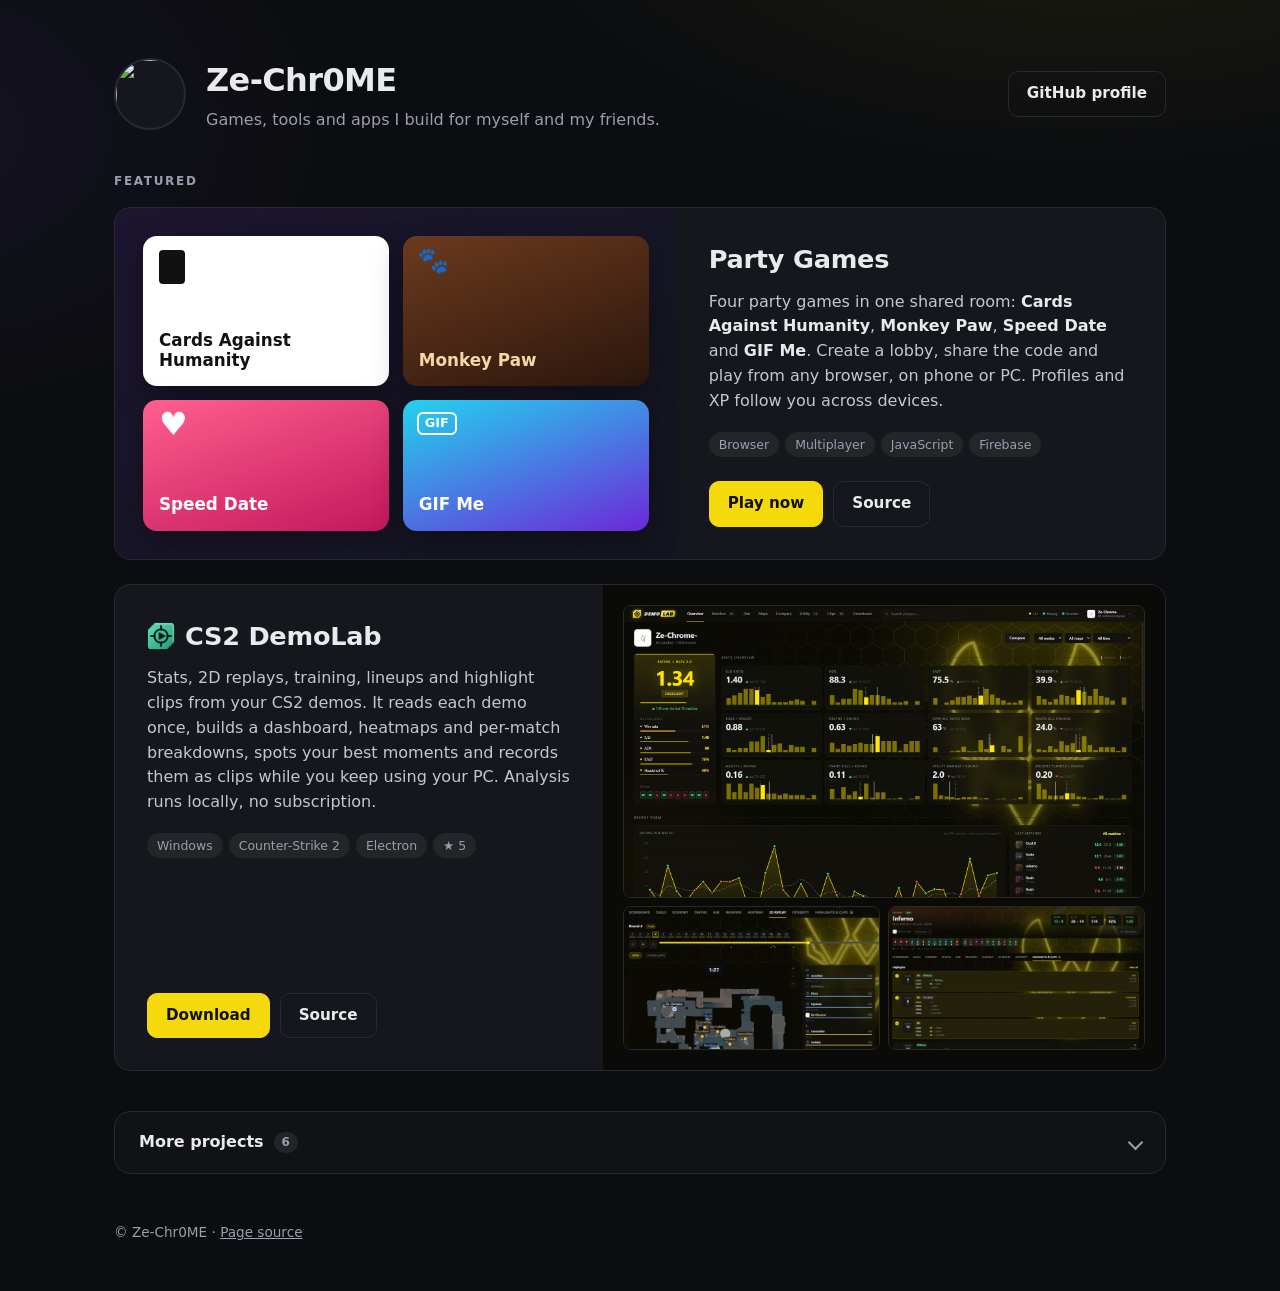
==== index.html @ 8c3bc659 "Add project showcase page Featured: Party Games, CS2 DemoLab. Other projects in a collapsible sectio" ====
<!doctype html>
<html lang="en">
<head>
<meta charset="utf-8">
<meta name="viewport" content="width=device-width, initial-scale=1">
<title>Ze-Chr0ME · Projects</title>
<meta name="description" content="Projects by Ze-Chr0ME: Party Games, CS2 DemoLab and more.">
<meta property="og:title" content="Ze-Chr0ME · Projects">
<meta property="og:description" content="Party Games, CS2 DemoLab and more.">
<meta property="og:image" content="https://ze-chr0me.github.io/showcase/assets/demolab-overview.jpg">
<link rel="icon" href="data:image/svg+xml,<svg xmlns='http://www.w3.org/2000/svg' viewBox='0 0 32 32'><rect width='32' height='32' rx='8' fill='%23111'/><text x='16' y='22' font-size='16' font-family='Arial' font-weight='bold' fill='%23f5d90a' text-anchor='middle'>Z</text></svg>">
<link rel="stylesheet" href="style.css">
</head>
<body>

<header class="hero">
  <a class="avatar" href="https://github.com/Ze-Chr0ME" aria-label="GitHub profile">
    <img src="https://github.com/Ze-Chr0ME.png?size=160" alt="" width="72" height="72">
  </a>
  <div>
    <h1>Ze-Chr0ME</h1>
    <p>Games, tools and apps I build for myself and my friends.</p>
  </div>
  <a class="btn ghost" href="https://github.com/Ze-Chr0ME">GitHub profile</a>
</header>

<main>
  <h2 class="label">Featured</h2>

  <!-- Party Games -->
  <article class="feature party">
    <div class="feature-art party-art" aria-hidden="true">
      <div class="tile t1"><span>Cards Against Humanity</span></div>
      <div class="tile t2"><span>Monkey Paw</span></div>
      <div class="tile t3"><span>Speed Date</span></div>
      <div class="tile t4"><span>GIF Me</span></div>
    </div>
    <div class="feature-body">
      <h3>Party Games</h3>
      <p>Four party games in one shared room: <b>Cards Against Humanity</b>, <b>Monkey Paw</b>,
         <b>Speed Date</b> and <b>GIF Me</b>. Create a lobby, share the code and play from any
         browser, on phone or PC. Profiles and XP follow you across devices.</p>
      <ul class="tags"><li>Browser</li><li>Multiplayer</li><li>JavaScript</li><li>Firebase</li></ul>
      <div class="actions">
        <a class="btn primary" href="https://ze-chr0me.github.io/party-games/">Play now</a>
        <a class="btn ghost" href="https://github.com/Ze-Chr0ME/party-games">Source</a>
      </div>
    </div>
  </article>

  <!-- Demo Lab -->
  <article class="feature demolab">
    <div class="feature-art shots">
      <img class="main" src="assets/demolab-overview.jpg" alt="DemoLab stats dashboard" loading="lazy">
      <img src="assets/demolab-replay.jpg" alt="DemoLab 2D replay" loading="lazy">
      <img src="assets/demolab-clips.jpg" alt="DemoLab highlight clips" loading="lazy">
    </div>
    <div class="feature-body">
      <h3><img class="icon" src="assets/demolab-icon.png" alt="" width="28" height="28"> CS2 DemoLab</h3>
      <p>Stats, 2D replays, training, lineups and highlight clips from your CS2 demos. It reads each
         demo once, builds a dashboard, heatmaps and per-match breakdowns, spots your best moments and
         records them as clips while you keep using your PC. Analysis runs locally, no subscription.</p>
      <ul class="tags"><li>Windows</li><li>Counter-Strike 2</li><li>Electron</li><li>★ 5</li></ul>
      <div class="actions">
        <a class="btn primary" href="https://github.com/Ze-Chr0ME/demo_lab/releases/latest">Download</a>
        <a class="btn ghost" href="https://github.com/Ze-Chr0ME/demo_lab">Source</a>
      </div>
    </div>
  </article>

  <details class="more">
    <summary><span>More projects</span><span class="count">6</span></summary>
    <div class="grid">
      <a class="card" href="https://github.com/Ze-Chr0ME/Filink">
        <h4>Filink</h4>
        <p>Fast file, folder and text transfer between an Android phone and a Windows PC on the same Wi-Fi.</p>
        <span class="lang"><i style="--c:#dea584"></i>Rust · Kotlin</span>
      </a>
      <a class="card" href="https://github.com/Ze-Chr0ME/EZDownload">
        <h4>EZDownload</h4>
        <p>Save a link, keep the video. Local video downloader for Windows and Android, with a browser extension.</p>
        <span class="lang"><i style="--c:#b07219"></i>Java</span>
      </a>
      <a class="card" href="https://github.com/Ze-Chr0ME/DroidCam">
        <h4>CameraBridge</h4>
        <p>Use your Android phone as a Windows webcam over Wi-Fi. Pair with a QR code, pick it in Discord or Zoom.</p>
        <span class="lang"><i style="--c:#dea584"></i>Rust · Android</span>
      </a>
      <a class="card" href="https://github.com/Ze-Chr0ME/cool-n-rbg">
        <h4>Cool'n RGB</h4>
        <p>Lightweight SignalRGB / iCUE replacement: RGB lighting and fan/pump control in ~6 MB of RAM.</p>
        <span class="lang"><i style="--c:#dea584"></i>Rust</span>
      </a>
      <a class="card" href="https://github.com/Ze-Chr0ME/everything_backport">
        <h4>Everything Backport</h4>
        <p>Every Minecraft update after 1.21.7, playable on 1.21.7. Fabric mod for client and server.</p>
        <span class="lang"><i style="--c:#b07219"></i>Java · Fabric</span>
      </a>
      <a class="card" href="https://ze-chr0me.github.io/phasmophobia-cheat-sheet/">
        <h4>Phasmophobia Cheat Sheet</h4>
        <p>Question-based ghost identification with weighted scoring, built for low and no-evidence runs.</p>
        <span class="lang"><i style="--c:#f1e05a"></i>JavaScript · Web</span>
      </a>
    </div>
    <a class="all" href="https://github.com/Ze-Chr0ME?tab=repositories">All repositories on GitHub →</a>
  </details>
</main>

<footer>© Ze-Chr0ME · <a href="https://github.com/Ze-Chr0ME/showcase">Page source</a></footer>

</body>
</html>
---- style.css ----
:root {
  --bg: #0c0d10;
  --panel: #15171c;
  --line: #262931;
  --text: #e9eaee;
  --muted: #9a9ead;
  --accent: #f5d90a;
  --radius: 16px;
  color-scheme: dark;
}

* { box-sizing: border-box; }

body {
  margin: 0;
  background:
    radial-gradient(1000px 500px at 85% -10%, rgba(245, 217, 10, .08), transparent 60%),
    radial-gradient(800px 500px at -10% 10%, rgba(120, 90, 255, .08), transparent 60%),
    var(--bg);
  color: var(--text);
  font: 16px/1.55 system-ui, -apple-system, "Segoe UI", Roboto, sans-serif;
  min-height: 100vh;
}

a { color: inherit; }

.hero, main, footer {
  max-width: 1100px;
  margin: 0 auto;
  padding: 0 24px;
}

/* Header */
.hero {
  display: flex;
  align-items: center;
  gap: 20px;
  padding-top: 56px;
  padding-bottom: 40px;
}
.hero > div { flex: 1; }
.hero h1 { margin: 0; font-size: 2rem; letter-spacing: -.02em; }
.hero p { margin: 2px 0 0; color: var(--muted); }
.avatar img {
  display: block;
  border-radius: 50%;
  border: 2px solid var(--line);
  background: var(--panel);
}

.label {
  margin: 0 0 16px;
  font-size: .75rem;
  font-weight: 600;
  letter-spacing: .14em;
  text-transform: uppercase;
  color: var(--muted);
}

/* Buttons */
.btn {
  display: inline-block;
  padding: 10px 18px;
  border-radius: 10px;
  font-weight: 600;
  font-size: .95rem;
  text-decoration: none;
  border: 1px solid var(--line);
  transition: transform .15s, background .15s, border-color .15s;
  white-space: nowrap;
}
.btn:hover { transform: translateY(-1px); }
.btn.primary { background: var(--accent); border-color: var(--accent); color: #111; }
.btn.primary:hover { background: #ffe534; }
.btn.ghost:hover { border-color: var(--muted); background: rgba(255, 255, 255, .04); }

/* Featured cards */
.feature {
  display: grid;
  grid-template-columns: 1.15fr 1fr;
  background: var(--panel);
  border: 1px solid var(--line);
  border-radius: var(--radius);
  overflow: hidden;
  margin-bottom: 24px;
}
.feature:nth-of-type(even) { grid-template-columns: 1fr 1.15fr; }
.feature:nth-of-type(even) .feature-art { order: 2; }

.feature-body { padding: 32px; display: flex; flex-direction: column; }
.feature-body h3 {
  display: flex;
  align-items: center;
  gap: 10px;
  margin: 0 0 10px;
  font-size: 1.6rem;
  letter-spacing: -.01em;
}
.feature-body h3 .icon { border-radius: 6px; }
.feature-body p { margin: 0 0 18px; color: #c4c7d0; }
.feature-body b { color: var(--text); font-weight: 600; }

.tags { display: flex; flex-wrap: wrap; gap: 6px; list-style: none; margin: 0 0 24px; padding: 0; }
.tags li {
  font-size: .78rem;
  padding: 3px 10px;
  border-radius: 99px;
  background: rgba(255, 255, 255, .06);
  color: var(--muted);
}
.actions { display: flex; gap: 10px; flex-wrap: wrap; margin-top: auto; }

/* Party Games art */
.party-art {
  display: grid;
  grid-template-columns: 1fr 1fr;
  gap: 14px;
  padding: 28px;
  background: linear-gradient(135deg, #1d1530, #13161f);
  min-height: 320px;
}
.tile {
  position: relative;
  display: flex;
  align-items: flex-end;
  padding: 16px;
  border-radius: 14px;
  font-weight: 800;
  font-size: 1.05rem;
  line-height: 1.15;
  box-shadow: 0 10px 30px rgba(0, 0, 0, .35);
  transition: transform .25s;
}
.party:hover .t1 { transform: rotate(-3deg) translateY(-4px); }
.party:hover .t2 { transform: rotate(2deg) translateY(-4px); }
.party:hover .t3 { transform: rotate(-2deg) translateY(-4px); }
.party:hover .t4 { transform: rotate(3deg) translateY(-4px); }
.t1 { background: #fff; color: #111; }
.t1::before { content: ""; position: absolute; top: 14px; left: 16px; width: 26px; height: 34px; border-radius: 4px; background: #111; }
.t2 { background: linear-gradient(160deg, #6b3a1e, #2b160c); color: #f3d9a8; }
.t2::before { content: "🐾"; position: absolute; top: 10px; left: 14px; font-size: 1.6rem; }
.t3 { background: linear-gradient(160deg, #ff5f8f, #c2185b); color: #fff; }
.t3::before { content: "♥"; position: absolute; top: 6px; left: 16px; font-size: 2rem; }
.t4 { background: linear-gradient(160deg, #22d3ee, #6d28d9); color: #fff; }
.t4::before { content: "GIF"; position: absolute; top: 12px; left: 14px; font-size: .8rem; padding: 2px 6px; border: 2px solid #fff; border-radius: 6px; }

/* Demo Lab screenshots */
.shots {
  display: grid;
  grid-template-columns: 1fr 1fr;
  grid-template-rows: auto auto;
  gap: 8px;
  padding: 20px;
  background: #0a0a08;
  align-content: center;
}
.shots img {
  width: 100%;
  display: block;
  border-radius: 8px;
  border: 1px solid #2a2a1c;
  aspect-ratio: 16 / 9;
  object-fit: cover;
  object-position: top left;
}
.shots .main { grid-column: 1 / -1; }

/* More projects */
.more {
  margin: 40px 0 24px;
  border: 1px solid var(--line);
  border-radius: var(--radius);
  background: rgba(21, 23, 28, .6);
}
.more summary {
  display: flex;
  align-items: center;
  gap: 10px;
  padding: 18px 24px;
  cursor: pointer;
  font-weight: 600;
  list-style: none;
  user-select: none;
}
.more summary::-webkit-details-marker { display: none; }
.more summary::after {
  content: "";
  margin-left: auto;
  width: 9px;
  height: 9px;
  border-right: 2px solid var(--muted);
  border-bottom: 2px solid var(--muted);
  transform: rotate(45deg);
  transition: transform .2s;
}
.more[open] summary::after { transform: rotate(225deg); }
.more summary:hover { color: var(--accent); }
.count {
  font-size: .75rem;
  padding: 1px 8px;
  border-radius: 99px;
  background: rgba(255, 255, 255, .08);
  color: var(--muted);
}

.grid {
  display: grid;
  grid-template-columns: repeat(auto-fill, minmax(280px, 1fr));
  gap: 14px;
  padding: 4px 24px 8px;
}
.card {
  display: flex;
  flex-direction: column;
  padding: 18px;
  border: 1px solid var(--line);
  border-radius: 12px;
  background: var(--panel);
  text-decoration: none;
  transition: border-color .15s, transform .15s;
}
.card:hover { border-color: var(--accent); transform: translateY(-2px); }
.card h4 { margin: 0 0 6px; font-size: 1.05rem; }
.card p { margin: 0 0 14px; font-size: .9rem; color: var(--muted); flex: 1; }
.lang { display: flex; align-items: center; gap: 6px; font-size: .8rem; color: var(--muted); }
.lang i { width: 10px; height: 10px; border-radius: 50%; background: var(--c); }

.all {
  display: inline-block;
  margin: 12px 24px 22px;
  font-size: .9rem;
  color: var(--muted);
  text-decoration: none;
}
.all:hover { color: var(--accent); }

footer {
  padding-top: 24px;
  padding-bottom: 48px;
  font-size: .85rem;
  color: var(--muted);
}

/* Mobile */
@media (max-width: 820px) {
  .feature, .feature:nth-of-type(even) { grid-template-columns: 1fr; }
  .feature:nth-of-type(even) .feature-art { order: 0; }
  .feature-body { padding: 24px; }
  .party-art { min-height: 240px; padding: 20px; }
  .hero { flex-wrap: wrap; padding-top: 36px; }
  .hero .btn { order: 3; }
  .grid { padding: 4px 16px 8px; }
}

@media (prefers-reduced-motion: reduce) {
  * { transition: none !important; }
}
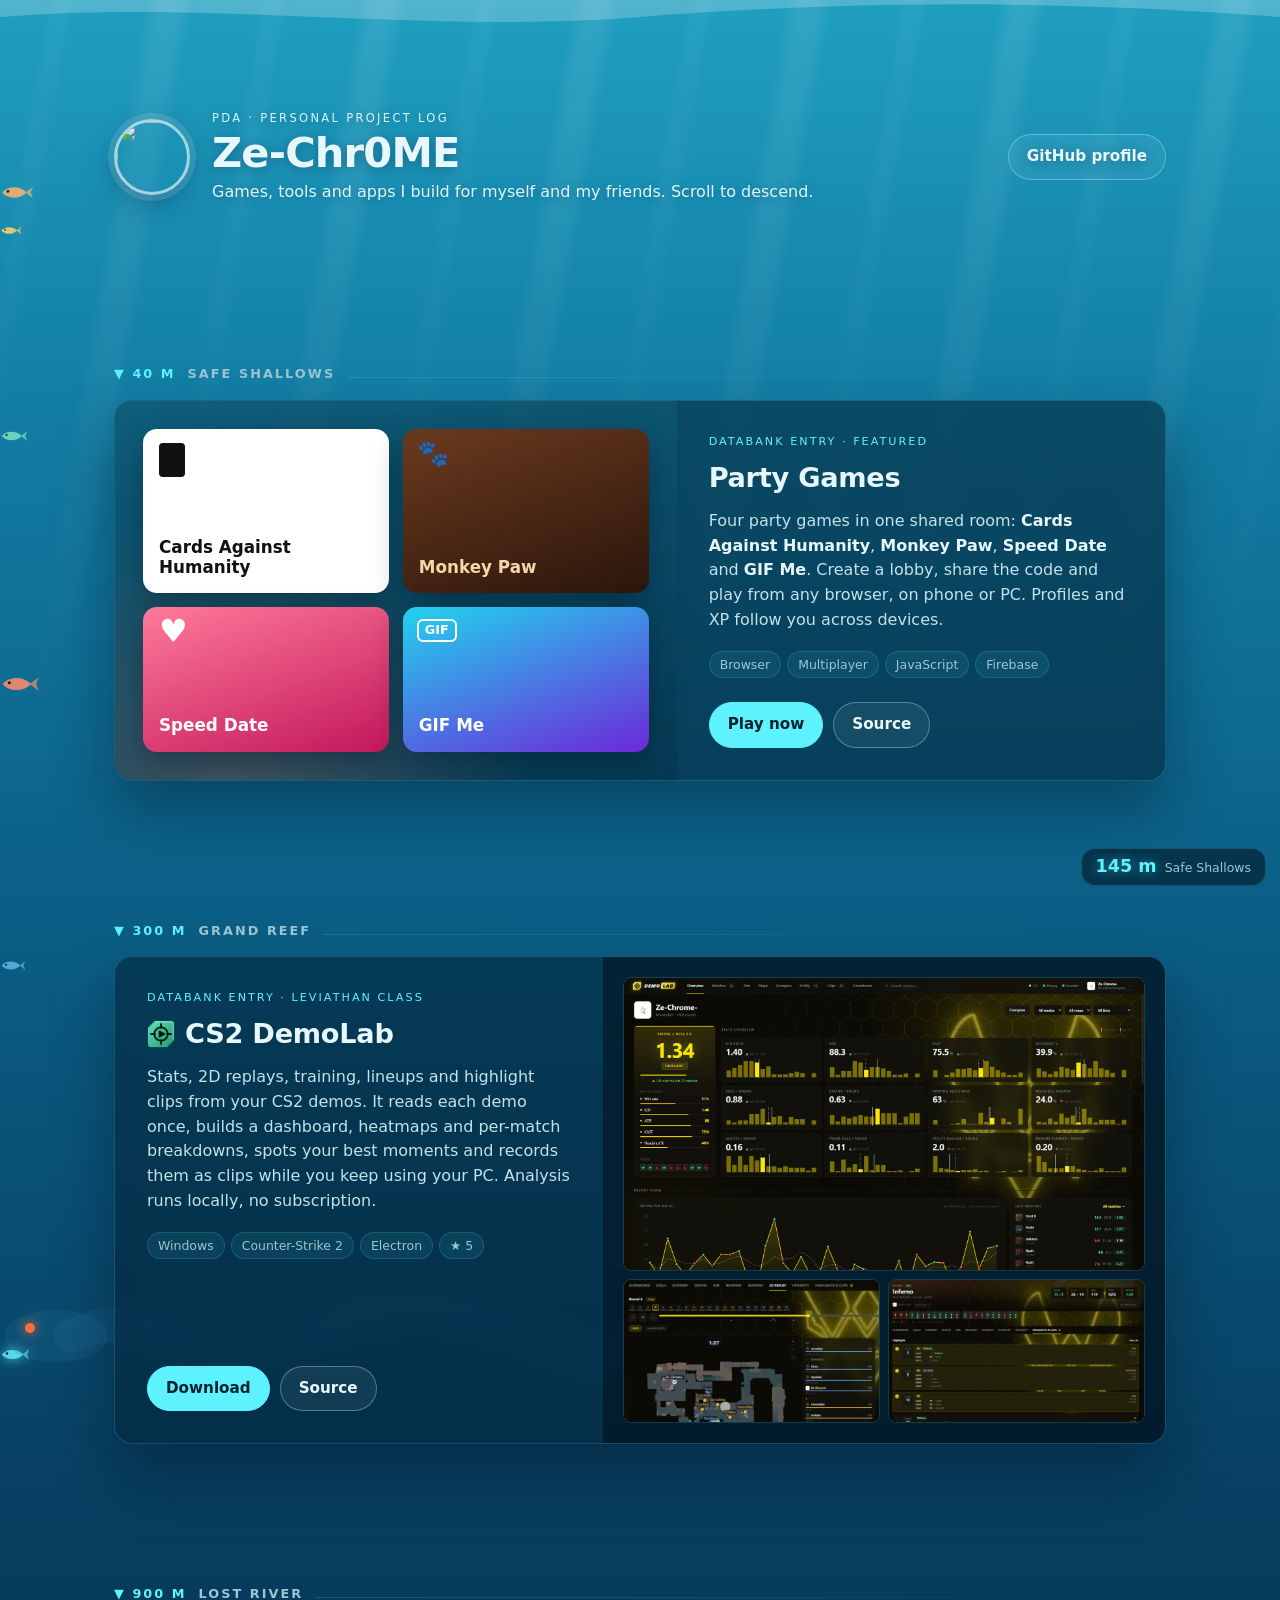
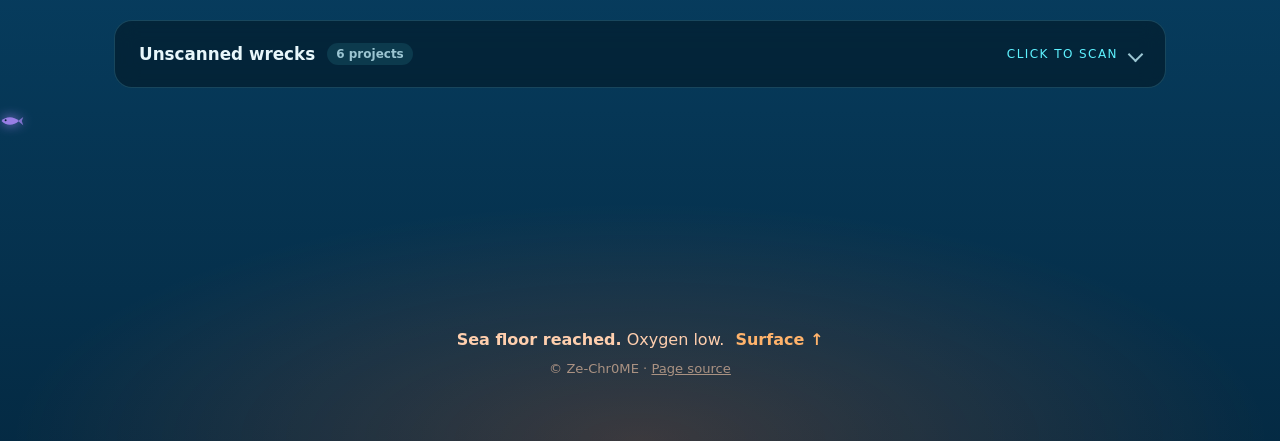
==== commit 4867c459: "Ocean theme: dive through projects by depth Water gradient from surface to sea floor, live depth gau" ====
--- a/index.html
+++ b/index.html
@@ -4,109 +4,201 @@
 <meta charset="utf-8">
 <meta name="viewport" content="width=device-width, initial-scale=1">
 <title>Ze-Chr0ME · Projects</title>
-<meta name="description" content="Projects by Ze-Chr0ME: Party Games, CS2 DemoLab and more.">
+<meta name="description" content="Dive through projects by Ze-Chr0ME: Party Games, CS2 DemoLab and more.">
 <meta property="og:title" content="Ze-Chr0ME · Projects">
-<meta property="og:description" content="Party Games, CS2 DemoLab and more.">
+<meta property="og:description" content="Party Games, CS2 DemoLab and more. Scroll to descend.">
 <meta property="og:image" content="https://ze-chr0me.github.io/showcase/assets/demolab-overview.jpg">
-<link rel="icon" href="data:image/svg+xml,<svg xmlns='http://www.w3.org/2000/svg' viewBox='0 0 32 32'><rect width='32' height='32' rx='8' fill='%23111'/><text x='16' y='22' font-size='16' font-family='Arial' font-weight='bold' fill='%23f5d90a' text-anchor='middle'>Z</text></svg>">
+<meta name="theme-color" content="#1f9fc0">
+<link rel="icon" href="data:image/svg+xml,<svg xmlns='http://www.w3.org/2000/svg' viewBox='0 0 64 32'><path d='M4 16C14 4 36 2 50 16 36 30 14 28 4 16Z' fill='%23ffb36b'/><path d='M48 16 62 5 58 16 62 27Z' fill='%23ff8a4c'/><circle cx='15' cy='14' r='3' fill='%23062a3d'/></svg>">
 <link rel="stylesheet" href="style.css">
 </head>
 <body>
 
-<header class="hero">
+<!-- Decoration: surface, light rays, fish, bubbles. All original shapes. -->
+<svg width="0" height="0" style="position:absolute" aria-hidden="true">
+  <symbol id="fish" viewBox="0 0 64 32">
+    <path d="M4 16C14 4 36 2 50 16 36 30 14 28 4 16Z"/>
+    <path d="M48 16 62 5 58 16 62 27Z" opacity=".8"/>
+    <circle cx="15" cy="14" r="2.6" fill="#03202f"/>
+  </symbol>
+</svg>
+
+<div class="surface" aria-hidden="true">
+  <svg class="wave" viewBox="0 0 1200 40" preserveAspectRatio="none"><path d="M0 20C100 0 200 40 300 20S500 0 600 20 800 40 900 20 1100 0 1200 20V0H0Z"/></svg>
+  <div class="rays"></div>
+</div>
+
+<div class="school" aria-hidden="true">
+  <svg class="fish" style="--y:9%;--t:26s;--d:-4s;--s:34px;color:#ffb36b"><use href="#fish"/></svg>
+  <svg class="fish" style="--y:11%;--t:29s;--d:-9s;--s:22px;color:#ffd36b"><use href="#fish"/></svg>
+  <svg class="fish l" style="--y:21%;--t:34s;--d:-12s;--s:28px;color:#7ee0c3"><use href="#fish"/></svg>
+  <svg class="fish" style="--y:33%;--t:40s;--d:-20s;--s:40px;color:#ff8f6b"><use href="#fish"/></svg>
+  <svg class="fish l" style="--y:47%;--t:38s;--d:-6s;--s:26px;color:#59b8e6"><use href="#fish"/></svg>
+  <svg class="fish glow" style="--y:66%;--t:46s;--d:-18s;--s:30px;color:#5ef2ff"><use href="#fish"/></svg>
+  <svg class="fish glow l" style="--y:84%;--t:52s;--d:-30s;--s:24px;color:#b28bff"><use href="#fish"/></svg>
+  <svg class="leviathan" viewBox="0 0 640 140" style="--y:62%">
+    <path class="body" d="M70 70C150 30 210 110 300 70S450 30 530 70 600 100 636 74"/>
+    <path class="fin" d="M150 52 180 18 196 58M330 60 360 26 376 66"/>
+    <ellipse class="head" cx="56" cy="70" rx="52" ry="26"/>
+    <circle class="eye" cx="30" cy="62" r="5"/>
+  </svg>
+</div>
+
+<div class="bubbles" aria-hidden="true"></div>
+
+<aside class="depth" aria-hidden="true">
+  <small>Depth</small>
+  <b>0 m</b>
+  <span>Surface</span>
+</aside>
+
+<header class="hero" data-depth="0" data-zone="Surface">
   <a class="avatar" href="https://github.com/Ze-Chr0ME" aria-label="GitHub profile">
-    <img src="https://github.com/Ze-Chr0ME.png?size=160" alt="" width="72" height="72">
+    <img src="https://github.com/Ze-Chr0ME.png?size=160" alt="" width="76" height="76">
   </a>
   <div>
+    <p class="kicker">PDA · Personal project log</p>
     <h1>Ze-Chr0ME</h1>
-    <p>Games, tools and apps I build for myself and my friends.</p>
+    <p>Games, tools and apps I build for myself and my friends. Scroll to descend.</p>
   </div>
   <a class="btn ghost" href="https://github.com/Ze-Chr0ME">GitHub profile</a>
 </header>
 
 <main>
-  <h2 class="label">Featured</h2>
-
   <!-- Party Games -->
-  <article class="feature party">
-    <div class="feature-art party-art" aria-hidden="true">
-      <div class="tile t1"><span>Cards Against Humanity</span></div>
-      <div class="tile t2"><span>Monkey Paw</span></div>
-      <div class="tile t3"><span>Speed Date</span></div>
-      <div class="tile t4"><span>GIF Me</span></div>
-    </div>
-    <div class="feature-body">
-      <h3>Party Games</h3>
-      <p>Four party games in one shared room: <b>Cards Against Humanity</b>, <b>Monkey Paw</b>,
-         <b>Speed Date</b> and <b>GIF Me</b>. Create a lobby, share the code and play from any
-         browser, on phone or PC. Profiles and XP follow you across devices.</p>
-      <ul class="tags"><li>Browser</li><li>Multiplayer</li><li>JavaScript</li><li>Firebase</li></ul>
-      <div class="actions">
-        <a class="btn primary" href="https://ze-chr0me.github.io/party-games/">Play now</a>
-        <a class="btn ghost" href="https://github.com/Ze-Chr0ME/party-games">Source</a>
-      </div>
-    </div>
-  </article>
+  <section data-depth="40" data-zone="Safe Shallows">
+    <h2 class="zone"><span>▼ 40 m</span> Safe Shallows</h2>
+    <article class="feature party">
+      <div class="feature-art party-art" aria-hidden="true">
+        <div class="tile t1"><span>Cards Against Humanity</span></div>
+        <div class="tile t2"><span>Monkey Paw</span></div>
+        <div class="tile t3"><span>Speed Date</span></div>
+        <div class="tile t4"><span>GIF Me</span></div>
+      </div>
+      <div class="feature-body">
+        <p class="entry">Databank entry · Featured</p>
+        <h3>Party Games</h3>
+        <p>Four party games in one shared room: <b>Cards Against Humanity</b>, <b>Monkey Paw</b>,
+           <b>Speed Date</b> and <b>GIF Me</b>. Create a lobby, share the code and play from any
+           browser, on phone or PC. Profiles and XP follow you across devices.</p>
+        <ul class="tags"><li>Browser</li><li>Multiplayer</li><li>JavaScript</li><li>Firebase</li></ul>
+        <div class="actions">
+          <a class="btn primary" href="https://ze-chr0me.github.io/party-games/">Play now</a>
+          <a class="btn ghost" href="https://github.com/Ze-Chr0ME/party-games">Source</a>
+        </div>
+      </div>
+    </article>
+  </section>
 
   <!-- Demo Lab -->
-  <article class="feature demolab">
-    <div class="feature-art shots">
-      <img class="main" src="assets/demolab-overview.jpg" alt="DemoLab stats dashboard" loading="lazy">
-      <img src="assets/demolab-replay.jpg" alt="DemoLab 2D replay" loading="lazy">
-      <img src="assets/demolab-clips.jpg" alt="DemoLab highlight clips" loading="lazy">
-    </div>
-    <div class="feature-body">
-      <h3><img class="icon" src="assets/demolab-icon.png" alt="" width="28" height="28"> CS2 DemoLab</h3>
-      <p>Stats, 2D replays, training, lineups and highlight clips from your CS2 demos. It reads each
-         demo once, builds a dashboard, heatmaps and per-match breakdowns, spots your best moments and
-         records them as clips while you keep using your PC. Analysis runs locally, no subscription.</p>
-      <ul class="tags"><li>Windows</li><li>Counter-Strike 2</li><li>Electron</li><li>★ 5</li></ul>
-      <div class="actions">
-        <a class="btn primary" href="https://github.com/Ze-Chr0ME/demo_lab/releases/latest">Download</a>
-        <a class="btn ghost" href="https://github.com/Ze-Chr0ME/demo_lab">Source</a>
-      </div>
-    </div>
-  </article>
-
-  <details class="more">
-    <summary><span>More projects</span><span class="count">6</span></summary>
-    <div class="grid">
-      <a class="card" href="https://github.com/Ze-Chr0ME/Filink">
-        <h4>Filink</h4>
-        <p>Fast file, folder and text transfer between an Android phone and a Windows PC on the same Wi-Fi.</p>
-        <span class="lang"><i style="--c:#dea584"></i>Rust · Kotlin</span>
-      </a>
-      <a class="card" href="https://github.com/Ze-Chr0ME/EZDownload">
-        <h4>EZDownload</h4>
-        <p>Save a link, keep the video. Local video downloader for Windows and Android, with a browser extension.</p>
-        <span class="lang"><i style="--c:#b07219"></i>Java</span>
-      </a>
-      <a class="card" href="https://github.com/Ze-Chr0ME/DroidCam">
-        <h4>CameraBridge</h4>
-        <p>Use your Android phone as a Windows webcam over Wi-Fi. Pair with a QR code, pick it in Discord or Zoom.</p>
-        <span class="lang"><i style="--c:#dea584"></i>Rust · Android</span>
-      </a>
-      <a class="card" href="https://github.com/Ze-Chr0ME/cool-n-rbg">
-        <h4>Cool'n RGB</h4>
-        <p>Lightweight SignalRGB / iCUE replacement: RGB lighting and fan/pump control in ~6 MB of RAM.</p>
-        <span class="lang"><i style="--c:#dea584"></i>Rust</span>
-      </a>
-      <a class="card" href="https://github.com/Ze-Chr0ME/everything_backport">
-        <h4>Everything Backport</h4>
-        <p>Every Minecraft update after 1.21.7, playable on 1.21.7. Fabric mod for client and server.</p>
-        <span class="lang"><i style="--c:#b07219"></i>Java · Fabric</span>
-      </a>
-      <a class="card" href="https://ze-chr0me.github.io/phasmophobia-cheat-sheet/">
-        <h4>Phasmophobia Cheat Sheet</h4>
-        <p>Question-based ghost identification with weighted scoring, built for low and no-evidence runs.</p>
-        <span class="lang"><i style="--c:#f1e05a"></i>JavaScript · Web</span>
-      </a>
-    </div>
-    <a class="all" href="https://github.com/Ze-Chr0ME?tab=repositories">All repositories on GitHub →</a>
-  </details>
+  <section data-depth="300" data-zone="Grand Reef">
+    <h2 class="zone"><span>▼ 300 m</span> Grand Reef</h2>
+    <article class="feature demolab">
+      <div class="feature-art shots">
+        <img class="main" src="assets/demolab-overview.jpg" alt="DemoLab stats dashboard" loading="lazy">
+        <img src="assets/demolab-replay.jpg" alt="DemoLab 2D replay" loading="lazy">
+        <img src="assets/demolab-clips.jpg" alt="DemoLab highlight clips" loading="lazy">
+      </div>
+      <div class="feature-body">
+        <p class="entry">Databank entry · Leviathan class</p>
+        <h3><img class="icon" src="assets/demolab-icon.png" alt="" width="28" height="28"> CS2 DemoLab</h3>
+        <p>Stats, 2D replays, training, lineups and highlight clips from your CS2 demos. It reads each
+           demo once, builds a dashboard, heatmaps and per-match breakdowns, spots your best moments and
+           records them as clips while you keep using your PC. Analysis runs locally, no subscription.</p>
+        <ul class="tags"><li>Windows</li><li>Counter-Strike 2</li><li>Electron</li><li>★ 5</li></ul>
+        <div class="actions">
+          <a class="btn primary" href="https://github.com/Ze-Chr0ME/demo_lab/releases/latest">Download</a>
+          <a class="btn ghost" href="https://github.com/Ze-Chr0ME/demo_lab">Source</a>
+        </div>
+      </div>
+    </article>
+  </section>
+
+  <!-- Other projects -->
+  <section data-depth="900" data-zone="Lost River">
+    <h2 class="zone"><span>▼ 900 m</span> Lost River</h2>
+    <details class="more">
+      <summary><span>Unscanned wrecks</span><span class="count">6 projects</span><span class="hint">Click to scan</span></summary>
+      <div class="grid">
+        <a class="card" href="https://github.com/Ze-Chr0ME/Filink">
+          <h4>Filink</h4>
+          <p>Fast file, folder and text transfer between an Android phone and a Windows PC on the same Wi-Fi.</p>
+          <span class="lang"><i style="--c:#dea584"></i>Rust · Kotlin</span>
+        </a>
+        <a class="card" href="https://github.com/Ze-Chr0ME/EZDownload">
+          <h4>EZDownload</h4>
+          <p>Save a link, keep the video. Local video downloader for Windows and Android, with a browser extension.</p>
+          <span class="lang"><i style="--c:#b07219"></i>Java</span>
+        </a>
+        <a class="card" href="https://github.com/Ze-Chr0ME/DroidCam">
+          <h4>CameraBridge</h4>
+          <p>Use your Android phone as a Windows webcam over Wi-Fi. Pair with a QR code, pick it in Discord or Zoom.</p>
+          <span class="lang"><i style="--c:#dea584"></i>Rust · Android</span>
+        </a>
+        <a class="card" href="https://github.com/Ze-Chr0ME/cool-n-rbg">
+          <h4>Cool'n RGB</h4>
+          <p>Lightweight SignalRGB / iCUE replacement: RGB lighting and fan/pump control in ~6 MB of RAM.</p>
+          <span class="lang"><i style="--c:#dea584"></i>Rust</span>
+        </a>
+        <a class="card" href="https://github.com/Ze-Chr0ME/everything_backport">
+          <h4>Everything Backport</h4>
+          <p>Every Minecraft update after 1.21.7, playable on 1.21.7. Fabric mod for client and server.</p>
+          <span class="lang"><i style="--c:#b07219"></i>Java · Fabric</span>
+        </a>
+        <a class="card" href="https://ze-chr0me.github.io/phasmophobia-cheat-sheet/">
+          <h4>Phasmophobia Cheat Sheet</h4>
+          <p>Question-based ghost identification with weighted scoring, built for low and no-evidence runs.</p>
+          <span class="lang"><i style="--c:#f1e05a"></i>JavaScript · Web</span>
+        </a>
+      </div>
+      <a class="all" href="https://github.com/Ze-Chr0ME?tab=repositories">All repositories on GitHub →</a>
+    </details>
+  </section>
 </main>
 
-<footer>© Ze-Chr0ME · <a href="https://github.com/Ze-Chr0ME/showcase">Page source</a></footer>
-
+<footer data-depth="1400" data-zone="Lava Zone">
+  <p><b>Sea floor reached.</b> Oxygen low. <a href="#" class="up">Surface ↑</a></p>
+  <p class="fine">© Ze-Chr0ME · <a href="https://github.com/Ze-Chr0ME/showcase">Page source</a></p>
+</footer>
+
+<script>
+// Bubbles
+const bubbles = document.querySelector('.bubbles');
+for (let i = 0; i < 22; i++) {
+  const b = document.createElement('span');
+  const s = 4 + Math.random() * 14;
+  b.style.cssText = `--x:${Math.random() * 100}%;--s:${s}px;--t:${8 + Math.random() * 12}s;--d:${-Math.random() * 20}s`;
+  bubbles.append(b);
+}
+
+// Depth gauge: interpolates between the data-depth of each zone, measured at the middle of the screen.
+const gauge = document.querySelector('.depth');
+const zones = [...document.querySelectorAll('[data-depth]')];
+function updateDepth() {
+  const y = scrollY + innerHeight / 2;
+  const pts = zones.map(z => ({ y: z.getBoundingClientRect().top + scrollY, d: +z.dataset.depth, n: z.dataset.zone }));
+  let depth = 0, name = pts[0].n;
+  if (scrollY + innerHeight >= document.documentElement.scrollHeight - 4) {
+    depth = pts.at(-1).d; name = pts.at(-1).n;
+  } else {
+    for (let i = 0; i < pts.length; i++) {
+      if (y < pts[i].y) {
+        const a = pts[i - 1] || { y: 0, d: 0 }, b = pts[i];
+        depth = a.d + (b.d - a.d) * Math.max(0, (y - a.y) / (b.y - a.y));
+        break;
+      }
+      depth = pts[i].d; name = pts[i].n;
+    }
+  }
+  gauge.querySelector('b').textContent = Math.round(depth) + ' m';
+  gauge.querySelector('span').textContent = name;
+  gauge.classList.toggle('deep', depth > 500);
+}
+addEventListener('scroll', updateDepth, { passive: true });
+addEventListener('resize', updateDepth);
+updateDepth();
+
+document.querySelector('.up').addEventListener('click', e => { e.preventDefault(); scrollTo({ top: 0, behavior: 'smooth' }); });
+</script>
 </body>
 </html>
--- a/style.css
+++ b/style.css
@@ -1,103 +1,246 @@
 :root {
-  --bg: #0c0d10;
-  --panel: #15171c;
-  --line: #262931;
-  --text: #e9eaee;
-  --muted: #9a9ead;
-  --accent: #f5d90a;
-  --radius: 16px;
+  --text: #e8f7fb;
+  --muted: #9cc6d3;
+  --line: rgba(120, 225, 255, .18);
+  --glass: rgba(3, 32, 50, .55);
+  --glow: #5ef2ff;
+  --coral: #ff8f6b;
+  --radius: 18px;
   color-scheme: dark;
 }
 
 * { box-sizing: border-box; }
+
+html { background: #01060c; }
 
 body {
   margin: 0;
-  background:
-    radial-gradient(1000px 500px at 85% -10%, rgba(245, 217, 10, .08), transparent 60%),
-    radial-gradient(800px 500px at -10% 10%, rgba(120, 90, 255, .08), transparent 60%),
-    var(--bg);
+  position: relative;
+  overflow-x: hidden;
+  min-height: 100vh;
   color: var(--text);
   font: 16px/1.55 system-ui, -apple-system, "Segoe UI", Roboto, sans-serif;
-  min-height: 100vh;
+  /* The page is the water column: bright surface to black abyss, warm glow at the floor. */
+  background:
+    radial-gradient(900px 340px at 50% 100%, rgba(255, 110, 40, .22), transparent 70%),
+    linear-gradient(180deg,
+      #1f9fc0 0,
+      #137fa6 380px,
+      #0b5f86 900px,
+      #073f62 1500px,
+      #042840 2100px,
+      #021626 2700px,
+      #01080f 100%);
 }
 
 a { color: inherit; }
 
+/* ---------- Surface ---------- */
+.surface { position: absolute; inset: 0 0 auto; height: 900px; pointer-events: none; overflow: hidden; }
+.wave {
+  position: absolute; top: 0; left: 0;
+  width: 200%; height: 34px;
+  fill: rgba(255, 255, 255, .22);
+  animation: wave 9s linear infinite;
+}
+.rays {
+  position: absolute; inset: -100px -20% 0;
+  background: repeating-linear-gradient(100deg,
+    rgba(255, 255, 255, .09) 0 34px, transparent 34px 110px,
+    rgba(255, 255, 255, .05) 110px 130px, transparent 130px 210px);
+  filter: blur(6px);
+  -webkit-mask-image: linear-gradient(#000, transparent 85%);
+  mask-image: linear-gradient(#000, transparent 85%);
+  animation: sway 14s ease-in-out infinite alternate;
+}
+@keyframes wave { to { transform: translateX(-50%); } }
+@keyframes sway { from { transform: skewX(-4deg) translateX(-2%); } to { transform: skewX(4deg) translateX(2%); } }
+
+/* ---------- Fish & leviathan ---------- */
+.school { position: absolute; inset: 0; pointer-events: none; overflow: hidden; }
+.fish {
+  position: absolute;
+  top: var(--y); left: 0;
+  width: var(--s); height: calc(var(--s) / 2);
+  fill: currentColor;
+  opacity: .85;
+  animation: swim var(--t) linear var(--d) infinite;
+}
+.fish.l { animation-name: swim-left; }
+.fish.glow { filter: drop-shadow(0 0 6px currentColor); }
+@keyframes swim {
+  0%   { transform: translate(-80px, 0) scaleX(-1); }
+  25%  { transform: translate(25vw, -10px) scaleX(-1); }
+  50%  { transform: translate(50vw, 6px) scaleX(-1); }
+  75%  { transform: translate(75vw, -8px) scaleX(-1); }
+  100% { transform: translate(calc(100vw + 80px), 0) scaleX(-1); }
+}
+@keyframes swim-left {
+  0%   { transform: translate(calc(100vw + 80px), 0); }
+  50%  { transform: translate(50vw, 10px); }
+  100% { transform: translate(-80px, 0); }
+}
+
+.leviathan {
+  position: absolute;
+  top: var(--y); left: 0;
+  width: 640px; height: 140px;
+  animation: lurk 70s linear -20s infinite;
+}
+.leviathan .body { fill: none; stroke: rgba(40, 120, 160, .16); stroke-width: 34; stroke-linecap: round; }
+.leviathan .fin  { fill: none; stroke: rgba(40, 120, 160, .12); stroke-width: 10; stroke-linecap: round; stroke-linejoin: round; }
+.leviathan .head { fill: rgba(40, 120, 160, .18); }
+.leviathan .eye  { fill: #ff6a3d; filter: drop-shadow(0 0 6px #ff6a3d); animation: blink 7s infinite; }
+@keyframes lurk {
+  from { transform: translateX(calc(100vw + 40px)); }
+  to   { transform: translateX(-700px); }
+}
+@keyframes blink { 0%, 92%, 100% { opacity: 1; } 95% { opacity: 0; } }
+
+/* ---------- Bubbles ---------- */
+.bubbles { position: fixed; inset: 0; pointer-events: none; overflow: hidden; z-index: 0; }
+.bubbles span {
+  position: absolute;
+  bottom: -30px; left: var(--x);
+  width: var(--s); height: var(--s);
+  border-radius: 50%;
+  border: 1px solid rgba(220, 250, 255, .45);
+  background: radial-gradient(circle at 30% 30%, rgba(255, 255, 255, .5), rgba(255, 255, 255, .04) 60%);
+  animation: rise var(--t) linear var(--d) infinite;
+}
+@keyframes rise {
+  0%   { transform: translate(0, 0); opacity: 0; }
+  10%  { opacity: .9; }
+  50%  { transform: translate(14px, -55vh); }
+  100% { transform: translate(-8px, -115vh); opacity: 0; }
+}
+
+/* ---------- Depth gauge ---------- */
+.depth {
+  position: fixed;
+  right: 22px; top: 50%;
+  z-index: 5;
+  transform: translateY(-50%);
+  display: flex; flex-direction: column; align-items: flex-end;
+  padding: 14px 16px 14px 20px;
+  border: 1px solid var(--line);
+  border-radius: 14px;
+  background: rgba(2, 24, 38, .6);
+  backdrop-filter: blur(8px);
+  font-variant-numeric: tabular-nums;
+  min-width: 128px;
+}
+.depth::before {
+  content: "";
+  position: absolute; left: 8px; top: 12px; bottom: 12px;
+  width: 4px;
+  background: repeating-linear-gradient(var(--glow) 0 2px, transparent 2px 10px);
+  opacity: .5;
+}
+.depth small { font-size: .65rem; letter-spacing: .2em; text-transform: uppercase; color: var(--muted); }
+.depth b { font-size: 1.7rem; line-height: 1.1; color: var(--glow); text-shadow: 0 0 12px rgba(94, 242, 255, .5); }
+.depth span { font-size: .78rem; color: var(--muted); }
+.depth.deep b { color: #ffb36b; text-shadow: 0 0 12px rgba(255, 140, 60, .5); }
+
+/* ---------- Layout ---------- */
 .hero, main, footer {
+  position: relative;
+  z-index: 1;
   max-width: 1100px;
   margin: 0 auto;
   padding: 0 24px;
 }
-
-/* Header */
+main section { padding-top: 140px; }
+
 .hero {
   display: flex;
   align-items: center;
-  gap: 20px;
-  padding-top: 56px;
-  padding-bottom: 40px;
+  gap: 22px;
+  padding-top: 110px;
+  padding-bottom: 20px;
+  text-shadow: 0 2px 12px rgba(0, 40, 70, .35);
 }
 .hero > div { flex: 1; }
-.hero h1 { margin: 0; font-size: 2rem; letter-spacing: -.02em; }
-.hero p { margin: 2px 0 0; color: var(--muted); }
+.kicker {
+  margin: 0 0 2px !important;
+  font-size: .72rem;
+  letter-spacing: .2em;
+  text-transform: uppercase;
+  color: #d4f6ff !important;
+}
+.hero h1 { margin: 0; font-size: 2.6rem; letter-spacing: -.02em; line-height: 1.1; }
+.hero p { margin: 4px 0 0; color: #dff6fc; }
 .avatar img {
   display: block;
   border-radius: 50%;
-  border: 2px solid var(--line);
-  background: var(--panel);
-}
-
-.label {
+  border: 3px solid rgba(255, 255, 255, .6);
+  box-shadow: 0 0 0 6px rgba(255, 255, 255, .12), 0 10px 30px rgba(0, 40, 70, .35);
+}
+
+.zone {
+  display: flex;
+  align-items: baseline;
+  gap: 12px;
   margin: 0 0 16px;
-  font-size: .75rem;
+  font-size: .8rem;
   font-weight: 600;
-  letter-spacing: .14em;
+  letter-spacing: .16em;
   text-transform: uppercase;
   color: var(--muted);
 }
-
-/* Buttons */
+.zone span { font-variant-numeric: tabular-nums; color: var(--glow); }
+.zone::after { content: ""; flex: 1; height: 1px; background: linear-gradient(90deg, var(--line), transparent); }
+
+/* ---------- Buttons ---------- */
 .btn {
   display: inline-block;
   padding: 10px 18px;
-  border-radius: 10px;
+  border-radius: 999px;
   font-weight: 600;
   font-size: .95rem;
   text-decoration: none;
-  border: 1px solid var(--line);
-  transition: transform .15s, background .15s, border-color .15s;
+  border: 1px solid rgba(200, 245, 255, .35);
+  transition: transform .15s, background .15s, box-shadow .15s;
   white-space: nowrap;
 }
 .btn:hover { transform: translateY(-1px); }
-.btn.primary { background: var(--accent); border-color: var(--accent); color: #111; }
-.btn.primary:hover { background: #ffe534; }
-.btn.ghost:hover { border-color: var(--muted); background: rgba(255, 255, 255, .04); }
-
-/* Featured cards */
+.btn.primary { background: var(--glow); border-color: var(--glow); color: #02222f; }
+.btn.primary:hover { box-shadow: 0 0 22px rgba(94, 242, 255, .55); }
+.btn.ghost { background: rgba(255, 255, 255, .06); }
+.btn.ghost:hover { background: rgba(255, 255, 255, .14); }
+
+/* ---------- Featured ---------- */
 .feature {
   display: grid;
   grid-template-columns: 1.15fr 1fr;
-  background: var(--panel);
+  background: var(--glass);
   border: 1px solid var(--line);
   border-radius: var(--radius);
   overflow: hidden;
-  margin-bottom: 24px;
-}
-.feature:nth-of-type(even) { grid-template-columns: 1fr 1.15fr; }
-.feature:nth-of-type(even) .feature-art { order: 2; }
+  backdrop-filter: blur(10px);
+  box-shadow: 0 30px 60px rgba(0, 10, 20, .35);
+  transition: box-shadow .3s, border-color .3s;
+}
+.feature:hover { border-color: rgba(94, 242, 255, .4); box-shadow: 0 30px 60px rgba(0, 10, 20, .35), 0 0 40px rgba(94, 242, 255, .1); }
+.demolab { grid-template-columns: 1fr 1.15fr; }
+.demolab .feature-art { order: 2; }
 
 .feature-body { padding: 32px; display: flex; flex-direction: column; }
+.entry {
+  margin: 0 0 6px !important;
+  font-size: .7rem !important;
+  letter-spacing: .18em;
+  text-transform: uppercase;
+  color: var(--glow) !important;
+}
 .feature-body h3 {
-  display: flex;
-  align-items: center;
-  gap: 10px;
+  display: flex; align-items: center; gap: 10px;
   margin: 0 0 10px;
-  font-size: 1.6rem;
+  font-size: 1.7rem;
   letter-spacing: -.01em;
 }
 .feature-body h3 .icon { border-radius: 6px; }
-.feature-body p { margin: 0 0 18px; color: #c4c7d0; }
+.feature-body p { margin: 0 0 18px; color: #c3e2ea; }
 .feature-body b { color: var(--text); font-weight: 600; }
 
 .tags { display: flex; flex-wrap: wrap; gap: 6px; list-style: none; margin: 0 0 24px; padding: 0; }
@@ -105,7 +248,8 @@
   font-size: .78rem;
   padding: 3px 10px;
   border-radius: 99px;
-  background: rgba(255, 255, 255, .06);
+  background: rgba(94, 242, 255, .08);
+  border: 1px solid rgba(94, 242, 255, .15);
   color: var(--muted);
 }
 .actions { display: flex; gap: 10px; flex-wrap: wrap; margin-top: auto; }
@@ -116,8 +260,10 @@
   grid-template-columns: 1fr 1fr;
   gap: 14px;
   padding: 28px;
-  background: linear-gradient(135deg, #1d1530, #13161f);
   min-height: 320px;
+  background:
+    radial-gradient(circle at 20% 110%, rgba(255, 143, 107, .25), transparent 50%),
+    linear-gradient(160deg, rgba(31, 159, 192, .25), rgba(3, 32, 50, .2));
 }
 .tile {
   position: relative;
@@ -128,18 +274,18 @@
   font-weight: 800;
   font-size: 1.05rem;
   line-height: 1.15;
-  box-shadow: 0 10px 30px rgba(0, 0, 0, .35);
-  transition: transform .25s;
-}
-.party:hover .t1 { transform: rotate(-3deg) translateY(-4px); }
-.party:hover .t2 { transform: rotate(2deg) translateY(-4px); }
-.party:hover .t3 { transform: rotate(-2deg) translateY(-4px); }
+  box-shadow: 0 10px 30px rgba(0, 20, 35, .4);
+  transition: transform .4s ease;
+}
+.party:hover .t1 { transform: rotate(-3deg) translateY(-5px); }
+.party:hover .t2 { transform: rotate(2deg) translateY(-3px); }
+.party:hover .t3 { transform: rotate(-2deg) translateY(-6px); }
 .party:hover .t4 { transform: rotate(3deg) translateY(-4px); }
 .t1 { background: #fff; color: #111; }
 .t1::before { content: ""; position: absolute; top: 14px; left: 16px; width: 26px; height: 34px; border-radius: 4px; background: #111; }
 .t2 { background: linear-gradient(160deg, #6b3a1e, #2b160c); color: #f3d9a8; }
 .t2::before { content: "🐾"; position: absolute; top: 10px; left: 14px; font-size: 1.6rem; }
-.t3 { background: linear-gradient(160deg, #ff5f8f, #c2185b); color: #fff; }
+.t3 { background: linear-gradient(160deg, #ff7a9a, #c2185b); color: #fff; }
 .t3::before { content: "♥"; position: absolute; top: 6px; left: 16px; font-size: 2rem; }
 .t4 { background: linear-gradient(160deg, #22d3ee, #6d28d9); color: #fff; }
 .t4::before { content: "GIF"; position: absolute; top: 12px; left: 14px; font-size: .8rem; padding: 2px 6px; border: 2px solid #fff; border-radius: 6px; }
@@ -148,60 +294,69 @@
 .shots {
   display: grid;
   grid-template-columns: 1fr 1fr;
-  grid-template-rows: auto auto;
   gap: 8px;
   padding: 20px;
-  background: #0a0a08;
+  background: rgba(0, 8, 14, .45);
   align-content: center;
 }
 .shots img {
   width: 100%;
   display: block;
   border-radius: 8px;
-  border: 1px solid #2a2a1c;
+  border: 1px solid rgba(94, 242, 255, .15);
   aspect-ratio: 16 / 9;
   object-fit: cover;
   object-position: top left;
 }
 .shots .main { grid-column: 1 / -1; }
 
-/* More projects */
+/* ---------- More projects ---------- */
 .more {
-  margin: 40px 0 24px;
   border: 1px solid var(--line);
   border-radius: var(--radius);
-  background: rgba(21, 23, 28, .6);
+  background: rgba(2, 20, 32, .55);
+  backdrop-filter: blur(10px);
 }
 .more summary {
   display: flex;
   align-items: center;
-  gap: 10px;
-  padding: 18px 24px;
+  gap: 12px;
+  padding: 20px 24px;
   cursor: pointer;
   font-weight: 600;
+  font-size: 1.05rem;
   list-style: none;
   user-select: none;
 }
 .more summary::-webkit-details-marker { display: none; }
 .more summary::after {
   content: "";
-  margin-left: auto;
-  width: 9px;
-  height: 9px;
+  width: 9px; height: 9px;
   border-right: 2px solid var(--muted);
   border-bottom: 2px solid var(--muted);
   transform: rotate(45deg);
   transition: transform .2s;
 }
 .more[open] summary::after { transform: rotate(225deg); }
-.more summary:hover { color: var(--accent); }
+.more summary:hover { color: var(--glow); }
 .count {
   font-size: .75rem;
-  padding: 1px 8px;
+  padding: 2px 9px;
   border-radius: 99px;
-  background: rgba(255, 255, 255, .08);
+  background: rgba(94, 242, 255, .1);
   color: var(--muted);
 }
+.hint {
+  margin-left: auto;
+  font-size: .75rem;
+  font-weight: 500;
+  letter-spacing: .12em;
+  text-transform: uppercase;
+  color: var(--glow);
+  animation: pulse 2.4s ease-in-out infinite;
+}
+.more[open] .hint { visibility: hidden; }
+@keyframes pulse { 50% { opacity: .35; } }
 
 .grid {
   display: grid;
@@ -214,12 +369,12 @@
   flex-direction: column;
   padding: 18px;
   border: 1px solid var(--line);
-  border-radius: 12px;
-  background: var(--panel);
+  border-radius: 14px;
+  background: rgba(4, 36, 56, .6);
   text-decoration: none;
-  transition: border-color .15s, transform .15s;
-}
-.card:hover { border-color: var(--accent); transform: translateY(-2px); }
+  transition: border-color .15s, transform .15s, box-shadow .15s;
+}
+.card:hover { border-color: var(--glow); transform: translateY(-2px); box-shadow: 0 0 24px rgba(94, 242, 255, .15); }
 .card h4 { margin: 0 0 6px; font-size: 1.05rem; }
 .card p { margin: 0 0 14px; font-size: .9rem; color: var(--muted); flex: 1; }
 .lang { display: flex; align-items: center; gap: 6px; font-size: .8rem; color: var(--muted); }
@@ -232,26 +387,48 @@
   color: var(--muted);
   text-decoration: none;
 }
-.all:hover { color: var(--accent); }
-
+.all:hover { color: var(--glow); }
+
+/* ---------- Sea floor ---------- */
 footer {
-  padding-top: 24px;
-  padding-bottom: 48px;
-  font-size: .85rem;
-  color: var(--muted);
-}
-
-/* Mobile */
-@media (max-width: 820px) {
-  .feature, .feature:nth-of-type(even) { grid-template-columns: 1fr; }
-  .feature:nth-of-type(even) .feature-art { order: 0; }
+  padding-top: 240px;
+  padding-bottom: 56px;
+  text-align: center;
+  color: #ffcfae;
+}
+footer p { margin: 0 0 6px; }
+footer .up { color: #ffb36b; font-weight: 600; text-decoration: none; margin-left: 6px; }
+footer .up:hover { text-decoration: underline; }
+footer .fine { font-size: .82rem; color: rgba(255, 207, 174, .6); }
+
+/* ---------- Mobile ---------- */
+@media (max-width: 860px) {
+  .feature, .demolab { grid-template-columns: 1fr; }
+  .demolab .feature-art { order: 0; }
   .feature-body { padding: 24px; }
   .party-art { min-height: 240px; padding: 20px; }
-  .hero { flex-wrap: wrap; padding-top: 36px; }
+  .hero { flex-wrap: wrap; padding-top: 80px; }
+  .hero h1 { font-size: 2.1rem; }
   .hero .btn { order: 3; }
+  main section { padding-top: 100px; }
   .grid { padding: 4px 16px 8px; }
+  .hint { display: none; }
+}
+
+/* Not enough side margin for the tall gauge: show it as a small pill in the corner. */
+@media (max-width: 1420px) {
+  .depth {
+    top: auto; bottom: 14px; right: 14px;
+    transform: none;
+    flex-direction: row; align-items: baseline; gap: 8px;
+    min-width: 0;
+    padding: 8px 14px;
+  }
+  .depth::before, .depth small { display: none; }
+  .depth b { font-size: 1.1rem; }
 }
 
 @media (prefers-reduced-motion: reduce) {
-  * { transition: none !important; }
-}
+  *, *::before, *::after { animation: none !important; transition: none !important; }
+  .bubbles, .school { display: none; }
+}
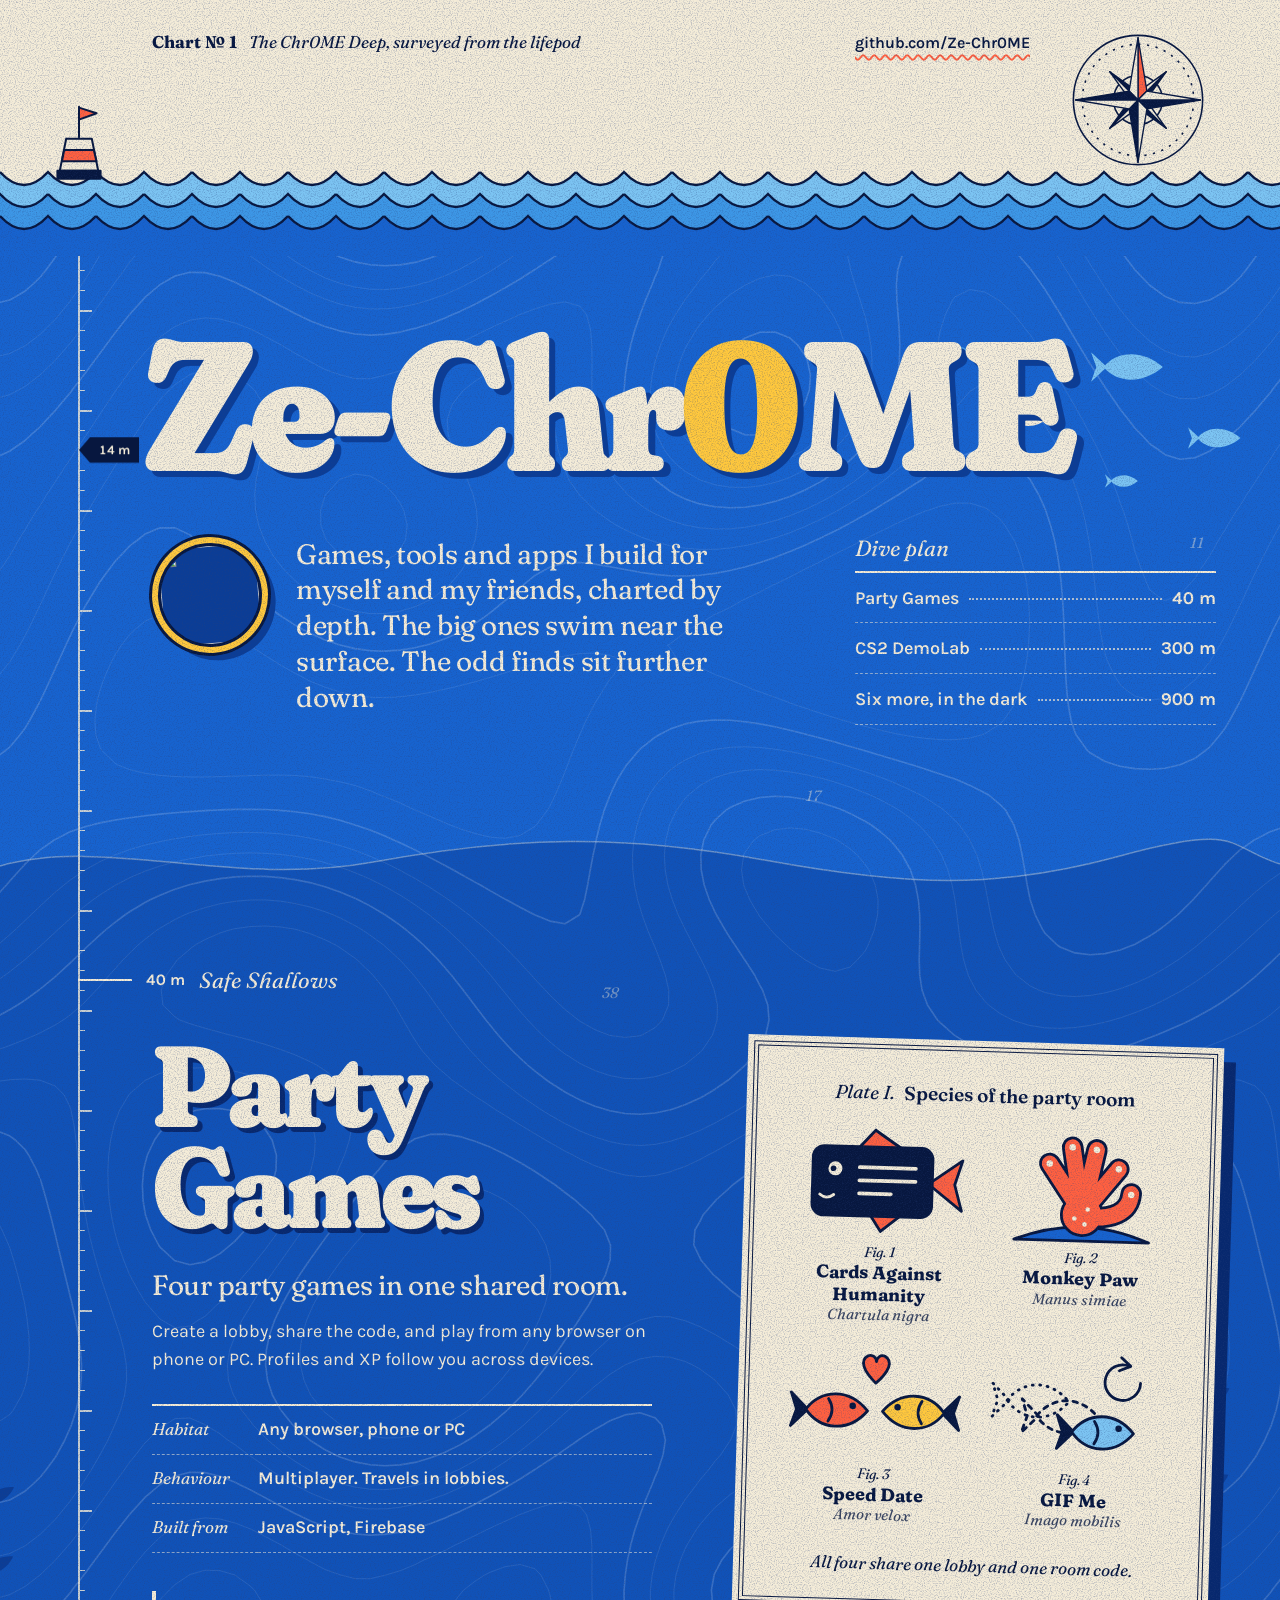
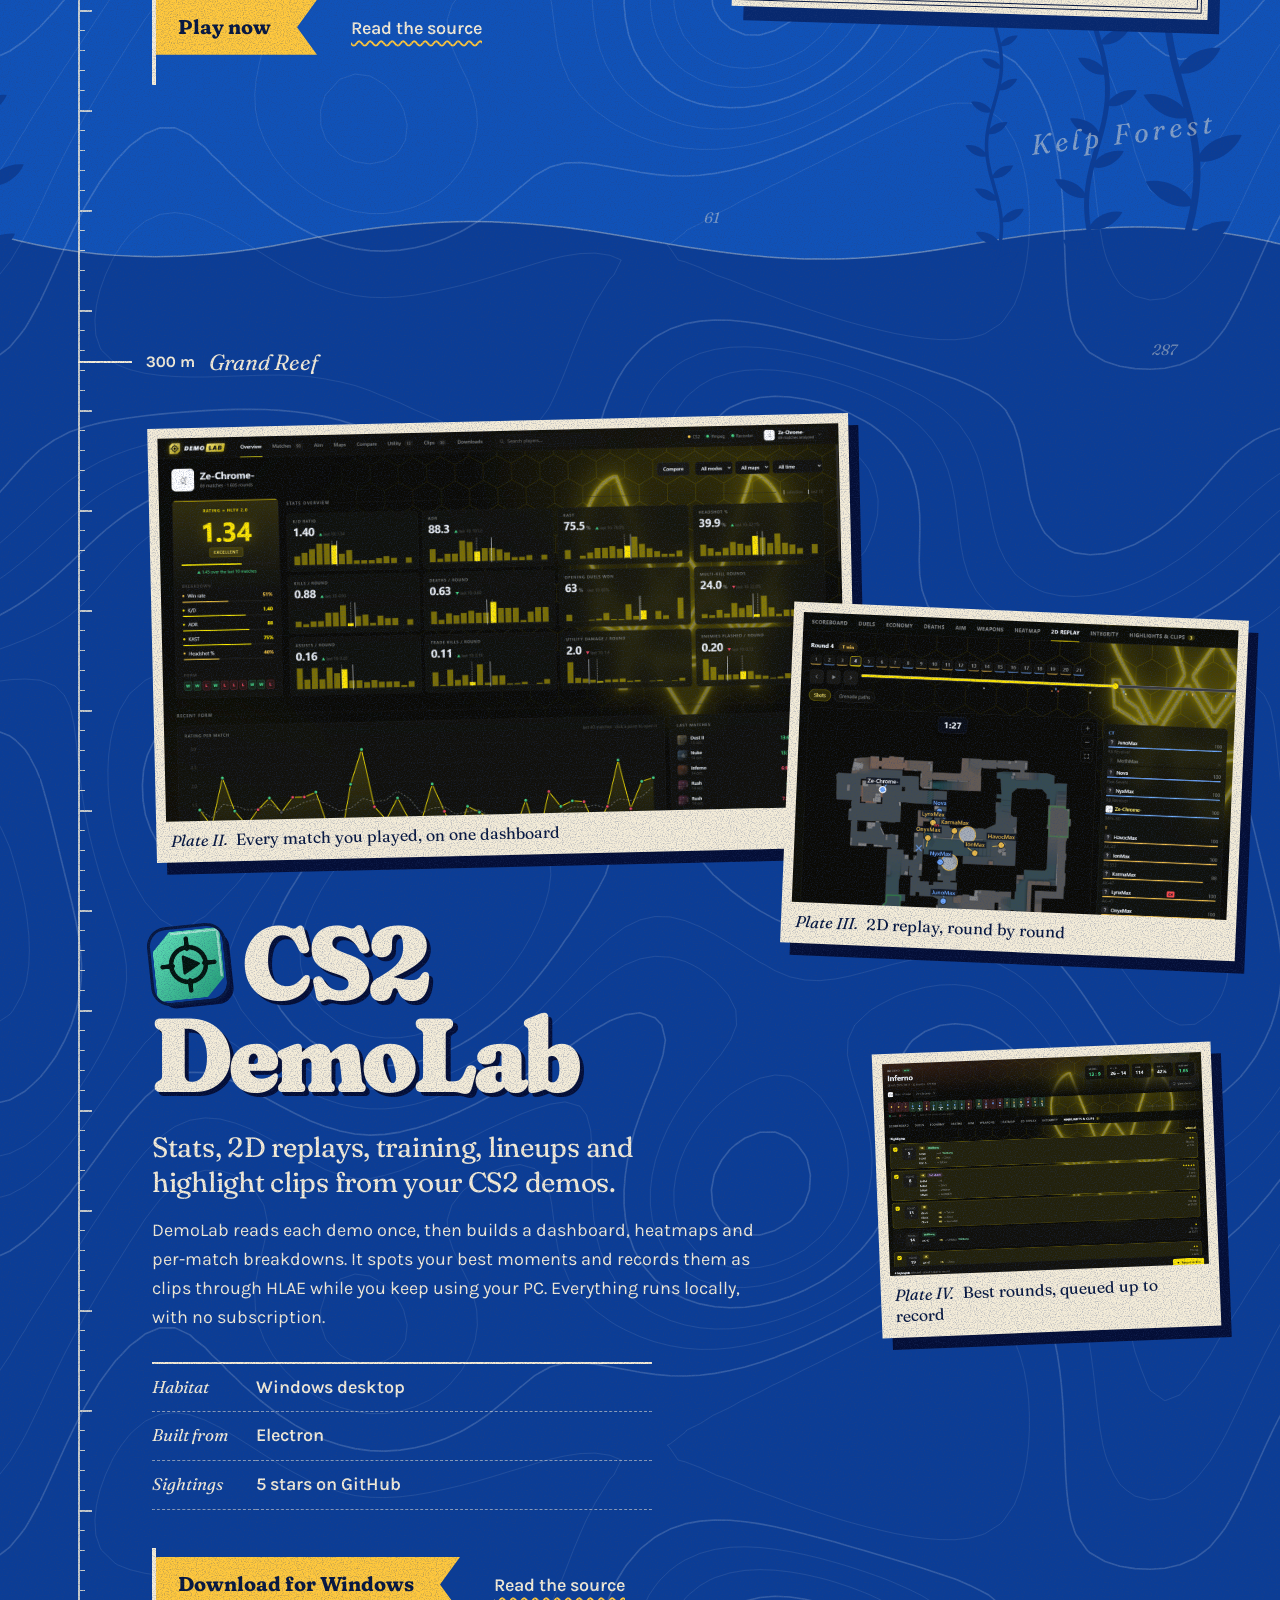
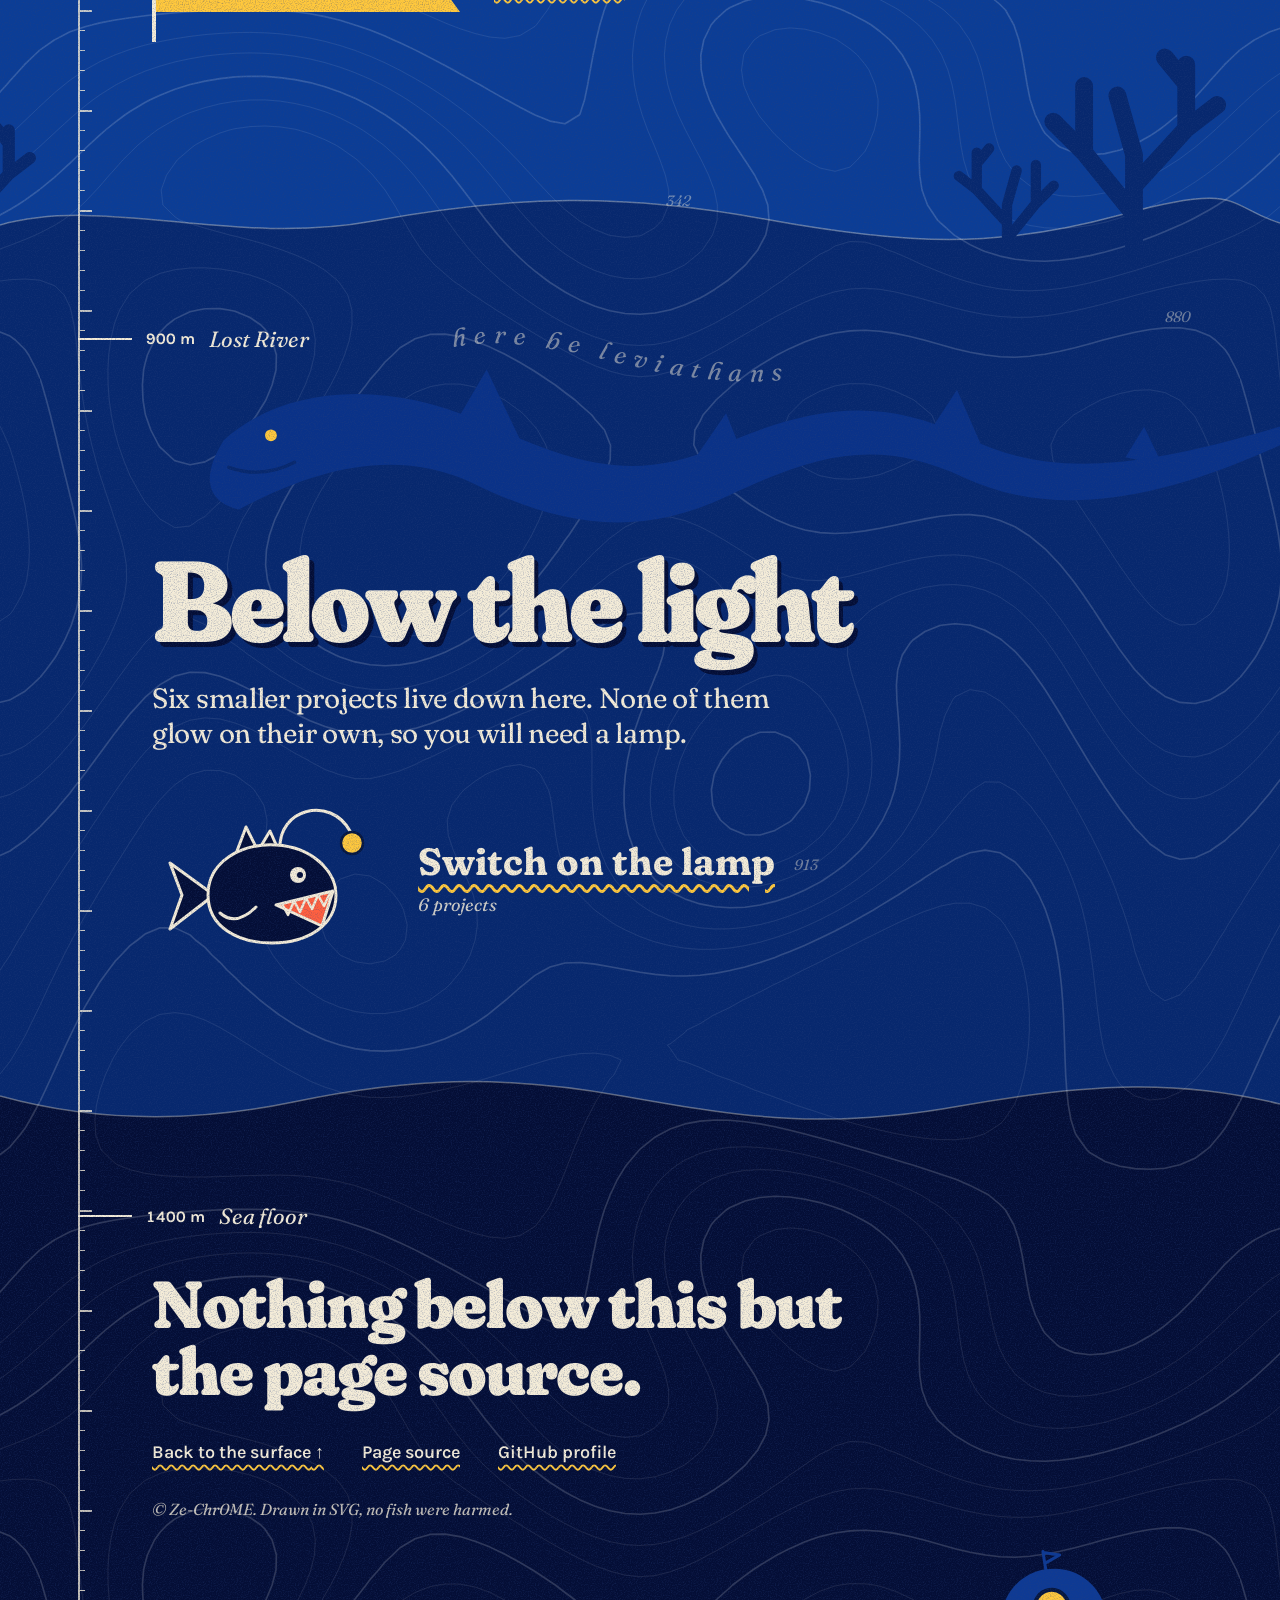
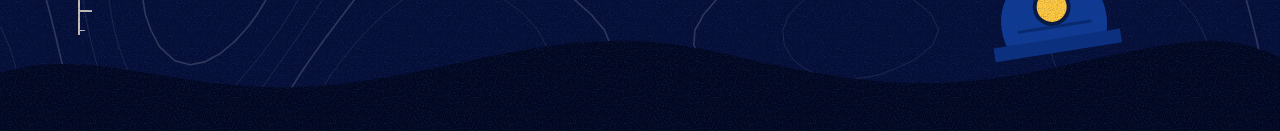
==== commit 0a4b48dd: "Redesign as a printed bathymetric chart Cream paper sky, woodcut waves, flat blues darkening with de" ====
--- a/index.html
+++ b/index.html
@@ -3,202 +3,437 @@
 <head>
 <meta charset="utf-8">
 <meta name="viewport" content="width=device-width, initial-scale=1">
-<title>Ze-Chr0ME · Projects</title>
-<meta name="description" content="Dive through projects by Ze-Chr0ME: Party Games, CS2 DemoLab and more.">
-<meta property="og:title" content="Ze-Chr0ME · Projects">
-<meta property="og:description" content="Party Games, CS2 DemoLab and more. Scroll to descend.">
-<meta property="og:image" content="https://ze-chr0me.github.io/showcase/assets/demolab-overview.jpg">
-<meta name="theme-color" content="#1f9fc0">
-<link rel="icon" href="data:image/svg+xml,<svg xmlns='http://www.w3.org/2000/svg' viewBox='0 0 64 32'><path d='M4 16C14 4 36 2 50 16 36 30 14 28 4 16Z' fill='%23ffb36b'/><path d='M48 16 62 5 58 16 62 27Z' fill='%23ff8a4c'/><circle cx='15' cy='14' r='3' fill='%23062a3d'/></svg>">
+<title>Ze-Chr0ME · Projects, charted by depth</title>
+<meta name="description" content="A chart of projects by Ze-Chr0ME: Party Games near the surface, CS2 DemoLab on the reef, six smaller ones in the dark.">
+<meta property="og:title" content="Ze-Chr0ME · Projects, charted by depth">
+<meta property="og:description" content="Party Games near the surface, CS2 DemoLab on the reef, six smaller projects in the dark. Bring a lamp.">
+<meta property="og:image" content="https://ze-chr0me.github.io/showcase/assets/og-chart.png">
+<meta property="og:type" content="website">
+<meta property="og:url" content="https://ze-chr0me.github.io/showcase/">
+<meta name="twitter:card" content="summary_large_image">
+<meta name="theme-color" content="#1763cf">
+<link rel="icon" href="data:image/svg+xml,<svg xmlns='http://www.w3.org/2000/svg' viewBox='0 0 64 64'><rect width='64' height='64' rx='12' fill='%231763cf'/><path d='M16 32C24 20 42 18 54 32 42 46 24 44 16 32Z' fill='%23ffc83d'/><path d='M18 32 6 21 10 32 6 43Z' fill='%23ffc83d'/><circle cx='43' cy='29' r='3' fill='%2307173f'/></svg>">
+<link rel="preconnect" href="https://fonts.googleapis.com">
+<link rel="preconnect" href="https://fonts.gstatic.com" crossorigin>
+<link href="https://fonts.googleapis.com/css2?family=Fraunces:ital,opsz,wght,SOFT,WONK@0,9..144,100..900,0..100,0..1;1,9..144,100..900,0..100,0..1&family=Karla:ital,wght@0,400..700;1,400..700&display=swap" rel="stylesheet">
 <link rel="stylesheet" href="style.css">
 </head>
 <body>
-
-<!-- Decoration: surface, light rays, fish, bubbles. All original shapes. -->
-<svg width="0" height="0" style="position:absolute" aria-hidden="true">
-  <symbol id="fish" viewBox="0 0 64 32">
-    <path d="M4 16C14 4 36 2 50 16 36 30 14 28 4 16Z"/>
-    <path d="M48 16 62 5 58 16 62 27Z" opacity=".8"/>
-    <circle cx="15" cy="14" r="2.6" fill="#03202f"/>
+<a class="skip" href="#party">Skip to the projects</a>
+
+<!-- Shared shapes. Every drawing on this page is original and written by hand as SVG. -->
+<svg width="0" height="0" style="position:absolute" aria-hidden="true" focusable="false">
+  <symbol id="fish" viewBox="0 0 70 36">
+    <path d="M12 18C24 3 48 1 68 18 48 35 24 33 12 18Z"/>
+    <path d="M15 18 0 4 5 18 0 32Z"/>
+  </symbol>
+  <symbol id="kelp" viewBox="0 0 120 520"><path d="M51.8 520L54.4 510L57.2 500L60 490L62.9 480L65.7 470L68.2 460L70.5 450L72.3 440L73.7 430L74.6 420L75 410L74.8 400L74.1 390L72.8 380L71.1 370L69 360L66.5 350L63.8 340L60.9 330L58.1 320L55.3 310L52.6 300L50.3 290L48.3 280L46.7 270L45.6 260L45.1 250L45.1 240L45.6 230L46.7 220L48.3 210L50.3 200L52.6 190L55.3 180L58.1 170L61 160L63.8 150L66.5 140L69 130L71.1 120L72.8 110L74.1 100L74.8 90L75 80L74.6 70L73.7 60L72.3 50L70.4 40L68.2 30L65.6 20L62.9 10" fill="none" stroke="currentColor" stroke-width="7" stroke-linecap="round" stroke-linejoin="round"/><g fill="currentColor"><path transform="translate(61.2 486) rotate(-28) scale(0.98)" d="M0 0C14-15 40-13 56-2 40 11 14 12 0 0Z"/><path transform="translate(72.0 442) rotate(208) scale(0.96)" d="M0 0C14-15 40-13 56-2 40 11 14 12 0 0Z"/><path transform="translate(74.7 398) rotate(-28) scale(0.93)" d="M0 0C14-15 40-13 56-2 40 11 14 12 0 0Z"/><path transform="translate(67.5 354) rotate(208) scale(0.91)" d="M0 0C14-15 40-13 56-2 40 11 14 12 0 0Z"/><path transform="translate(55.3 310) rotate(-28) scale(0.89)" d="M0 0C14-15 40-13 56-2 40 11 14 12 0 0Z"/><path transform="translate(46.2 266) rotate(208) scale(0.86)" d="M0 0C14-15 40-13 56-2 40 11 14 12 0 0Z"/><path transform="translate(46.4 222) rotate(-28) scale(0.84)" d="M0 0C14-15 40-13 56-2 40 11 14 12 0 0Z"/><path transform="translate(55.8 178) rotate(208) scale(0.82)" d="M0 0C14-15 40-13 56-2 40 11 14 12 0 0Z"/><path transform="translate(68.0 134) rotate(-28) scale(0.79)" d="M0 0C14-15 40-13 56-2 40 11 14 12 0 0Z"/><path transform="translate(74.8 90) rotate(208) scale(0.77)" d="M0 0C14-15 40-13 56-2 40 11 14 12 0 0Z"/><path transform="translate(71.6 46) rotate(-28) scale(0.74)" d="M0 0C14-15 40-13 56-2 40 11 14 12 0 0Z"/><path transform="translate(62.9 10) rotate(-84) scale(.8)" d="M0 0C14-15 40-13 56-2 40 11 14 12 0 0Z"/></g></symbol>
+  <symbol id="coral" viewBox="0 0 160 220">
+    <path d="M80 220V120M80 170 38 118M38 118V62M38 118 12 92M80 146l44-48M124 98V44M124 98l26-20M80 120 66 70M124 60l-18-22" fill="none" stroke="currentColor" stroke-width="15" stroke-linecap="round" stroke-linejoin="round"/>
+  </symbol>
+  <symbol id="edge-a" viewBox="0 0 1440 70" preserveAspectRatio="none">
+    <path d="M0 42C120 12 260 64 420 38S700 10 860 36s260 30 400-4 120-8 180 8V70H0Z"/>
+    <path d="M0 42C120 12 260 64 420 38S700 10 860 36s260 30 400-4 120-8 180 8" fill="none" stroke="#f4ecd8" stroke-opacity=".38" stroke-width="1.5" vector-effect="non-scaling-stroke"/>
+  </symbol>
+  <symbol id="edge-b" viewBox="0 0 1440 70" preserveAspectRatio="none">
+    <path d="M0 30c90 22 200 30 330 6S560 8 700 30s230 34 380 10 250-26 360-2V70H0Z"/>
+    <path d="M0 30c90 22 200 30 330 6S560 8 700 30s230 34 380 10 250-26 360-2" fill="none" stroke="#f4ecd8" stroke-opacity=".38" stroke-width="1.5" vector-effect="non-scaling-stroke"/>
   </symbol>
 </svg>
 
-<div class="surface" aria-hidden="true">
-  <svg class="wave" viewBox="0 0 1200 40" preserveAspectRatio="none"><path d="M0 20C100 0 200 40 300 20S500 0 600 20 800 40 900 20 1100 0 1200 20V0H0Z"/></svg>
-  <div class="rays"></div>
-</div>
-
-<div class="school" aria-hidden="true">
-  <svg class="fish" style="--y:9%;--t:26s;--d:-4s;--s:34px;color:#ffb36b"><use href="#fish"/></svg>
-  <svg class="fish" style="--y:11%;--t:29s;--d:-9s;--s:22px;color:#ffd36b"><use href="#fish"/></svg>
-  <svg class="fish l" style="--y:21%;--t:34s;--d:-12s;--s:28px;color:#7ee0c3"><use href="#fish"/></svg>
-  <svg class="fish" style="--y:33%;--t:40s;--d:-20s;--s:40px;color:#ff8f6b"><use href="#fish"/></svg>
-  <svg class="fish l" style="--y:47%;--t:38s;--d:-6s;--s:26px;color:#59b8e6"><use href="#fish"/></svg>
-  <svg class="fish glow" style="--y:66%;--t:46s;--d:-18s;--s:30px;color:#5ef2ff"><use href="#fish"/></svg>
-  <svg class="fish glow l" style="--y:84%;--t:52s;--d:-30s;--s:24px;color:#b28bff"><use href="#fish"/></svg>
-  <svg class="leviathan" viewBox="0 0 640 140" style="--y:62%">
-    <path class="body" d="M70 70C150 30 210 110 300 70S450 30 530 70 600 100 636 74"/>
-    <path class="fin" d="M150 52 180 18 196 58M330 60 360 26 376 66"/>
-    <ellipse class="head" cx="56" cy="70" rx="52" ry="26"/>
-    <circle class="eye" cx="30" cy="62" r="5"/>
-  </svg>
-</div>
-
-<div class="bubbles" aria-hidden="true"></div>
-
-<aside class="depth" aria-hidden="true">
-  <small>Depth</small>
-  <b>0 m</b>
-  <span>Surface</span>
-</aside>
-
-<header class="hero" data-depth="0" data-zone="Surface">
-  <a class="avatar" href="https://github.com/Ze-Chr0ME" aria-label="GitHub profile">
-    <img src="https://github.com/Ze-Chr0ME.png?size=160" alt="" width="76" height="76">
-  </a>
-  <div>
-    <p class="kicker">PDA · Personal project log</p>
-    <h1>Ze-Chr0ME</h1>
-    <p>Games, tools and apps I build for myself and my friends. Scroll to descend.</p>
-  </div>
-  <a class="btn ghost" href="https://github.com/Ze-Chr0ME">GitHub profile</a>
-</header>
-
-<main>
-  <!-- Party Games -->
-  <section data-depth="40" data-zone="Safe Shallows">
-    <h2 class="zone"><span>▼ 40 m</span> Safe Shallows</h2>
-    <article class="feature party">
-      <div class="feature-art party-art" aria-hidden="true">
-        <div class="tile t1"><span>Cards Against Humanity</span></div>
-        <div class="tile t2"><span>Monkey Paw</span></div>
-        <div class="tile t3"><span>Speed Date</span></div>
-        <div class="tile t4"><span>GIF Me</span></div>
+<div class="chart">
+  <div class="ruler" aria-hidden="true"></div>
+
+  <!-- ============ Above the waterline ============ -->
+  <header class="sky">
+    <div class="wrap sky-row">
+      <p class="chart-no"><b>Chart № 1</b> <span>The Chr0ME Deep, surveyed from the lifepod</span></p>
+      <a class="wavy" href="https://github.com/Ze-Chr0ME">github.com/Ze-Chr0ME</a>
+    </div>
+
+    <svg class="rose" viewBox="-70 -70 140 140" aria-hidden="true">
+      <g fill="none" stroke="#07173f" stroke-width="1.4">
+        <circle r="58"/><circle r="50" stroke-dasharray="2 5.85"/><circle r="22"/>
+      </g>
+      <g id="pt-s" stroke="#07173f" stroke-width="1.2" stroke-linejoin="round">
+        <g transform="rotate(45)"><path d="M0-36 5-5 0 0Z" fill="#07173f"/><path d="M0-36-5-5 0 0Z" fill="#f4ecd8"/></g>
+        <g transform="rotate(135)"><path d="M0-36 5-5 0 0Z" fill="#07173f"/><path d="M0-36-5-5 0 0Z" fill="#f4ecd8"/></g>
+        <g transform="rotate(225)"><path d="M0-36 5-5 0 0Z" fill="#07173f"/><path d="M0-36-5-5 0 0Z" fill="#f4ecd8"/></g>
+        <g transform="rotate(315)"><path d="M0-36 5-5 0 0Z" fill="#07173f"/><path d="M0-36-5-5 0 0Z" fill="#f4ecd8"/></g>
+        <g><path d="M0-56 8-8 0 0Z" fill="#ff6040"/><path d="M0-56-8-8 0 0Z" fill="#f4ecd8"/></g>
+        <g transform="rotate(90)"><path d="M0-56 8-8 0 0Z" fill="#07173f"/><path d="M0-56-8-8 0 0Z" fill="#f4ecd8"/></g>
+        <g transform="rotate(180)"><path d="M0-56 8-8 0 0Z" fill="#07173f"/><path d="M0-56-8-8 0 0Z" fill="#f4ecd8"/></g>
+        <g transform="rotate(270)"><path d="M0-56 8-8 0 0Z" fill="#07173f"/><path d="M0-56-8-8 0 0Z" fill="#f4ecd8"/></g>
+      </g>
+    </svg>
+
+    <div class="swell" aria-hidden="true">
+      <i class="row r1"></i>
+      <svg class="buoy" viewBox="0 0 60 104">
+        <g stroke="#07173f" stroke-width="2.5" stroke-linejoin="round" stroke-linecap="round">
+          <path d="M30 44V6"/>
+          <path d="M30 7 52 14 30 22Z" fill="#ff6040"/>
+          <path d="M14 46h32l8 40H6Z" fill="#f4ecd8"/>
+          <path d="M11.5 60h37l3.3 14H8.700Z" fill="#ff6040"/>
+          <path d="M3 86h54v10H3Z" fill="#07173f"/>
+        </g>
+      </svg>
+      <i class="row r2"></i>
+      <i class="row r3"></i>
+    </div>
+  </header>
+
+  <!-- ============ 0 m · Surface ============ -->
+  <section class="zone z0" data-depth="0">
+    <div class="decor" aria-hidden="true">
+      <svg class="swim s1"><use href="#fish"/></svg>
+      <svg class="swim s2"><use href="#fish"/></svg>
+      <svg class="swim s3"><use href="#fish"/></svg>
+      <svg class="swim s4"><use href="#fish"/></svg>
+      <svg class="swim s5"><use href="#fish"/></svg>
+      <span class="snd" style="left:71%;top:22%">4</span>
+      <span class="snd" style="left:93%;top:47%">11</span>
+      <span class="snd" style="left:63%;top:84%">17</span>
+    </div>
+    <div class="wrap">
+      <h1>Ze-Chr<span class="zero">0</span>ME</h1>
+      <div class="intro">
+        <div class="hello">
+          <a class="porthole" href="https://github.com/Ze-Chr0ME" aria-label="Ze-Chr0ME on GitHub">
+            <img src="https://github.com/Ze-Chr0ME.png?size=160" alt="" width="104" height="104">
+          </a>
+          <p>Games, tools and apps I build for myself and my friends, charted by depth. The big ones swim near the surface. The odd finds sit further down.</p>
+        </div>
+        <nav class="plan" aria-label="Dive plan">
+          <p>Dive plan</p>
+          <ol>
+            <li><a href="#party"><span>Party Games</span><i></i><b>40 m</b></a></li>
+            <li><a href="#demolab"><span>CS2 DemoLab</span><i></i><b>300 m</b></a></li>
+            <li><a href="#deep"><span>Six more, in the dark</span><i></i><b>900 m</b></a></li>
+          </ol>
+        </nav>
       </div>
-      <div class="feature-body">
-        <p class="entry">Databank entry · Featured</p>
-        <h3>Party Games</h3>
-        <p>Four party games in one shared room: <b>Cards Against Humanity</b>, <b>Monkey Paw</b>,
-           <b>Speed Date</b> and <b>GIF Me</b>. Create a lobby, share the code and play from any
-           browser, on phone or PC. Profiles and XP follow you across devices.</p>
-        <ul class="tags"><li>Browser</li><li>Multiplayer</li><li>JavaScript</li><li>Firebase</li></ul>
-        <div class="actions">
-          <a class="btn primary" href="https://ze-chr0me.github.io/party-games/">Play now</a>
-          <a class="btn ghost" href="https://github.com/Ze-Chr0ME/party-games">Source</a>
+    </div>
+  </section>
+
+  <!-- ============ 40 m · Safe Shallows · Party Games ============ -->
+  <section class="zone z1" id="party" data-depth="40">
+    <svg class="edge" aria-hidden="true"><use href="#edge-a"/></svg>
+    <div class="decor" aria-hidden="true">
+      <svg class="kelp k1"><use href="#kelp"/></svg>
+      <svg class="kelp k2"><use href="#kelp"/></svg>
+      <svg class="kelp k3"><use href="#kelp"/></svg>
+      <svg class="kelp k4"><use href="#kelp"/></svg>
+      <span class="place" style="right:5%;bottom:118px;transform:rotate(-7deg)">Kelp Forest</span>
+      <span class="snd" style="left:47%;top:9%">38</span>
+      <span class="snd" style="left:93%;top:31%">44</span>
+      <span class="snd" style="left:55%;top:93%">61</span>
+    </div>
+    <div class="wrap">
+      <p class="mark"><b>40 m</b> <i>Safe Shallows</i></p>
+      <div class="party">
+        <div class="party-text">
+          <h2>Party Games</h2>
+          <p class="lede">Four party games in one shared room.</p>
+          <p>Create a lobby, share the code, and play from any browser on phone or PC. Profiles and XP follow you across devices.</p>
+          <dl class="notes">
+            <dt>Habitat</dt><dd>Any browser, phone or PC</dd>
+            <dt>Behaviour</dt><dd>Multiplayer. Travels in lobbies.</dd>
+            <dt>Built from</dt><dd>JavaScript, Firebase</dd>
+          </dl>
+          <p class="actions">
+            <span class="hoist"><a class="flag" href="https://ze-chr0me.github.io/party-games/">Play now</a></span>
+            <a class="wavy" href="https://github.com/Ze-Chr0ME/party-games">Read the source</a>
+          </p>
+        </div>
+
+        <div class="plate">
+          <p class="plate-head"><i>Plate I.</i> Species of the party room</p>
+          <div class="figs">
+            <figure>
+              <svg viewBox="0 0 200 130" role="img" aria-label="A square black fish with lines of white text on its side, like a playing card">
+                <g stroke="#07173f" stroke-width="3" stroke-linejoin="round" stroke-linecap="round">
+                  <path d="M150 66 186 40 178 66 186 94Z" fill="#ff6040"/>
+                  <path d="M74 30 92 10 122 30Z" fill="#ff6040"/>
+                  <path d="M88 100 100 118 122 100Z" fill="#ff6040"/>
+                  <rect x="26" y="28" width="128" height="74" rx="12" fill="#07173f"/>
+                  <circle cx="50" cy="52" r="9" fill="#f4ecd8"/>
+                  <circle cx="48" cy="52" r="3" fill="#07173f" stroke="none"/>
+                  <path d="M76 50h60M76 64h60M76 78h34" stroke="#f4ecd8" stroke-width="4" fill="none"/>
+                  <path d="M34 80q7 6 15 0" stroke="#f4ecd8" fill="none"/>
+                </g>
+              </svg>
+              <figcaption><i>Fig. 1</i><b>Cards Against Humanity</b><span>Chartula nigra</span></figcaption>
+            </figure>
+            <figure>
+              <svg viewBox="0 0 200 130" role="img" aria-label="A coral shaped like a hand with one finger curled">
+                <g stroke-linejoin="round" stroke-linecap="round">
+                  <path d="M28 122Q100 92 172 122Z" fill="#1763cf" stroke="#07173f" stroke-width="3"/>
+                  <path d="M100 92 64 40M100 92 88 22M100 92 114 24M100 92 138 44M100 96Q150 100 152 70" fill="none" stroke="#07173f" stroke-width="23"/>
+                  <circle cx="100" cy="94" r="22" fill="#ff6040" stroke="#07173f" stroke-width="3"/>
+                  <path d="M100 92 64 40M100 92 88 22M100 92 114 24M100 92 138 44M100 96Q150 100 152 70" fill="none" stroke="#ff6040" stroke-width="17"/>
+                  <g fill="#f4ecd8"><circle cx="64" cy="40" r="3.5"/><circle cx="88" cy="22" r="3.5"/><circle cx="114" cy="24" r="3.5"/><circle cx="138" cy="44" r="3.5"/><circle cx="152" cy="71" r="3.5"/><circle cx="92" cy="98" r="2.5"/><circle cx="106" cy="88" r="2.5"/><circle cx="103" cy="104" r="2.5"/></g>
+                </g>
+              </svg>
+              <figcaption><i>Fig. 2</i><b>Monkey Paw</b><span>Manus simiae</span></figcaption>
+            </figure>
+            <figure>
+              <svg viewBox="0 0 200 130" role="img" aria-label="Two fish rushing nose to nose with a heart between them">
+                <g stroke="#07173f" stroke-width="3" stroke-linejoin="round" stroke-linecap="round">
+                  <g transform="translate(26 50)">
+                    <path d="M2 24-16 6-10 24-16 42Z" fill="#07173f"/>
+                    <path d="M0 24C16 2 46 0 66 24 46 48 16 46 0 24Z" fill="#ff6040"/>
+                    <circle cx="50" cy="19" r="3.5" fill="#07173f" stroke="none"/>
+                    <path d="M24 12q8 12 0 24" fill="none"/>
+                  </g>
+                  <g transform="translate(174 50) scale(-1 1)">
+                    <path d="M2 24-16 6-10 24-16 42Z" fill="#07173f"/>
+                    <path d="M0 24C16 2 46 0 66 24 46 48 16 46 0 24Z" fill="#ffc83d"/>
+                    <circle cx="50" cy="19" r="3.5" fill="#07173f" stroke="none"/>
+                    <path d="M24 12q8 12 0 24" fill="none"/>
+                  </g>
+                  <path d="M100 44C86 31 82 20 91 15c5-2 9 2 9 6 0-4 4-8 9-6 9 5 5 16-9 29Z" fill="#ff6040"/>
+                </g>
+              </svg>
+              <figcaption><i>Fig. 3</i><b>Speed Date</b><span>Amor velox</span></figcaption>
+            </figure>
+            <figure>
+              <svg viewBox="0 0 200 130" role="img" aria-label="One fish drawn three times in a row, like the frames of an animation, under a loop arrow">
+                <g stroke="#07173f" stroke-width="3" stroke-linejoin="round" stroke-linecap="round">
+                  <g transform="translate(26 34)" fill="none" stroke-dasharray="1 7">
+                    <path d="M2 24-16 6-10 24-16 42ZM0 24C16 2 46 0 66 24 46 48 16 46 0 24Z"/>
+                  </g>
+                  <g transform="translate(58 50)" fill="none" stroke-dasharray="5 6">
+                    <path d="M2 24-16 6-10 24-16 42ZM0 24C16 2 46 0 66 24 46 48 16 46 0 24Z"/>
+                  </g>
+                  <g transform="translate(96 66)">
+                    <path d="M2 24-16 6-10 24-16 42Z" fill="#07173f"/>
+                    <path d="M0 24C16 2 46 0 66 24 46 48 16 46 0 24Z" fill="#7cc4f2"/>
+                    <circle cx="50" cy="19" r="3.5" fill="#07173f" stroke="none"/>
+                    <path d="M24 12q8 12 0 24" fill="none"/>
+                  </g>
+                  <path d="M168 36a19 19 0 1 1-12-18" fill="none"/>
+                  <path d="M147 9l10 9-12 5" fill="none"/>
+                </g>
+              </svg>
+              <figcaption><i>Fig. 4</i><b>GIF Me</b><span>Imago mobilis</span></figcaption>
+            </figure>
+          </div>
+          <p class="plate-foot">All four share one lobby and one room code.</p>
         </div>
       </div>
-    </article>
+    </div>
   </section>
 
-  <!-- Demo Lab -->
-  <section data-depth="300" data-zone="Grand Reef">
-    <h2 class="zone"><span>▼ 300 m</span> Grand Reef</h2>
-    <article class="feature demolab">
-      <div class="feature-art shots">
-        <img class="main" src="assets/demolab-overview.jpg" alt="DemoLab stats dashboard" loading="lazy">
-        <img src="assets/demolab-replay.jpg" alt="DemoLab 2D replay" loading="lazy">
-        <img src="assets/demolab-clips.jpg" alt="DemoLab highlight clips" loading="lazy">
+  <!-- ============ 300 m · Grand Reef · CS2 DemoLab ============ -->
+  <section class="zone z2" id="demolab" data-depth="300">
+    <svg class="edge" aria-hidden="true"><use href="#edge-b"/></svg>
+    <div class="decor" aria-hidden="true">
+      <svg class="coral c1"><use href="#coral"/></svg>
+      <svg class="coral c2"><use href="#coral"/></svg>
+      <svg class="coral c3"><use href="#coral"/></svg>
+      <span class="snd" style="left:90%;top:4%">287</span>
+      <span class="snd" style="left:71%;top:55%">305</span>
+      <span class="snd" style="left:52%;top:96%">342</span>
+    </div>
+    <div class="wrap">
+      <p class="mark"><b>300 m</b> <i>Grand Reef</i></p>
+      <div class="lab">
+        <figure class="print p1">
+          <img src="assets/demolab-overview.jpg" alt="DemoLab overview: rating, K/D, ADR and headshot charts for 89 analysed matches" width="1600" height="900" loading="lazy">
+          <figcaption><i>Plate II.</i> Every match you played, on one dashboard</figcaption>
+        </figure>
+        <figure class="print p2">
+          <img src="assets/demolab-replay.jpg" alt="DemoLab 2D replay: player positions on a top-down map with a round timeline" width="1200" height="800" loading="lazy">
+          <figcaption><i>Plate III.</i> 2D replay, round by round</figcaption>
+        </figure>
+        <div class="lab-text">
+          <h2><img src="assets/demolab-icon.png" alt="" width="72" height="72">CS2 DemoLab</h2>
+          <p class="lede">Stats, 2D replays, training, lineups and highlight clips from your CS2 demos.</p>
+          <p>DemoLab reads each demo once, then builds a dashboard, heatmaps and per-match breakdowns. It spots your best moments and records them as clips through HLAE while you keep using your PC. Everything runs locally, with no subscription.</p>
+          <dl class="notes">
+            <dt>Habitat</dt><dd>Windows desktop</dd>
+            <dt>Built from</dt><dd>Electron</dd>
+            <dt>Sightings</dt><dd>5 stars on GitHub</dd>
+          </dl>
+          <p class="actions">
+            <span class="hoist"><a class="flag" href="https://github.com/Ze-Chr0ME/demo_lab/releases/latest">Download for Windows</a></span>
+            <a class="wavy" href="https://github.com/Ze-Chr0ME/demo_lab">Read the source</a>
+          </p>
+        </div>
+        <figure class="print p3">
+          <img src="assets/demolab-clips.jpg" alt="DemoLab highlights list: multi-kill rounds selected and queued for recording as clips" width="1200" height="800" loading="lazy">
+          <figcaption><i>Plate IV.</i> Best rounds, queued up to record</figcaption>
+        </figure>
       </div>
-      <div class="feature-body">
-        <p class="entry">Databank entry · Leviathan class</p>
-        <h3><img class="icon" src="assets/demolab-icon.png" alt="" width="28" height="28"> CS2 DemoLab</h3>
-        <p>Stats, 2D replays, training, lineups and highlight clips from your CS2 demos. It reads each
-           demo once, builds a dashboard, heatmaps and per-match breakdowns, spots your best moments and
-           records them as clips while you keep using your PC. Analysis runs locally, no subscription.</p>
-        <ul class="tags"><li>Windows</li><li>Counter-Strike 2</li><li>Electron</li><li>★ 5</li></ul>
-        <div class="actions">
-          <a class="btn primary" href="https://github.com/Ze-Chr0ME/demo_lab/releases/latest">Download</a>
-          <a class="btn ghost" href="https://github.com/Ze-Chr0ME/demo_lab">Source</a>
+    </div>
+  </section>
+
+  <!-- ============ 900 m · Lost River · the rest ============ -->
+  <section class="zone z3" id="deep" data-depth="900">
+    <svg class="edge" aria-hidden="true"><use href="#edge-a"/></svg>
+    <div class="decor" aria-hidden="true">
+      <svg class="leviathan" viewBox="0 0 1400 360">
+        <path id="lev-line" d="M250 86C420 6 560 150 760 92s330-52 560 6" fill="none"/>
+        <text><textPath href="#lev-line" startOffset="6%">here be leviathans</textPath></text>
+        <g class="lev-body">
+          <path d="M318 150 352 92 392 176ZM600 196l36-52 30 74ZM880 162l30-46 28 64ZM1110 196l22-36 22 46Z"/>
+          <path d="M40 176C110 112 230 104 340 152s180 78 290 30 190-58 290-10 200 44 430-30l8 8c-210 110-340 116-440 70s-170-30-280 22-200 34-300-14-200-12-280 30c-34-8-48-34-18-82Z"/>
+        </g>
+        <circle cx="96" cy="170" r="7" fill="#ffc83d"/>
+        <path d="M46 208q40 14 78-6" fill="none" stroke="#07286e" stroke-width="4" stroke-linecap="round"/>
+      </svg>
+      <span class="snd" style="left:91%;top:6%">880</span>
+      <span class="snd" style="left:62%;top:68%">913</span>
+    </div>
+    <div class="wrap">
+      <p class="mark"><b>900 m</b> <i>Lost River</i></p>
+      <h2>Below the light</h2>
+      <p class="lede deep-lede">Six smaller projects live down here. None of them glow on their own, so you will need a lamp.</p>
+
+      <details class="lamp">
+        <summary>
+          <svg class="angler" viewBox="0 0 236 170" aria-hidden="true">
+            <g stroke-linejoin="round" stroke-linecap="round">
+              <g class="rays" fill="none" stroke="#ffc83d" stroke-width="3">
+                <path d="M217 34l10-8M222 48h12M216 62l10 7M200 69v11M184 62l-8 8"/>
+              </g>
+              <path d="M128 54C126 14 178 0 198 36" fill="none" stroke="#f4ecd8" stroke-width="3"/>
+              <circle class="lure" cx="200" cy="48" r="11"/>
+              <g fill="#040e36" stroke="#f4ecd8" stroke-width="3">
+                <path d="M62 100 18 68 30 100 18 134Z"/>
+                <path d="M82 64 94 32 106 56 118 36 126 54"/>
+                <path d="M56 100c0-34 34-52 68-50 36 2 60 26 60 50 0 30-28 48-64 48-34 0-64-16-64-48Z"/>
+                <path d="M124 110 181 96 170 131Z" fill="#ff6040"/>
+              </g>
+              <path d="M130 109l6 11 6-14 6 11 6-14 6 11 6-14 6 11 6-13" fill="none" stroke="#f4ecd8" stroke-width="2.5"/>
+              <circle cx="146" cy="80" r="8" fill="#f4ecd8"/>
+              <circle cx="148" cy="80" r="3" fill="#040e36"/>
+              <path d="M104 112q-20 20-36 6" fill="none" stroke="#f4ecd8" stroke-width="3"/>
+            </g>
+          </svg>
+          <span class="lamp-text">
+            <span class="lamp-off">Switch on the lamp</span>
+            <span class="lamp-on">Switch the lamp off</span>
+            <small>6 projects</small>
+          </span>
+        </summary>
+
+        <div class="beam">
+          <ol class="finds">
+            <li><a href="https://github.com/Ze-Chr0ME/Filink">
+              <span class="no">№ 1</span>
+              <h3>Filink</h3>
+              <p>Fast file, folder and text transfer between an Android phone and a Windows PC on the same Wi-Fi.</p>
+              <span class="made">Rust, Kotlin</span>
+            </a></li>
+            <li><a href="https://github.com/Ze-Chr0ME/EZDownload">
+              <span class="no">№ 2</span>
+              <h3>EZDownload</h3>
+              <p>Save a link. Keep the video. A local video downloader for Windows and Android, with a browser extension.</p>
+              <span class="made">Java</span>
+            </a></li>
+            <li><a href="https://github.com/Ze-Chr0ME/DroidCam">
+              <span class="no">№ 3</span>
+              <h3>CameraBridge</h3>
+              <p>Your Android phone as a Windows webcam over Wi-Fi. Pair it by scanning a QR code.</p>
+              <span class="made">Rust, Android</span>
+            </a></li>
+            <li><a href="https://github.com/Ze-Chr0ME/cool-n-rbg">
+              <span class="no">№ 4</span>
+              <h3>Cool'n RGB</h3>
+              <p>A lightweight SignalRGB and iCUE replacement: RGB lighting plus fan and pump control in about 6 MB of RAM.</p>
+              <span class="made">Rust</span>
+            </a></li>
+            <li><a href="https://github.com/Ze-Chr0ME/everything_backport">
+              <span class="no">№ 5</span>
+              <h3>Everything Backport</h3>
+              <p>Every Minecraft update after 1.21.7, playable on 1.21.7. A Fabric mod.</p>
+              <span class="made">Java</span>
+            </a></li>
+            <li><a href="https://ze-chr0me.github.io/phasmophobia-cheat-sheet/">
+              <span class="no">№ 6</span>
+              <h3>Phasmophobia Cheat Sheet</h3>
+              <p>Question-based ghost identification with weighted scoring, for runs with little or no evidence.</p>
+              <span class="made">Web</span>
+            </a></li>
+          </ol>
+          <p class="all">Still not at the bottom? <a class="wavy" href="https://github.com/Ze-Chr0ME?tab=repositories">All repositories on GitHub</a></p>
         </div>
-      </div>
-    </article>
+      </details>
+    </div>
   </section>
 
-  <!-- Other projects -->
-  <section data-depth="900" data-zone="Lost River">
-    <h2 class="zone"><span>▼ 900 m</span> Lost River</h2>
-    <details class="more">
-      <summary><span>Unscanned wrecks</span><span class="count">6 projects</span><span class="hint">Click to scan</span></summary>
-      <div class="grid">
-        <a class="card" href="https://github.com/Ze-Chr0ME/Filink">
-          <h4>Filink</h4>
-          <p>Fast file, folder and text transfer between an Android phone and a Windows PC on the same Wi-Fi.</p>
-          <span class="lang"><i style="--c:#dea584"></i>Rust · Kotlin</span>
-        </a>
-        <a class="card" href="https://github.com/Ze-Chr0ME/EZDownload">
-          <h4>EZDownload</h4>
-          <p>Save a link, keep the video. Local video downloader for Windows and Android, with a browser extension.</p>
-          <span class="lang"><i style="--c:#b07219"></i>Java</span>
-        </a>
-        <a class="card" href="https://github.com/Ze-Chr0ME/DroidCam">
-          <h4>CameraBridge</h4>
-          <p>Use your Android phone as a Windows webcam over Wi-Fi. Pair with a QR code, pick it in Discord or Zoom.</p>
-          <span class="lang"><i style="--c:#dea584"></i>Rust · Android</span>
-        </a>
-        <a class="card" href="https://github.com/Ze-Chr0ME/cool-n-rbg">
-          <h4>Cool'n RGB</h4>
-          <p>Lightweight SignalRGB / iCUE replacement: RGB lighting and fan/pump control in ~6 MB of RAM.</p>
-          <span class="lang"><i style="--c:#dea584"></i>Rust</span>
-        </a>
-        <a class="card" href="https://github.com/Ze-Chr0ME/everything_backport">
-          <h4>Everything Backport</h4>
-          <p>Every Minecraft update after 1.21.7, playable on 1.21.7. Fabric mod for client and server.</p>
-          <span class="lang"><i style="--c:#b07219"></i>Java · Fabric</span>
-        </a>
-        <a class="card" href="https://ze-chr0me.github.io/phasmophobia-cheat-sheet/">
-          <h4>Phasmophobia Cheat Sheet</h4>
-          <p>Question-based ghost identification with weighted scoring, built for low and no-evidence runs.</p>
-          <span class="lang"><i style="--c:#f1e05a"></i>JavaScript · Web</span>
-        </a>
-      </div>
-      <a class="all" href="https://github.com/Ze-Chr0ME?tab=repositories">All repositories on GitHub →</a>
-    </details>
-  </section>
-</main>
-
-<footer data-depth="1400" data-zone="Lava Zone">
-  <p><b>Sea floor reached.</b> Oxygen low. <a href="#" class="up">Surface ↑</a></p>
-  <p class="fine">© Ze-Chr0ME · <a href="https://github.com/Ze-Chr0ME/showcase">Page source</a></p>
-</footer>
+  <!-- ============ 1400 m · Sea floor ============ -->
+  <footer class="zone z4" data-depth="1400">
+    <svg class="edge" aria-hidden="true"><use href="#edge-b"/></svg>
+    <div class="wrap">
+      <p class="mark"><b>1400 m</b> <i>Sea floor</i></p>
+      <p class="floor-line">Nothing below this but the page source.</p>
+      <p class="floor-links">
+        <a class="wavy up" href="#top">Back to the surface</a>
+        <a class="wavy" href="https://github.com/Ze-Chr0ME/showcase">Page source</a>
+        <a class="wavy" href="https://github.com/Ze-Chr0ME">GitHub profile</a>
+      </p>
+      <p class="fine">© Ze-Chr0ME. Drawn in SVG, no fish were harmed.</p>
+    </div>
+    <svg class="pod" viewBox="0 0 150 120" aria-hidden="true">
+      <g stroke-linejoin="round" stroke-linecap="round">
+        <path d="M76 22V2M76 3l16 5-16 6" fill="none" stroke="#0e3a94" stroke-width="3"/>
+        <path d="M26 92C14 54 40 20 76 20s62 34 50 72Z" fill="#0e3a94"/>
+        <path d="M12 90h128v14H12Z" fill="#0a2f7e"/>
+        <circle cx="76" cy="58" r="17" fill="#ffc83d"/>
+        <circle cx="76" cy="58" r="17" fill="none" stroke="#07173f" stroke-width="4"/>
+        <path d="M40 78h72" fill="none" stroke="#07286e" stroke-width="3"/>
+      </g>
+    </svg>
+    <svg class="seabed" viewBox="0 0 1440 120" preserveAspectRatio="none" aria-hidden="true">
+      <path d="M0 120V62c110-30 210 26 370 12S640 8 800 40s240 46 400 14 180-30 240-8v74Z"/>
+    </svg>
+  </footer>
+</div>
 
 <script>
-// Bubbles
-const bubbles = document.querySelector('.bubbles');
-for (let i = 0; i < 22; i++) {
-  const b = document.createElement('span');
-  const s = 4 + Math.random() * 14;
-  b.style.cssText = `--x:${Math.random() * 100}%;--s:${s}px;--t:${8 + Math.random() * 12}s;--d:${-Math.random() * 20}s`;
-  bubbles.append(b);
-}
-
-// Depth gauge: interpolates between the data-depth of each zone, measured at the middle of the screen.
-const gauge = document.querySelector('.depth');
-const zones = [...document.querySelectorAll('[data-depth]')];
-function updateDepth() {
-  const y = scrollY + innerHeight / 2;
-  const pts = zones.map(z => ({ y: z.getBoundingClientRect().top + scrollY, d: +z.dataset.depth, n: z.dataset.zone }));
-  let depth = 0, name = pts[0].n;
-  if (scrollY + innerHeight >= document.documentElement.scrollHeight - 4) {
-    depth = pts.at(-1).d; name = pts.at(-1).n;
-  } else {
-    for (let i = 0; i < pts.length; i++) {
-      if (y < pts[i].y) {
-        const a = pts[i - 1] || { y: 0, d: 0 }, b = pts[i];
-        depth = a.d + (b.d - a.d) * Math.max(0, (y - a.y) / (b.y - a.y));
-        break;
+// Depth gauge: rides the sounding line and reads the depth at the middle of the screen,
+// interpolated between the data-depth of each zone.
+(function () {
+  var zones = [].slice.call(document.querySelectorAll('[data-depth]'));
+  var gauge = document.createElement('div');
+  gauge.className = 'gauge';
+  gauge.setAttribute('aria-hidden', 'true');
+  document.body.appendChild(gauge);
+  var queued = false;
+  function read() {
+    queued = false;
+    var y = scrollY + innerHeight / 2, depth = 0;
+    var pts = zones.map(function (z) { return { y: z.getBoundingClientRect().top + scrollY, d: +z.dataset.depth }; });
+    if (scrollY + innerHeight >= document.documentElement.scrollHeight - 4) {
+      depth = pts[pts.length - 1].d;
+    } else {
+      for (var i = 0; i < pts.length; i++) {
+        if (y < pts[i].y) {
+          var a = pts[i - 1] || { y: 0, d: 0 }, b = pts[i];
+          depth = a.d + (b.d - a.d) * Math.max(0, (y - a.y) / (b.y - a.y));
+          break;
+        }
+        depth = pts[i].d;
       }
-      depth = pts[i].d; name = pts[i].n;
     }
+    gauge.textContent = Math.round(depth) + ' m';
   }
-  gauge.querySelector('b').textContent = Math.round(depth) + ' m';
-  gauge.querySelector('span').textContent = name;
-  gauge.classList.toggle('deep', depth > 500);
-}
-addEventListener('scroll', updateDepth, { passive: true });
-addEventListener('resize', updateDepth);
-updateDepth();
-
-document.querySelector('.up').addEventListener('click', e => { e.preventDefault(); scrollTo({ top: 0, behavior: 'smooth' }); });
+  function queue() { if (!queued) { queued = true; requestAnimationFrame(read); } }
+  addEventListener('scroll', queue, { passive: true });
+  addEventListener('resize', queue);
+  var lamp = document.querySelector('.lamp');
+  if (lamp) lamp.addEventListener('toggle', queue);
+  read();
+
+  document.querySelector('.up').addEventListener('click', function (e) {
+    e.preventDefault();
+    var calm = matchMedia('(prefers-reduced-motion: reduce)').matches;
+    scrollTo({ top: 0, behavior: calm ? 'auto' : 'smooth' });
+  });
+})();
 </script>
 </body>
 </html>
--- a/style.css
+++ b/style.css
@@ -1,434 +1,582 @@
+/* Chart № 1: the Chr0ME Deep.
+   A printed bathymetric chart read top to bottom. Flat inks only: one cream, one navy,
+   five blues that step darker with depth, plus sun yellow and coral for signals. */
+
 :root {
-  --text: #e8f7fb;
-  --muted: #9cc6d3;
-  --line: rgba(120, 225, 255, .18);
-  --glass: rgba(3, 32, 50, .55);
-  --glow: #5ef2ff;
-  --coral: #ff8f6b;
-  --radius: 18px;
-  color-scheme: dark;
+  --paper: #f4ecd8;
+  --ink: #07173f;
+  --sun: #ffc83d;
+  --coral: #ff6040;
+  --foam: #7cc4f2;
+  --z0: #1763cf;   /* surface */
+  --z1: #1052b8;   /* safe shallows */
+  --z2: #0b3d96;   /* grand reef */
+  --z3: #07286e;   /* lost river */
+  --z4: #040e36;   /* sea floor */
+  --lit: #0e3a94;  /* water inside the lamp beam */
+  --sky-h: 210px;
+  --pad-l: 132px;
+  --pad-r: 44px;
+  --line-x: 58px;
+  --ruler-x: calc(max((100% - 1240px) / 2, 0px) + var(--line-x));
+  --display: "Fraunces", "Iowan Old Style", "Palatino Linotype", Georgia, serif;
+  --text: "Karla", "Segoe UI", Helvetica, Arial, sans-serif;
 }
 
 * { box-sizing: border-box; }
 
-html { background: #01060c; }
+html { background: var(--z4); -webkit-text-size-adjust: 100%; }
 
 body {
   margin: 0;
+  overflow-x: hidden;
+  overflow-x: clip;
+  color: var(--paper);
+  font: 400 1.125rem/1.6 var(--text);
+}
+
+img, svg { display: block; max-width: 100%; }
+img { height: auto; }
+a { color: inherit; }
+p { margin: 0; }
+h1, h2, h3 { margin: 0; font-family: var(--display); }
+
+:focus-visible { outline: 3px solid var(--sun); outline-offset: 4px; }
+
+.skip {
+  position: absolute; left: 12px; top: -80px; z-index: 10;
+  padding: 10px 16px;
+  background: var(--ink); color: var(--paper);
+  font-weight: 700;
+}
+.skip:focus { top: 12px; }
+
+/* Links: a wavy underline, like the water. */
+.wavy {
+  text-decoration: underline wavy;
+  text-decoration-color: var(--sun);
+  text-decoration-thickness: 2px;
+  text-underline-offset: 6px;
+  font-weight: 600;
+}
+.wavy:hover { text-decoration-color: currentColor; }
+
+/* ---------- The sheet ---------- */
+.chart { position: relative; }
+
+/* Depth contours, printed over every zone. */
+.chart::before {
+  content: "";
+  position: absolute; inset: var(--sky-h) 0 0;
+  z-index: 1;
+  background: url(assets/contours.svg) 50% 0 / 1200px 1200px;
+  pointer-events: none;
+}
+
+/* Paper grain: navy speckle over everything, so the flat inks look printed. */
+.chart::after {
+  content: "";
+  position: absolute; inset: 0;
+  z-index: 4;
+  background: url("data:image/svg+xml,%3Csvg xmlns='http://www.w3.org/2000/svg' width='240' height='240'%3E%3Cfilter id='n'%3E%3CfeTurbulence type='fractalNoise' baseFrequency='.85' numOctaves='2' stitchTiles='stitch'/%3E%3CfeColorMatrix values='0 0 0 0 .02 0 0 0 0 .05 0 0 0 0 .2 1.7 0 0 0 -.78'/%3E%3C/filter%3E%3Crect width='100%25' height='100%25' filter='url(%23n)'/%3E%3C/svg%3E");
+  opacity: .5;
+  pointer-events: none;
+}
+
+.wrap {
   position: relative;
-  overflow-x: hidden;
-  min-height: 100vh;
-  color: var(--text);
-  font: 16px/1.55 system-ui, -apple-system, "Segoe UI", Roboto, sans-serif;
-  /* The page is the water column: bright surface to black abyss, warm glow at the floor. */
+  z-index: 2;
+  max-width: 1240px;
+  margin: 0 auto;
+  padding: 0 var(--pad-r) 0 var(--pad-l);
+}
+
+/* The sounding line: dropped from the buoy, ticked every 20 px, runs to the sea floor. */
+.ruler {
+  position: absolute;
+  top: var(--sky-h); bottom: 96px;
+  left: var(--ruler-x);
+  width: 14px;
+  z-index: 3;
+  opacity: .8;
   background:
-    radial-gradient(900px 340px at 50% 100%, rgba(255, 110, 40, .22), transparent 70%),
-    linear-gradient(180deg,
-      #1f9fc0 0,
-      #137fa6 380px,
-      #0b5f86 900px,
-      #073f62 1500px,
-      #042840 2100px,
-      #021626 2700px,
-      #01080f 100%);
-}
-
-a { color: inherit; }
-
-/* ---------- Surface ---------- */
-.surface { position: absolute; inset: 0 0 auto; height: 900px; pointer-events: none; overflow: hidden; }
-.wave {
-  position: absolute; top: 0; left: 0;
-  width: 200%; height: 34px;
-  fill: rgba(255, 255, 255, .22);
-  animation: wave 9s linear infinite;
-}
-.rays {
-  position: absolute; inset: -100px -20% 0;
-  background: repeating-linear-gradient(100deg,
-    rgba(255, 255, 255, .09) 0 34px, transparent 34px 110px,
-    rgba(255, 255, 255, .05) 110px 130px, transparent 130px 210px);
-  filter: blur(6px);
-  -webkit-mask-image: linear-gradient(#000, transparent 85%);
-  mask-image: linear-gradient(#000, transparent 85%);
-  animation: sway 14s ease-in-out infinite alternate;
-}
-@keyframes wave { to { transform: translateX(-50%); } }
-@keyframes sway { from { transform: skewX(-4deg) translateX(-2%); } to { transform: skewX(4deg) translateX(2%); } }
-
-/* ---------- Fish & leviathan ---------- */
-.school { position: absolute; inset: 0; pointer-events: none; overflow: hidden; }
-.fish {
-  position: absolute;
-  top: var(--y); left: 0;
-  width: var(--s); height: calc(var(--s) / 2);
-  fill: currentColor;
-  opacity: .85;
-  animation: swim var(--t) linear var(--d) infinite;
-}
-.fish.l { animation-name: swim-left; }
-.fish.glow { filter: drop-shadow(0 0 6px currentColor); }
-@keyframes swim {
-  0%   { transform: translate(-80px, 0) scaleX(-1); }
-  25%  { transform: translate(25vw, -10px) scaleX(-1); }
-  50%  { transform: translate(50vw, 6px) scaleX(-1); }
-  75%  { transform: translate(75vw, -8px) scaleX(-1); }
-  100% { transform: translate(calc(100vw + 80px), 0) scaleX(-1); }
-}
-@keyframes swim-left {
-  0%   { transform: translate(calc(100vw + 80px), 0); }
-  50%  { transform: translate(50vw, 10px); }
-  100% { transform: translate(-80px, 0); }
-}
-
-.leviathan {
-  position: absolute;
-  top: var(--y); left: 0;
-  width: 640px; height: 140px;
-  animation: lurk 70s linear -20s infinite;
-}
-.leviathan .body { fill: none; stroke: rgba(40, 120, 160, .16); stroke-width: 34; stroke-linecap: round; }
-.leviathan .fin  { fill: none; stroke: rgba(40, 120, 160, .12); stroke-width: 10; stroke-linecap: round; stroke-linejoin: round; }
-.leviathan .head { fill: rgba(40, 120, 160, .18); }
-.leviathan .eye  { fill: #ff6a3d; filter: drop-shadow(0 0 6px #ff6a3d); animation: blink 7s infinite; }
-@keyframes lurk {
-  from { transform: translateX(calc(100vw + 40px)); }
-  to   { transform: translateX(-700px); }
-}
-@keyframes blink { 0%, 92%, 100% { opacity: 1; } 95% { opacity: 0; } }
-
-/* ---------- Bubbles ---------- */
-.bubbles { position: fixed; inset: 0; pointer-events: none; overflow: hidden; z-index: 0; }
-.bubbles span {
-  position: absolute;
-  bottom: -30px; left: var(--x);
-  width: var(--s); height: var(--s);
-  border-radius: 50%;
-  border: 1px solid rgba(220, 250, 255, .45);
-  background: radial-gradient(circle at 30% 30%, rgba(255, 255, 255, .5), rgba(255, 255, 255, .04) 60%);
-  animation: rise var(--t) linear var(--d) infinite;
-}
-@keyframes rise {
-  0%   { transform: translate(0, 0); opacity: 0; }
-  10%  { opacity: .9; }
-  50%  { transform: translate(14px, -55vh); }
-  100% { transform: translate(-8px, -115vh); opacity: 0; }
-}
-
-/* ---------- Depth gauge ---------- */
-.depth {
+    linear-gradient(var(--paper), var(--paper)) 0 0 / 2px 100% no-repeat,
+    repeating-linear-gradient(var(--paper) 0 2px, transparent 2px 100px) 0 0 / 14px 100% no-repeat,
+    repeating-linear-gradient(var(--paper) 0 1px, transparent 1px 20px) 0 0 / 7px 100% no-repeat;
+  pointer-events: none;
+}
+
+.gauge {
   position: fixed;
-  right: 22px; top: 50%;
+  top: 50%;
+  left: calc(var(--ruler-x) + 1px);
   z-index: 5;
   transform: translateY(-50%);
-  display: flex; flex-direction: column; align-items: flex-end;
-  padding: 14px 16px 14px 20px;
-  border: 1px solid var(--line);
-  border-radius: 14px;
-  background: rgba(2, 24, 38, .6);
-  backdrop-filter: blur(8px);
+  padding: 5px 9px 5px 20px;
+  background: var(--ink);
+  color: var(--paper);
+  font: 700 .8125rem/1.2 var(--text);
   font-variant-numeric: tabular-nums;
-  min-width: 128px;
-}
-.depth::before {
-  content: "";
-  position: absolute; left: 8px; top: 12px; bottom: 12px;
-  width: 4px;
-  background: repeating-linear-gradient(var(--glow) 0 2px, transparent 2px 10px);
-  opacity: .5;
-}
-.depth small { font-size: .65rem; letter-spacing: .2em; text-transform: uppercase; color: var(--muted); }
-.depth b { font-size: 1.7rem; line-height: 1.1; color: var(--glow); text-shadow: 0 0 12px rgba(94, 242, 255, .5); }
-.depth span { font-size: .78rem; color: var(--muted); }
-.depth.deep b { color: #ffb36b; text-shadow: 0 0 12px rgba(255, 140, 60, .5); }
-
-/* ---------- Layout ---------- */
-.hero, main, footer {
+  white-space: nowrap;
+  clip-path: polygon(11px 0, 100% 0, 100% 100%, 11px 100%, 0 50%);
+  pointer-events: none;
+}
+
+/* ---------- Sky ---------- */
+.sky {
   position: relative;
-  z-index: 1;
-  max-width: 1100px;
-  margin: 0 auto;
-  padding: 0 24px;
-}
-main section { padding-top: 140px; }
-
-.hero {
-  display: flex;
-  align-items: center;
-  gap: 22px;
-  padding-top: 110px;
-  padding-bottom: 20px;
-  text-shadow: 0 2px 12px rgba(0, 40, 70, .35);
-}
-.hero > div { flex: 1; }
-.kicker {
-  margin: 0 0 2px !important;
-  font-size: .72rem;
-  letter-spacing: .2em;
-  text-transform: uppercase;
-  color: #d4f6ff !important;
-}
-.hero h1 { margin: 0; font-size: 2.6rem; letter-spacing: -.02em; line-height: 1.1; }
-.hero p { margin: 4px 0 0; color: #dff6fc; }
-.avatar img {
+  z-index: 3;
+  height: var(--sky-h);
+  background: var(--paper);
+  color: var(--ink);
+}
+.sky-row {
+  display: flex; justify-content: space-between; align-items: baseline; gap: 24px;
+  padding-top: 30px;
+  padding-right: 230px;
+}
+.chart-no { font: italic 400 1.0625rem/1.35 var(--display); }
+.chart-no b { font-style: normal; font-weight: 700; margin-right: .5em; }
+.sky .wavy { text-decoration-color: var(--coral); font-size: 1rem; white-space: nowrap; }
+
+.rose {
+  position: absolute;
+  top: 22px; right: max(calc((100% - 1240px) / 2 + 44px), 20px);
+  width: 156px;
+}
+
+.swell { position: absolute; left: 0; right: 0; bottom: -46px; height: 92px; }
+.swell .row {
+  position: absolute; left: -96px; right: 0;
+  height: 48px;
+  background-repeat: repeat-x;
+  background-size: 96px 48px;
+}
+.r1 { top: 0;    background-image: url("data:image/svg+xml,%3Csvg xmlns='http://www.w3.org/2000/svg' viewBox='0 0 96 48'%3E%3Cpath d='M0 8Q24 34 48 8 72 34 96 8V48H0Z' fill='%237cc4f2'/%3E%3Cpath d='M0 8Q24 34 48 8 72 34 96 8' fill='none' stroke='%2307173f' stroke-width='2.5'/%3E%3C/svg%3E"); }
+.r2 { top: 22px; background-image: url("data:image/svg+xml,%3Csvg xmlns='http://www.w3.org/2000/svg' viewBox='0 0 96 48'%3E%3Cpath d='M0 8Q24 34 48 8 72 34 96 8V48H0Z' fill='%233d97e6'/%3E%3Cpath d='M0 8Q24 34 48 8 72 34 96 8' fill='none' stroke='%2307173f' stroke-width='2.5'/%3E%3C/svg%3E"); background-position-x: 48px; }
+.r3 { top: 44px; background-image: url("data:image/svg+xml,%3Csvg xmlns='http://www.w3.org/2000/svg' viewBox='0 0 96 48'%3E%3Cpath d='M0 8Q24 34 48 8 72 34 96 8V48H0Z' fill='%231763cf'/%3E%3Cpath d='M0 8Q24 34 48 8 72 34 96 8' fill='none' stroke='%2307173f' stroke-width='2.5'/%3E%3C/svg%3E"); }
+
+.buoy {
+  position: absolute;
+  left: calc(var(--ruler-x) - 23px);
+  top: -62px;
+  width: 48px;
+  transform-origin: 50% 90%;
+}
+
+/* ---------- Zones ---------- */
+.zone { position: relative; }
+.z0 { background: var(--z0); color: var(--z0); }
+.z1 { background: var(--z1); color: var(--z1); }
+.z2 { background: var(--z2); color: var(--z2); }
+.z3 { background: var(--z3); color: var(--z3); }
+.z4 { background: var(--z4); color: var(--z4); }
+.zone > .wrap { color: var(--paper); }
+
+/* The shelf where one zone drops into the next. */
+.edge {
+  position: absolute; left: 0; top: -69px;
+  width: 100%; height: 70px;
+  fill: currentColor;
+}
+
+.decor { position: absolute; inset: 0; overflow: hidden; z-index: 2; pointer-events: none; }
+
+/* Soundings and place names, set in italics the way charts label water. */
+.snd, .place {
+  position: absolute;
+  font-family: var(--display); font-style: italic;
+  color: var(--paper);
+}
+.snd { font-size: .9375rem; opacity: .45; }
+.place { font-size: 1.75rem; letter-spacing: .14em; opacity: .5; white-space: nowrap; }
+
+/* Zone marker: a long tick on the sounding line, the depth, the name. */
+.mark {
+  display: flex; align-items: center; gap: 14px;
+  margin-left: calc(var(--line-x) - var(--pad-l));
+  font-size: 1rem; line-height: 1.2;
+}
+.mark::before { content: ""; flex: none; width: 54px; height: 2px; background: var(--paper); }
+.mark b { font-weight: 700; font-variant-numeric: tabular-nums; }
+.mark i { font: italic 400 1.375rem/1 var(--display); }
+
+h1, h2 {
+  font-weight: 900;
+  font-variation-settings: "SOFT" 100, "WONK" 1;
+  letter-spacing: -.035em;
+}
+
+.lede {
+  font: 400 1.75rem/1.25 var(--display);
+  font-variation-settings: "SOFT" 60;
+  letter-spacing: -.01em;
+}
+
+/* Field notes */
+.notes {
+  display: grid; grid-template-columns: max-content 1fr;
+  margin: 30px 0 0; max-width: 500px;
+  border-top: 2px solid var(--paper);
+}
+.notes dt, .notes dd { margin: 0; padding: 9px 0 10px; border-bottom: 1px dashed rgba(244, 236, 216, .55); }
+.notes dt { padding-right: 28px; font: italic 400 1.0625rem/1.6 var(--display); }
+.notes dd { font-weight: 600; }
+
+/* Signal flag on a mast. */
+.actions { display: flex; flex-wrap: wrap; align-items: flex-start; gap: 14px 34px; margin-top: 38px; }
+.actions > .wavy { margin-top: 23px; }
+.hoist { display: inline-flex; padding: 9px 0 30px; border-left: 4px solid var(--paper); }
+.flag {
   display: block;
+  padding: 17px 46px 18px 22px;
+  background: var(--sun); color: var(--ink);
+  font: 700 1.25rem/1 var(--display);
+  font-variation-settings: "SOFT" 100;
+  text-decoration: none;
+  clip-path: polygon(0 0, 100% 0, calc(100% - 20px) 50%, 100% 100%, 0 100%);
+  transition: padding-right .18s ease, background-color .18s ease;
+}
+.flag:hover { background: var(--paper); padding-right: 62px; }
+.flag:focus-visible { outline: none; background: var(--paper); box-shadow: inset 0 0 0 4px var(--ink); }
+
+/* ---------- 0 m ---------- */
+.z0 > .wrap { padding-top: 116px; padding-bottom: 168px; }
+
+h1 {
+  margin-left: -.045em;
+  font-size: clamp(3.75rem, 14.4vw, 12.75rem);
+  line-height: .86;
+  text-shadow: .035em .035em 0 var(--z2);
+}
+.zero { color: var(--sun); }
+
+.intro {
+  display: grid; grid-template-columns: minmax(0, 7fr) minmax(0, 4fr);
+  gap: 72px; align-items: start;
+  margin-top: 52px;
+}
+.hello { display: flex; gap: 28px; align-items: flex-start; }
+.hello p {
+  font: 400 1.75rem/1.28 var(--display);
+  font-variation-settings: "SOFT" 60;
+  letter-spacing: -.01em;
+  max-width: 21em;
+}
+.porthole {
+  flex: none;
+  display: block;
+  width: 116px; height: 116px;
+  padding: 6px;
   border-radius: 50%;
-  border: 3px solid rgba(255, 255, 255, .6);
-  box-shadow: 0 0 0 6px rgba(255, 255, 255, .12), 0 10px 30px rgba(0, 40, 70, .35);
-}
-
-.zone {
-  display: flex;
-  align-items: baseline;
-  gap: 12px;
-  margin: 0 0 16px;
-  font-size: .8rem;
-  font-weight: 600;
-  letter-spacing: .16em;
-  text-transform: uppercase;
-  color: var(--muted);
-}
-.zone span { font-variant-numeric: tabular-nums; color: var(--glow); }
-.zone::after { content: ""; flex: 1; height: 1px; background: linear-gradient(90deg, var(--line), transparent); }
-
-/* ---------- Buttons ---------- */
-.btn {
-  display: inline-block;
-  padding: 10px 18px;
-  border-radius: 999px;
-  font-weight: 600;
-  font-size: .95rem;
+  background: var(--sun);
+  box-shadow: 0 0 0 3px var(--ink), 7px 8px 0 0 var(--z2);
+  transform: rotate(-5deg);
+}
+.porthole img { width: 100%; height: 100%; border-radius: 50%; border: 3px solid var(--ink); background: var(--z2); }
+
+.plan p { font: italic 400 1.375rem/1 var(--display); padding-bottom: 12px; border-bottom: 2px solid var(--paper); }
+.plan ol { list-style: none; margin: 0; padding: 0; }
+.plan a {
+  display: flex; align-items: baseline; gap: 10px;
+  padding: 11px 0 10px;
+  border-bottom: 1px dashed rgba(244, 236, 216, .55);
+  text-decoration: none; font-weight: 600;
+}
+.plan a i { flex: 1; min-width: 16px; border-bottom: 2px dotted rgba(244, 236, 216, .7); transform: translateY(-4px); }
+.plan a b { font-variant-numeric: tabular-nums; }
+.plan a:hover span { text-decoration: underline wavy var(--sun) 2px; text-underline-offset: 6px; }
+
+.swim { position: absolute; fill: var(--foam); }
+.s1 { width: 74px; height: 38px; right: 9%;  top: 138px; }
+.s2 { width: 46px; height: 24px; right: 18%; top: 196px; fill: var(--paper); }
+.s3 { width: 54px; height: 28px; right: 3%;  top: 214px; }
+.s4 { width: 34px; height: 18px; right: 11%; top: 262px; }
+.s5 { width: 40px; height: 21px; right: 24%; top: 132px; fill: #3d97e6; }
+
+/* ---------- 40 m ---------- */
+.z1 > .wrap { padding-top: 76px; padding-bottom: 190px; }
+
+h2 {
+  font-size: clamp(3.25rem, 9vw, 7.75rem);
+  line-height: .88;
+  text-shadow: .04em .04em 0 var(--z3);
+}
+
+.party {
+  display: grid; grid-template-columns: minmax(0, 11fr) minmax(0, 10fr);
+  gap: 64px; align-items: start;
+  margin-top: 44px;
+}
+.party h2 { max-width: 5em; }
+.party .lede { margin-top: 30px; }
+.party .lede + p { margin-top: 14px; max-width: 30em; }
+
+.plate {
+  position: relative;
+  margin-top: 6px;
+  padding: 30px 30px 26px;
+  background: var(--paper); color: var(--ink);
+  transform: rotate(1.7deg);
+  box-shadow: 12px 14px 0 var(--z3);
+}
+.plate::before {
+  content: ""; position: absolute; inset: 10px;
+  border: 1.5px solid var(--ink);
+  outline: 1px solid var(--ink); outline-offset: 3px;
+  pointer-events: none;
+}
+.plate-head, .plate-foot { text-align: center; font: 400 1.0625rem/1.3 var(--display); }
+.plate-head { padding: 12px 10px 4px; font-weight: 600; font-size: 1.1875rem; }
+.plate-head i { font-weight: 400; margin-right: .35em; }
+.plate-foot { padding: 2px 10px 10px; font-style: italic; }
+.figs { display: grid; grid-template-columns: 1fr 1fr; gap: 6px 14px; padding: 12px 14px 14px; }
+.figs figure { margin: 0; text-align: center; }
+.figs svg { width: 100%; height: auto; max-width: 230px; margin: 0 auto; }
+.figs figcaption { display: grid; gap: 1px; padding: 2px 0 12px; line-height: 1.25; }
+.figs figcaption i { font: italic 400 .875rem/1.2 var(--display); }
+.figs figcaption b { font: 700 1.125rem/1.2 var(--display); font-variation-settings: "SOFT" 100; }
+.figs figcaption span { font: italic 400 .9375rem/1.2 var(--display); opacity: .78; }
+
+.kelp { position: absolute; bottom: -8px; color: var(--z2); transform-origin: 50% 100%; }
+.k1 { left: calc(var(--ruler-x) - 150px); width: 96px; height: 416px; }
+.k2 { right: 3%;  width: 120px; height: 520px; }
+.k3 { right: 11%; width: 84px;  height: 364px; transform: scaleX(-1); }
+.k4 { right: 20%; width: 60px;  height: 260px; }
+
+/* ---------- 300 m ---------- */
+.z2 > .wrap { padding-top: 76px; padding-bottom: 210px; }
+
+.lab {
+  display: grid; grid-template-columns: repeat(12, minmax(0, 1fr));
+  column-gap: 24px; align-items: start;
+  margin-top: 48px;
+}
+.print {
+  margin: 0;
+  padding: 10px 10px 0;
+  background: var(--paper); color: var(--ink);
+  box-shadow: 10px 12px 0 var(--z4);
+}
+.print img { width: 100%; background: #0b0b0b; }
+.print figcaption { padding: 9px 4px 11px; font: 400 1rem/1.3 var(--display); }
+.print figcaption i { margin-right: .3em; }
+.p1 { grid-column: 1 / 9; grid-row: 1; transform: rotate(-1.3deg); }
+.p2 { grid-column: 8 / 13; grid-row: 1; margin: 190px -26px 0 0; transform: rotate(2.4deg); z-index: 1; }
+.lab-text { grid-column: 1 / 8; grid-row: 2; margin-top: -36px; }
+.p3 { grid-column: 9 / 13; grid-row: 2; margin: 96px 0 0 0; transform: rotate(-2.2deg); }
+
+.lab-text h2 { font-size: clamp(3.25rem, 8.2vw, 7rem); text-shadow: .04em .04em 0 var(--z4); }
+.lab-text h2 img {
+  display: inline-block; vertical-align: -.02em;
+  width: .7em; height: .7em;
+  margin-right: .16em;
+  border-radius: 22%;
+  box-shadow: 0 0 0 3px var(--ink), 6px 6px 0 0 var(--z4);
+  transform: rotate(-6deg);
+}
+.lab-text .lede { margin-top: 30px; max-width: 20em; }
+.lab-text .lede + p { margin-top: 16px; max-width: 34em; }
+
+.coral { position: absolute; bottom: -22px; color: var(--z3); }
+.c1 { right: 4%;  width: 190px; height: 262px; }
+.c2 { right: 17%; width: 110px; height: 152px; transform: scaleX(-1); }
+.c3 { left: calc(var(--ruler-x) - 170px); width: 130px; height: 180px; }
+
+/* ---------- 900 m ---------- */
+.z3 > .wrap { padding-top: 76px; padding-bottom: 170px; }
+.z3 h2 { margin-top: 200px; text-shadow: .04em .04em 0 var(--z4); }
+.deep-lede { margin-top: 30px; max-width: 24em; }
+
+.leviathan { position: absolute; top: 40px; right: -90px; width: 1180px; max-width: none; overflow: visible; }
+.lev-body { fill: #0a3288; }
+.leviathan text {
+  font: italic 400 30px var(--display);
+  letter-spacing: .3em;
+  fill: var(--paper); opacity: .5;
+}
+
+.lamp { margin-top: 44px; --lure: 208px; }
+.lamp summary {
+  display: flex; align-items: center; gap: 30px;
+  width: fit-content;
+  list-style: none;
+  cursor: pointer;
+  border-radius: 4px;
+}
+.lamp summary::-webkit-details-marker { display: none; }
+.angler { flex: none; width: 236px; height: 170px; }
+.lure { fill: var(--sun); stroke: var(--ink); stroke-width: 2.5; }
+.rays { opacity: 0; }
+.lamp[open] .rays { opacity: 1; }
+.lamp-text { display: grid; gap: 8px; }
+.lamp-off, .lamp-on {
+  font: 700 2.375rem/1.1 var(--display);
+  font-variation-settings: "SOFT" 100, "WONK" 1;
+  text-decoration: underline wavy var(--sun) 3px;
+  text-underline-offset: 9px;
+}
+.lamp summary:hover .lamp-off, .lamp summary:hover .lamp-on { color: var(--sun); }
+.lamp-on, .lamp[open] .lamp-off { display: none; }
+.lamp[open] .lamp-on { display: inline; }
+.lamp-text small { font: italic 400 1.125rem/1.6 var(--display); opacity: .85; }
+
+/* The beam: a flat cone of lighter water, spreading from the lure. */
+.beam {
+  margin: -14px calc(var(--pad-r) * -1) 0 calc(var(--line-x) - var(--pad-l) + 30px);
+  padding: 120px var(--pad-r) 60px calc(var(--pad-l) - var(--line-x) - 30px);
+  background: var(--lit);
+  clip-path: polygon(0 96px, calc(var(--lure) + var(--pad-l) - var(--line-x) - 64px) 0, calc(var(--lure) + var(--pad-l) - var(--line-x) - 2px) 0, 100% 96px, 100% 100%, 0 100%);
+}
+
+.finds {
+  list-style: none; margin: 0; padding: 0;
+  display: grid; grid-template-columns: 1fr 1fr; column-gap: 64px;
+}
+.finds li { border-top: 2px solid rgba(244, 236, 216, .6); }
+.finds a {
+  display: grid; grid-template-columns: 62px 1fr; column-gap: 8px;
+  height: 100%;
+  align-content: start;
+  padding: 20px 0 30px;
   text-decoration: none;
-  border: 1px solid rgba(200, 245, 255, .35);
-  transition: transform .15s, background .15s, box-shadow .15s;
-  white-space: nowrap;
-}
-.btn:hover { transform: translateY(-1px); }
-.btn.primary { background: var(--glow); border-color: var(--glow); color: #02222f; }
-.btn.primary:hover { box-shadow: 0 0 22px rgba(94, 242, 255, .55); }
-.btn.ghost { background: rgba(255, 255, 255, .06); }
-.btn.ghost:hover { background: rgba(255, 255, 255, .14); }
-
-/* ---------- Featured ---------- */
-.feature {
-  display: grid;
-  grid-template-columns: 1.15fr 1fr;
-  background: var(--glass);
-  border: 1px solid var(--line);
-  border-radius: var(--radius);
-  overflow: hidden;
-  backdrop-filter: blur(10px);
-  box-shadow: 0 30px 60px rgba(0, 10, 20, .35);
-  transition: box-shadow .3s, border-color .3s;
-}
-.feature:hover { border-color: rgba(94, 242, 255, .4); box-shadow: 0 30px 60px rgba(0, 10, 20, .35), 0 0 40px rgba(94, 242, 255, .1); }
-.demolab { grid-template-columns: 1fr 1.15fr; }
-.demolab .feature-art { order: 2; }
-
-.feature-body { padding: 32px; display: flex; flex-direction: column; }
-.entry {
-  margin: 0 0 6px !important;
-  font-size: .7rem !important;
-  letter-spacing: .18em;
-  text-transform: uppercase;
-  color: var(--glow) !important;
-}
-.feature-body h3 {
-  display: flex; align-items: center; gap: 10px;
-  margin: 0 0 10px;
-  font-size: 1.7rem;
-  letter-spacing: -.01em;
-}
-.feature-body h3 .icon { border-radius: 6px; }
-.feature-body p { margin: 0 0 18px; color: #c3e2ea; }
-.feature-body b { color: var(--text); font-weight: 600; }
-
-.tags { display: flex; flex-wrap: wrap; gap: 6px; list-style: none; margin: 0 0 24px; padding: 0; }
-.tags li {
-  font-size: .78rem;
-  padding: 3px 10px;
-  border-radius: 99px;
-  background: rgba(94, 242, 255, .08);
-  border: 1px solid rgba(94, 242, 255, .15);
-  color: var(--muted);
-}
-.actions { display: flex; gap: 10px; flex-wrap: wrap; margin-top: auto; }
-
-/* Party Games art */
-.party-art {
-  display: grid;
-  grid-template-columns: 1fr 1fr;
-  gap: 14px;
-  padding: 28px;
-  min-height: 320px;
-  background:
-    radial-gradient(circle at 20% 110%, rgba(255, 143, 107, .25), transparent 50%),
-    linear-gradient(160deg, rgba(31, 159, 192, .25), rgba(3, 32, 50, .2));
-}
-.tile {
-  position: relative;
-  display: flex;
-  align-items: flex-end;
-  padding: 16px;
-  border-radius: 14px;
-  font-weight: 800;
-  font-size: 1.05rem;
-  line-height: 1.15;
-  box-shadow: 0 10px 30px rgba(0, 20, 35, .4);
-  transition: transform .4s ease;
-}
-.party:hover .t1 { transform: rotate(-3deg) translateY(-5px); }
-.party:hover .t2 { transform: rotate(2deg) translateY(-3px); }
-.party:hover .t3 { transform: rotate(-2deg) translateY(-6px); }
-.party:hover .t4 { transform: rotate(3deg) translateY(-4px); }
-.t1 { background: #fff; color: #111; }
-.t1::before { content: ""; position: absolute; top: 14px; left: 16px; width: 26px; height: 34px; border-radius: 4px; background: #111; }
-.t2 { background: linear-gradient(160deg, #6b3a1e, #2b160c); color: #f3d9a8; }
-.t2::before { content: "🐾"; position: absolute; top: 10px; left: 14px; font-size: 1.6rem; }
-.t3 { background: linear-gradient(160deg, #ff7a9a, #c2185b); color: #fff; }
-.t3::before { content: "♥"; position: absolute; top: 6px; left: 16px; font-size: 2rem; }
-.t4 { background: linear-gradient(160deg, #22d3ee, #6d28d9); color: #fff; }
-.t4::before { content: "GIF"; position: absolute; top: 12px; left: 14px; font-size: .8rem; padding: 2px 6px; border: 2px solid #fff; border-radius: 6px; }
-
-/* Demo Lab screenshots */
-.shots {
-  display: grid;
-  grid-template-columns: 1fr 1fr;
-  gap: 8px;
-  padding: 20px;
-  background: rgba(0, 8, 14, .45);
-  align-content: center;
-}
-.shots img {
-  width: 100%;
-  display: block;
-  border-radius: 8px;
-  border: 1px solid rgba(94, 242, 255, .15);
-  aspect-ratio: 16 / 9;
-  object-fit: cover;
-  object-position: top left;
-}
-.shots .main { grid-column: 1 / -1; }
-
-/* ---------- More projects ---------- */
-.more {
-  border: 1px solid var(--line);
-  border-radius: var(--radius);
-  background: rgba(2, 20, 32, .55);
-  backdrop-filter: blur(10px);
-}
-.more summary {
-  display: flex;
-  align-items: center;
-  gap: 12px;
-  padding: 20px 24px;
-  cursor: pointer;
-  font-weight: 600;
-  font-size: 1.05rem;
-  list-style: none;
-  user-select: none;
-}
-.more summary::-webkit-details-marker { display: none; }
-.more summary::after {
-  content: "";
-  width: 9px; height: 9px;
-  border-right: 2px solid var(--muted);
-  border-bottom: 2px solid var(--muted);
-  transform: rotate(45deg);
-  transition: transform .2s;
-}
-.more[open] summary::after { transform: rotate(225deg); }
-.more summary:hover { color: var(--glow); }
-.count {
-  font-size: .75rem;
-  padding: 2px 9px;
-  border-radius: 99px;
-  background: rgba(94, 242, 255, .1);
-  color: var(--muted);
-}
-.hint {
-  margin-left: auto;
-  font-size: .75rem;
-  font-weight: 500;
-  letter-spacing: .12em;
-  text-transform: uppercase;
-  color: var(--glow);
-  animation: pulse 2.4s ease-in-out infinite;
-}
-.more[open] .hint { visibility: hidden; }
-@keyframes pulse { 50% { opacity: .35; } }
-
-.grid {
-  display: grid;
-  grid-template-columns: repeat(auto-fill, minmax(280px, 1fr));
-  gap: 14px;
-  padding: 4px 24px 8px;
-}
-.card {
-  display: flex;
-  flex-direction: column;
-  padding: 18px;
-  border: 1px solid var(--line);
-  border-radius: 14px;
-  background: rgba(4, 36, 56, .6);
-  text-decoration: none;
-  transition: border-color .15s, transform .15s, box-shadow .15s;
-}
-.card:hover { border-color: var(--glow); transform: translateY(-2px); box-shadow: 0 0 24px rgba(94, 242, 255, .15); }
-.card h4 { margin: 0 0 6px; font-size: 1.05rem; }
-.card p { margin: 0 0 14px; font-size: .9rem; color: var(--muted); flex: 1; }
-.lang { display: flex; align-items: center; gap: 6px; font-size: .8rem; color: var(--muted); }
-.lang i { width: 10px; height: 10px; border-radius: 50%; background: var(--c); }
-
-.all {
-  display: inline-block;
-  margin: 12px 24px 22px;
-  font-size: .9rem;
-  color: var(--muted);
-  text-decoration: none;
-}
-.all:hover { color: var(--glow); }
+}
+.finds .no { grid-row: 1 / 4; font: italic 400 1.25rem/1.75 var(--display); color: var(--sun); }
+.finds h3 {
+  font-size: 2rem; line-height: 1.12; font-weight: 700;
+  font-variation-settings: "SOFT" 100, "WONK" 1;
+  letter-spacing: -.015em;
+}
+.finds h3::after { content: "\00a0\2192"; font-weight: 400; color: var(--sun); }
+.finds a:hover h3 { text-decoration: underline wavy var(--sun) 2px; text-underline-offset: 7px; }
+.finds p { margin-top: 8px; max-width: 27em; }
+.finds .made { margin-top: 8px; font: italic 400 1.0625rem/1.4 var(--display); color: #b9d6fb; }
+.all { margin-top: 30px; padding-top: 26px; border-top: 2px solid rgba(244, 236, 216, .6); font: 400 1.375rem/1.4 var(--display); }
 
 /* ---------- Sea floor ---------- */
-footer {
-  padding-top: 240px;
-  padding-bottom: 56px;
-  text-align: center;
-  color: #ffcfae;
-}
-footer p { margin: 0 0 6px; }
-footer .up { color: #ffb36b; font-weight: 600; text-decoration: none; margin-left: 6px; }
-footer .up:hover { text-decoration: underline; }
-footer .fine { font-size: .82rem; color: rgba(255, 207, 174, .6); }
-
-/* ---------- Mobile ---------- */
-@media (max-width: 860px) {
-  .feature, .demolab { grid-template-columns: 1fr; }
-  .demolab .feature-art { order: 0; }
-  .feature-body { padding: 24px; }
-  .party-art { min-height: 240px; padding: 20px; }
-  .hero { flex-wrap: wrap; padding-top: 80px; }
-  .hero h1 { font-size: 2.1rem; }
-  .hero .btn { order: 3; }
-  main section { padding-top: 100px; }
-  .grid { padding: 4px 16px 8px; }
-  .hint { display: none; }
-}
-
-/* Not enough side margin for the tall gauge: show it as a small pill in the corner. */
-@media (max-width: 1420px) {
-  .depth {
-    top: auto; bottom: 14px; right: 14px;
-    transform: none;
-    flex-direction: row; align-items: baseline; gap: 8px;
-    min-width: 0;
-    padding: 8px 14px;
+.z4 > .wrap { padding-top: 70px; padding-bottom: 210px; }
+.floor-line {
+  margin-top: 44px;
+  font: 900 clamp(2.25rem, 5.2vw, 4.25rem)/1 var(--display);
+  font-variation-settings: "SOFT" 100, "WONK" 1;
+  letter-spacing: -.03em;
+  max-width: 12em;
+}
+.floor-links { display: flex; flex-wrap: wrap; gap: 14px 38px; margin-top: 34px; }
+.up::after { content: " \2191"; }
+.fine { margin-top: 30px; font: italic 400 1rem/1.5 var(--display); opacity: .8; }
+.seabed { position: absolute; left: 0; bottom: 0; width: 100%; height: 120px; fill: #020720; z-index: 2; }
+.pod { position: absolute; z-index: 2; right: 12%; bottom: 62px; width: 150px; transform: rotate(-9deg); }
+
+/* ---------- Motion (only if welcome) ---------- */
+@media (prefers-reduced-motion: no-preference) {
+  html { scroll-behavior: smooth; }
+  .r1 { animation: roll 14s linear infinite; }
+  .r2 { animation: roll 9s linear infinite reverse; }
+  .r3 { animation: roll 11s linear infinite; }
+  .buoy { animation: bob 5s ease-in-out infinite alternate; }
+  .swim { animation: school 9s ease-in-out infinite alternate; }
+  .s2 { animation-duration: 11s; animation-delay: -3s; }
+  .s3 { animation-duration: 8s;  animation-delay: -5s; }
+  .s4 { animation-duration: 12s; animation-delay: -2s; }
+  .s5 { animation-duration: 10s; animation-delay: -7s; }
+  .k1, .k2, .k4 { animation: sway 7s ease-in-out infinite alternate; }
+  .k2 { animation-duration: 9s; animation-delay: -4s; }
+  .lamp:not([open]) .lure { animation: blink 2.6s ease-in-out infinite alternate; }
+  .lamp[open] .beam { animation: light .45s ease-out both; }
+  @keyframes roll   { to { transform: translateX(96px); } }
+  @keyframes bob    { from { transform: rotate(-5deg) translateY(1px); } to { transform: rotate(6deg) translateY(-3px); } }
+  @keyframes school { from { transform: translate(0, 0); } to { transform: translate(46px, -9px); } }
+  @keyframes sway   { from { transform: rotate(-2.5deg); } to { transform: rotate(2.5deg); } }
+  @keyframes blink  { from { fill: var(--sun); } to { fill: #8a6f2a; } }
+  @keyframes light  { from { opacity: 0; transform: translateY(-10px); } to { opacity: 1; transform: none; } }
+}
+
+/* ---------- Narrower sheets ---------- */
+@media (max-width: 1080px) {
+  .intro { grid-template-columns: 1fr; gap: 44px; }
+  .plan { max-width: 440px; }
+  .party { grid-template-columns: 1fr; gap: 56px; }
+  .plate { max-width: 560px; }
+  .p2 { margin-right: -24px; }
+  .p3 { margin-right: -10px; }
+  .finds { column-gap: 40px; }
+  .leviathan { right: auto; left: 96px; width: 1000px; top: 96px; }
+  .swim { display: none; }
+  .s1, .s4 { display: block; top: 372px; right: 9%; }
+  .s4 { top: 430px; right: 21%; }
+}
+
+@media (max-width: 760px) {
+  :root { --sky-h: 164px; --pad-l: 44px; --pad-r: 20px; --line-x: 18px; }
+  body { font-size: 1.0625rem; }
+
+  .sky-row { display: block; padding-top: 20px; padding-right: 118px; }
+  .chart-no span { display: block; }
+  .sky .wavy { display: inline-block; margin-top: 8px; font-size: .9375rem; }
+  .rose { width: 96px; top: 16px; right: 14px; }
+  .buoy { width: 34px; left: calc(var(--ruler-x) - 16px); top: -34px; }
+
+  .ruler { width: 10px; }
+  .gauge { top: auto; bottom: 14px; transform: none; }
+
+  .mark { gap: 10px; }
+  .mark::before { width: 16px; }
+  .mark i { font-size: 1.25rem; }
+
+  .z0 > .wrap { padding-top: 92px; padding-bottom: 120px; }
+  h1 { font-size: clamp(2.6rem, 14.2vw, 6rem); }
+  .intro { margin-top: 34px; gap: 38px; }
+  .hello { flex-direction: column; gap: 22px; }
+  .hello p, .lede { font-size: 1.4375rem; }
+  .porthole { width: 92px; height: 92px; }
+  .s1 { top: 196px; right: 8%; width: 56px; height: 29px; }
+  .s4 { top: 238px; right: 27%; }
+  .snd { display: none; }
+
+  .z1 > .wrap, .z2 > .wrap, .z3 > .wrap { padding-top: 60px; padding-bottom: 150px; }
+  h2, .lab-text h2 { font-size: clamp(3rem, 15vw, 5rem); }
+  .party { margin-top: 30px; gap: 50px; }
+  .notes { margin-top: 24px; }
+  .notes dt { padding-right: 18px; }
+  .actions { margin-top: 30px; }
+  .plate { padding: 20px 18px 18px; transform: rotate(1.2deg); box-shadow: 7px 9px 0 var(--z3); margin-right: 4px; }
+  .plate::before { inset: 7px; }
+  .plate-head { font-size: 1.0625rem; }
+  .figs { gap: 2px 8px; padding: 10px 6px 8px; }
+  .figs figcaption b { font-size: 1rem; }
+  .k2 { width: 84px; height: 364px; right: -2%; }
+  .k3, .k4, .k1 { display: none; }
+  .place { font-size: 1.25rem; right: auto !important; left: 44px; bottom: 44px !important; }
+
+  .lab { display: block; margin-top: 32px; }
+  .print { padding: 7px 7px 0; box-shadow: 7px 9px 0 var(--z4); }
+  .print figcaption { font-size: .9375rem; }
+  .p1 { margin-right: 6px; }
+  .p2 { margin: 26px -4px 0 15%; }
+  .p3 { margin: 56px 10% 0 0; }
+  .lab-text { margin-top: 58px; }
+  .c1 { width: 130px; height: 180px; right: -4%; }
+  .c2, .c3 { display: none; }
+
+  .leviathan { width: 700px; right: auto; left: -64px; top: 76px; }
+  .z3 h2 { margin-top: 150px; }
+  .lamp { margin-top: 30px; --lure: 123px; }
+  .lamp summary { flex-direction: column; align-items: flex-start; gap: 6px; }
+  .angler { width: 140px; height: 101px; }
+  .lamp-text { order: -1; margin-bottom: 14px; }
+  .lamp-off, .lamp-on { font-size: 1.875rem; }
+  .beam {
+    margin: -6px calc(var(--pad-r) * -1) 0 calc(var(--line-x) - var(--pad-l) + 12px);
+    padding: 84px var(--pad-r) 44px calc(var(--pad-l) - var(--line-x) - 12px);
+    clip-path: polygon(0 62px, calc(var(--lure) + var(--pad-l) - var(--line-x) - 38px) 0, calc(var(--lure) + var(--pad-l) - var(--line-x) - 4px) 0, 100% 62px, 100% 100%, 0 100%);
   }
-  .depth::before, .depth small { display: none; }
-  .depth b { font-size: 1.1rem; }
-}
-
-@media (prefers-reduced-motion: reduce) {
-  *, *::before, *::after { animation: none !important; transition: none !important; }
-  .bubbles, .school { display: none; }
-}
+  .finds { grid-template-columns: 1fr; }
+  .finds a { grid-template-columns: 46px 1fr; padding: 16px 0 24px; }
+  .finds h3 { font-size: 1.625rem; }
+  .all { font-size: 1.1875rem; }
+
+  .z4 > .wrap { padding-top: 56px; padding-bottom: 190px; }
+  .pod { width: 104px; right: 9%; bottom: 58px; }
+  .seabed { height: 90px; }
+}
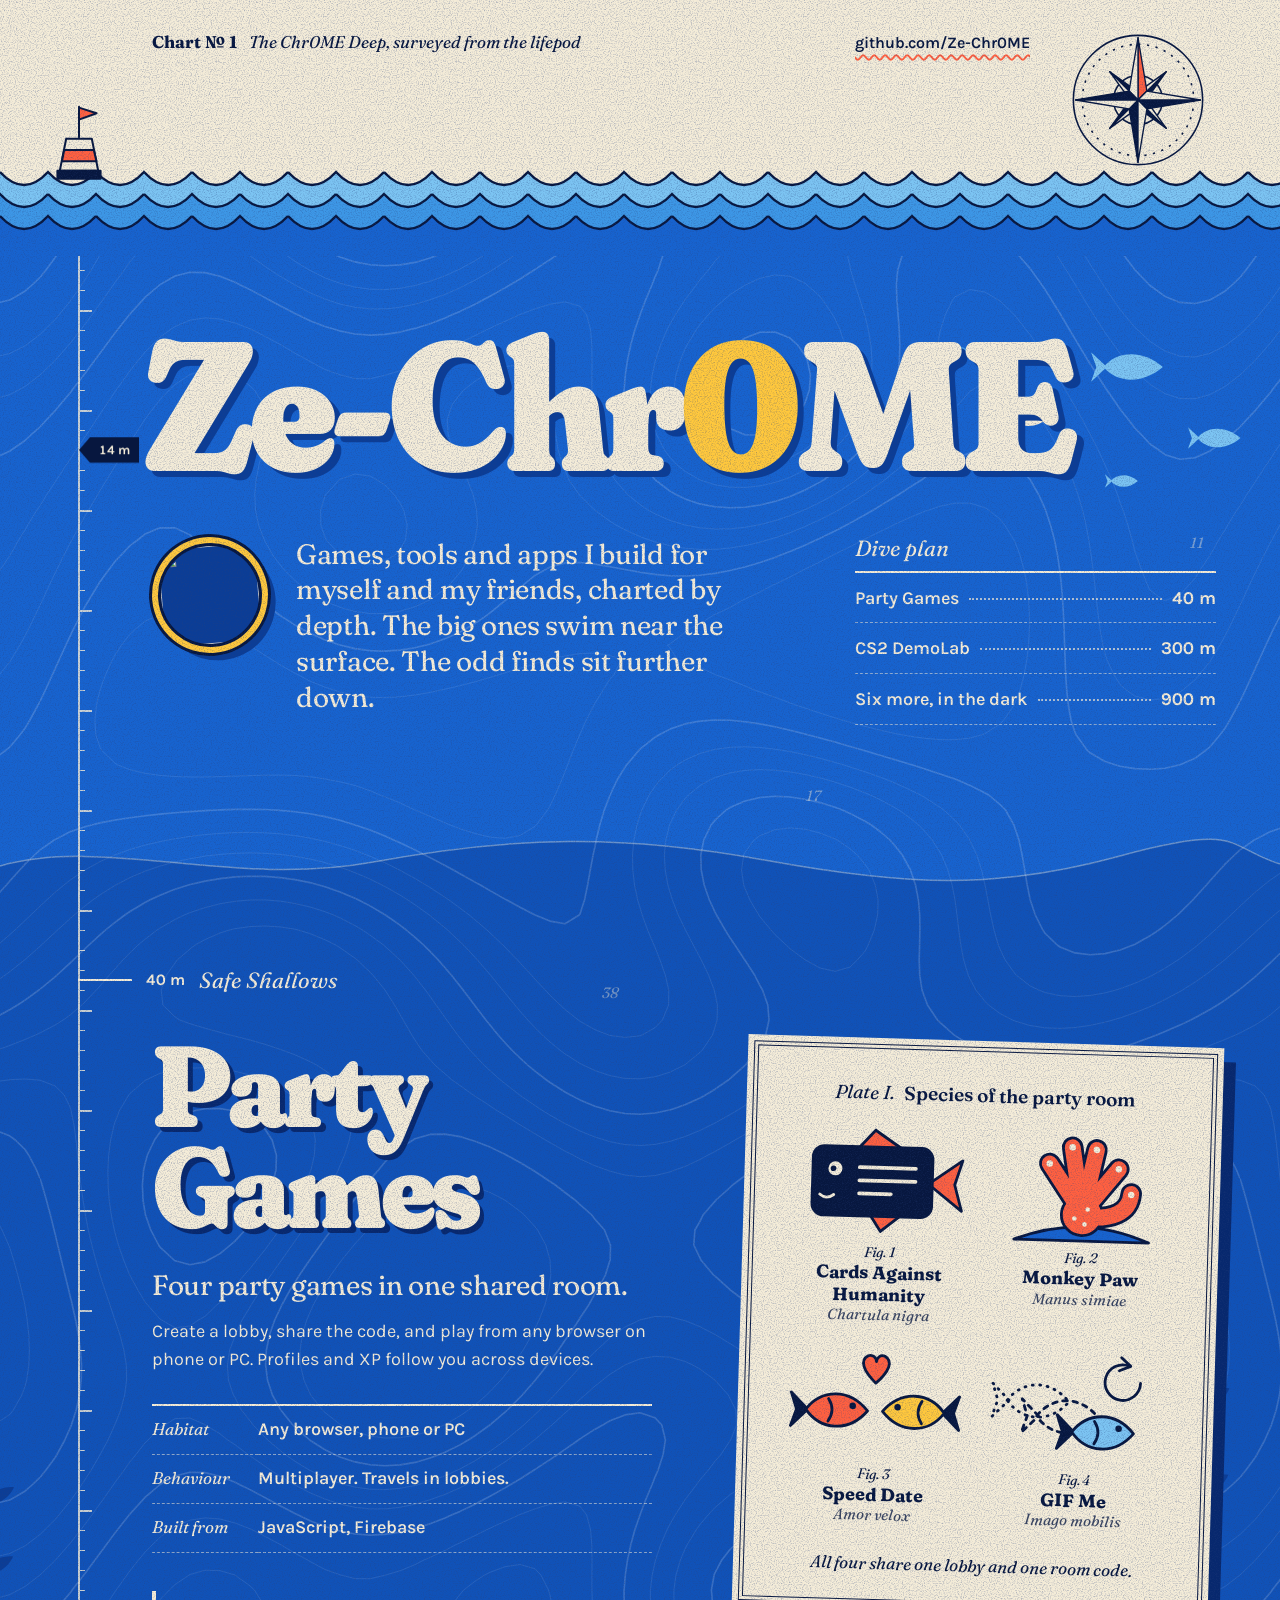
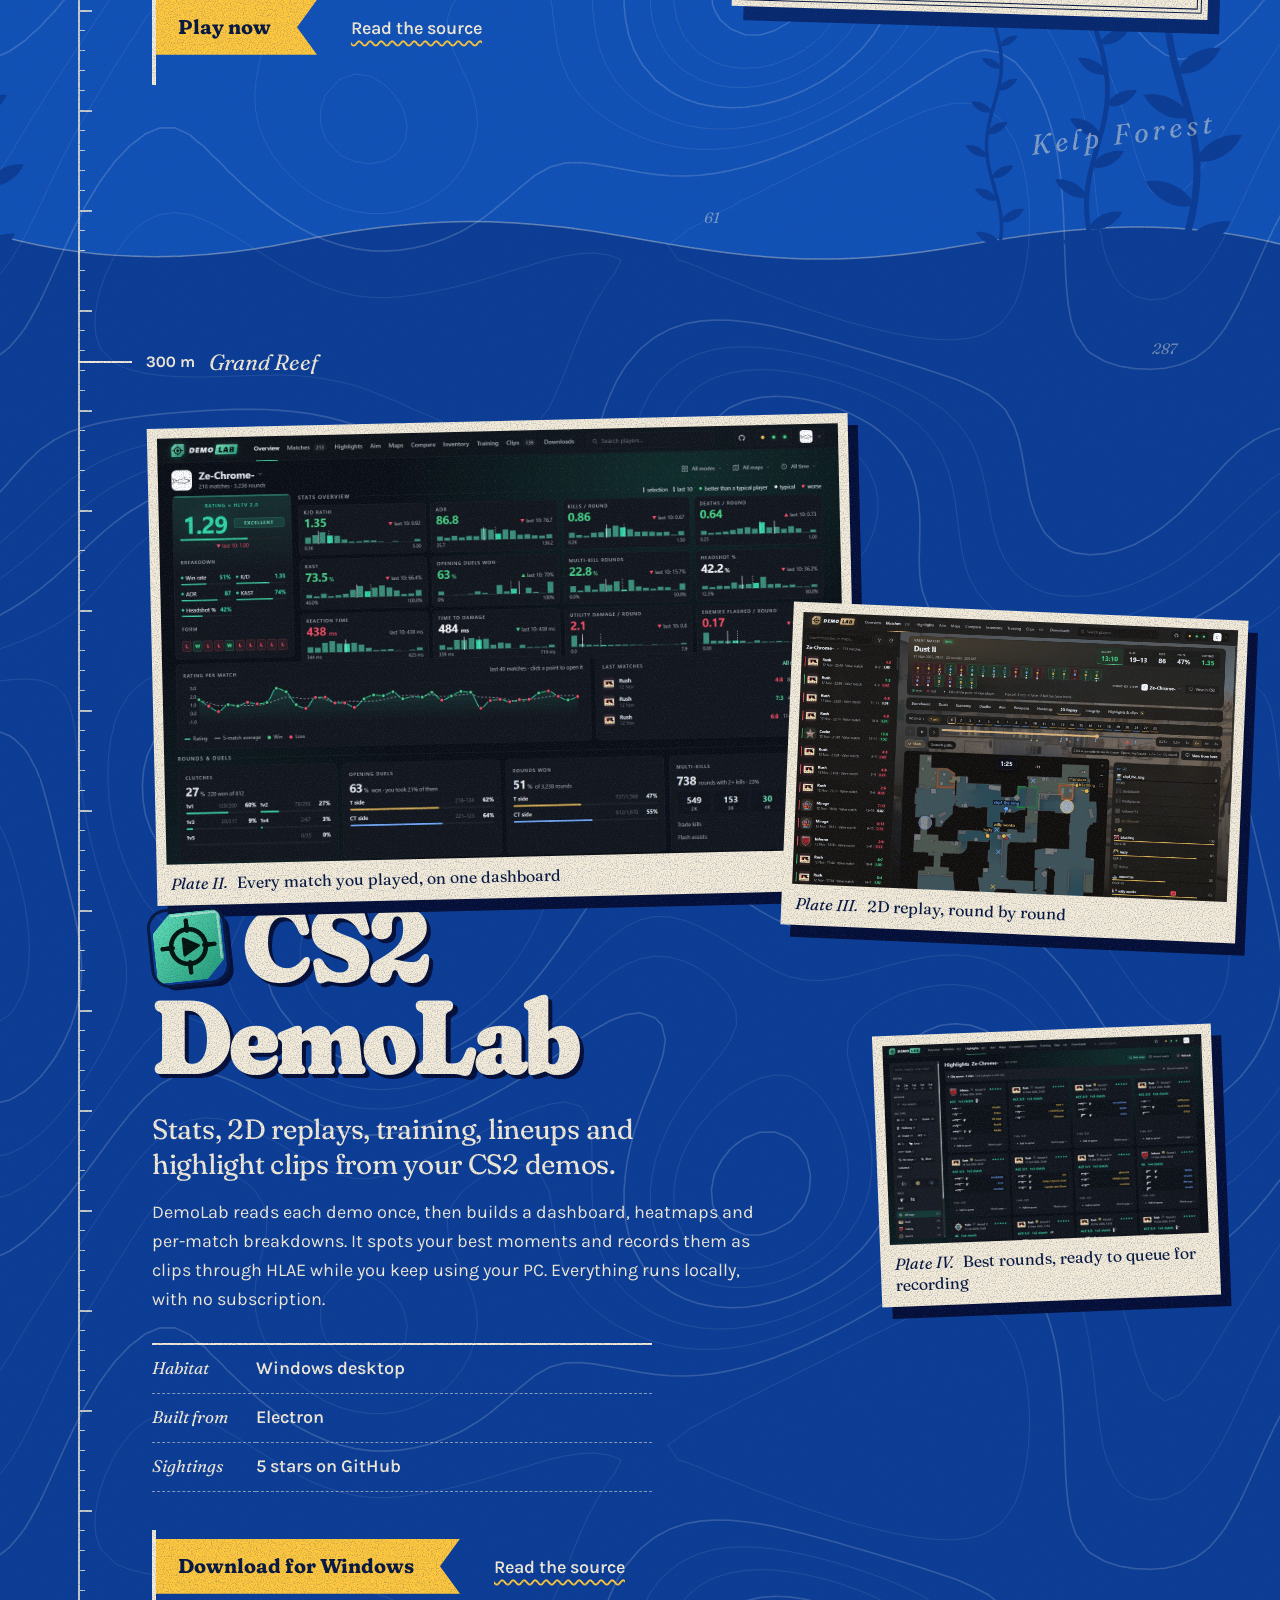
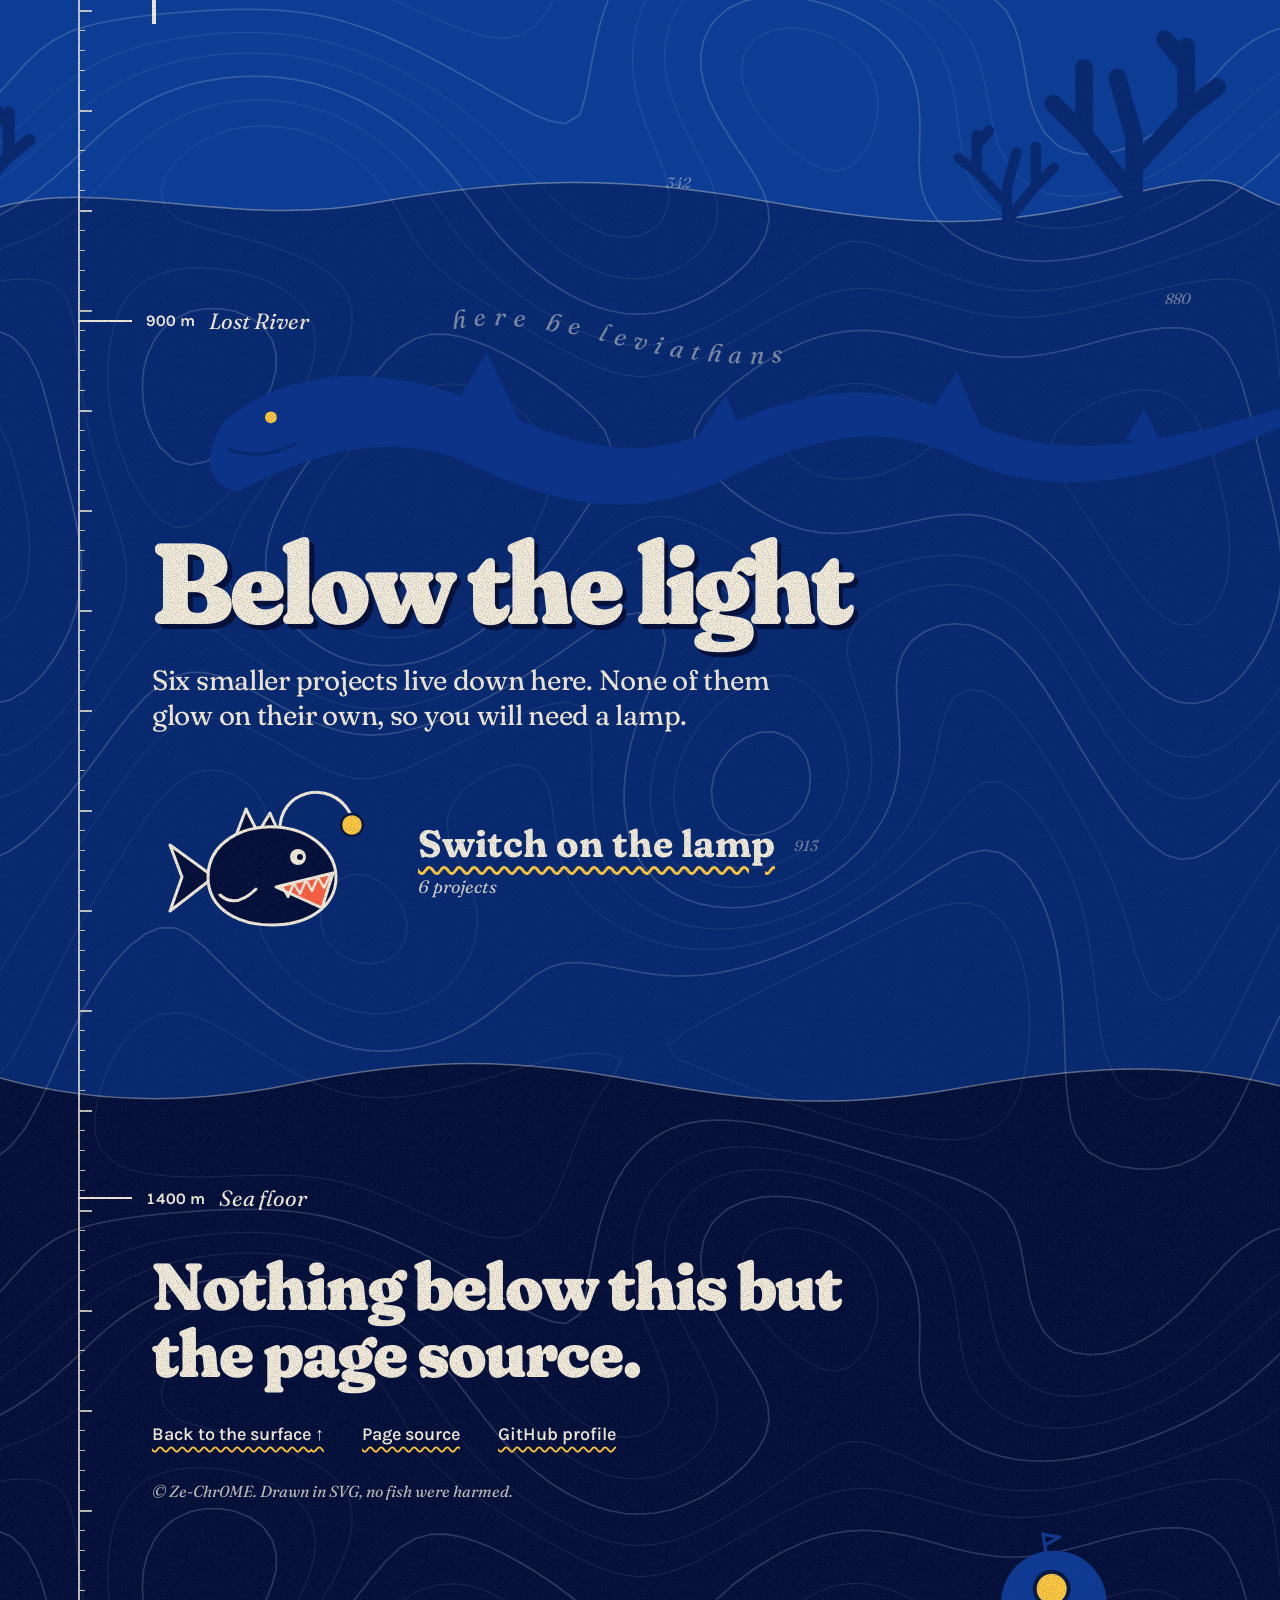
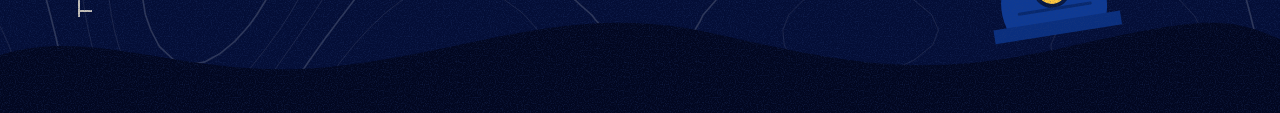
==== commit 0d24c1d7: "Refresh DemoLab screenshots and showcase Fabric Skills Mod - Update DemoLab image dimensions, match " ====
--- a/index.html
+++ b/index.html
@@ -240,11 +240,11 @@
       <p class="mark"><b>300 m</b> <i>Grand Reef</i></p>
       <div class="lab">
         <figure class="print p1">
-          <img src="assets/demolab-overview.jpg" alt="DemoLab overview: rating, K/D, ADR and headshot charts for 89 analysed matches" width="1600" height="900" loading="lazy">
+          <img src="assets/demolab-overview.jpg" alt="DemoLab overview: rating, K/D, ADR and headshot charts for 210 analysed matches" width="1600" height="1000" loading="lazy">
           <figcaption><i>Plate II.</i> Every match you played, on one dashboard</figcaption>
         </figure>
         <figure class="print p2">
-          <img src="assets/demolab-replay.jpg" alt="DemoLab 2D replay: player positions on a top-down map with a round timeline" width="1200" height="800" loading="lazy">
+          <img src="assets/demolab-replay.jpg" alt="DemoLab 2D replay: player positions on a top-down map with a round timeline" width="1600" height="1000" loading="lazy">
           <figcaption><i>Plate III.</i> 2D replay, round by round</figcaption>
         </figure>
         <div class="lab-text">
@@ -262,8 +262,8 @@
           </p>
         </div>
         <figure class="print p3">
-          <img src="assets/demolab-clips.jpg" alt="DemoLab highlights list: multi-kill rounds selected and queued for recording as clips" width="1200" height="800" loading="lazy">
-          <figcaption><i>Plate IV.</i> Best rounds, queued up to record</figcaption>
+          <img src="assets/demolab-clips.jpg" alt="DemoLab highlights: multi-kill and clutch rounds with rating filters and controls to add clips to the recording queue" width="1600" height="1000" loading="lazy">
+          <figcaption><i>Plate IV.</i> Best rounds, ready to queue for recording</figcaption>
         </figure>
       </div>
     </div>
@@ -351,11 +351,11 @@
               <p>Every Minecraft update after 1.21.7, playable on 1.21.7. A Fabric mod.</p>
               <span class="made">Java</span>
             </a></li>
-            <li><a href="https://ze-chr0me.github.io/phasmophobia-cheat-sheet/">
+            <li><a href="https://github.com/Ze-Chr0ME/fabric_skills_mod">
               <span class="no">№ 6</span>
-              <h3>Phasmophobia Cheat Sheet</h3>
-              <p>Question-based ghost identification with weighted scoring, for runs with little or no evidence.</p>
-              <span class="made">Web</span>
+              <h3>Fabric Skills Mod</h3>
+              <p>Server-side skills for Minecraft on Fabric, built for Geyser players without requiring Hydraulics.</p>
+              <span class="made">Java</span>
             </a></li>
           </ol>
           <p class="all">Still not at the bottom? <a class="wavy" href="https://github.com/Ze-Chr0ME?tab=repositories">All repositories on GitHub</a></p>
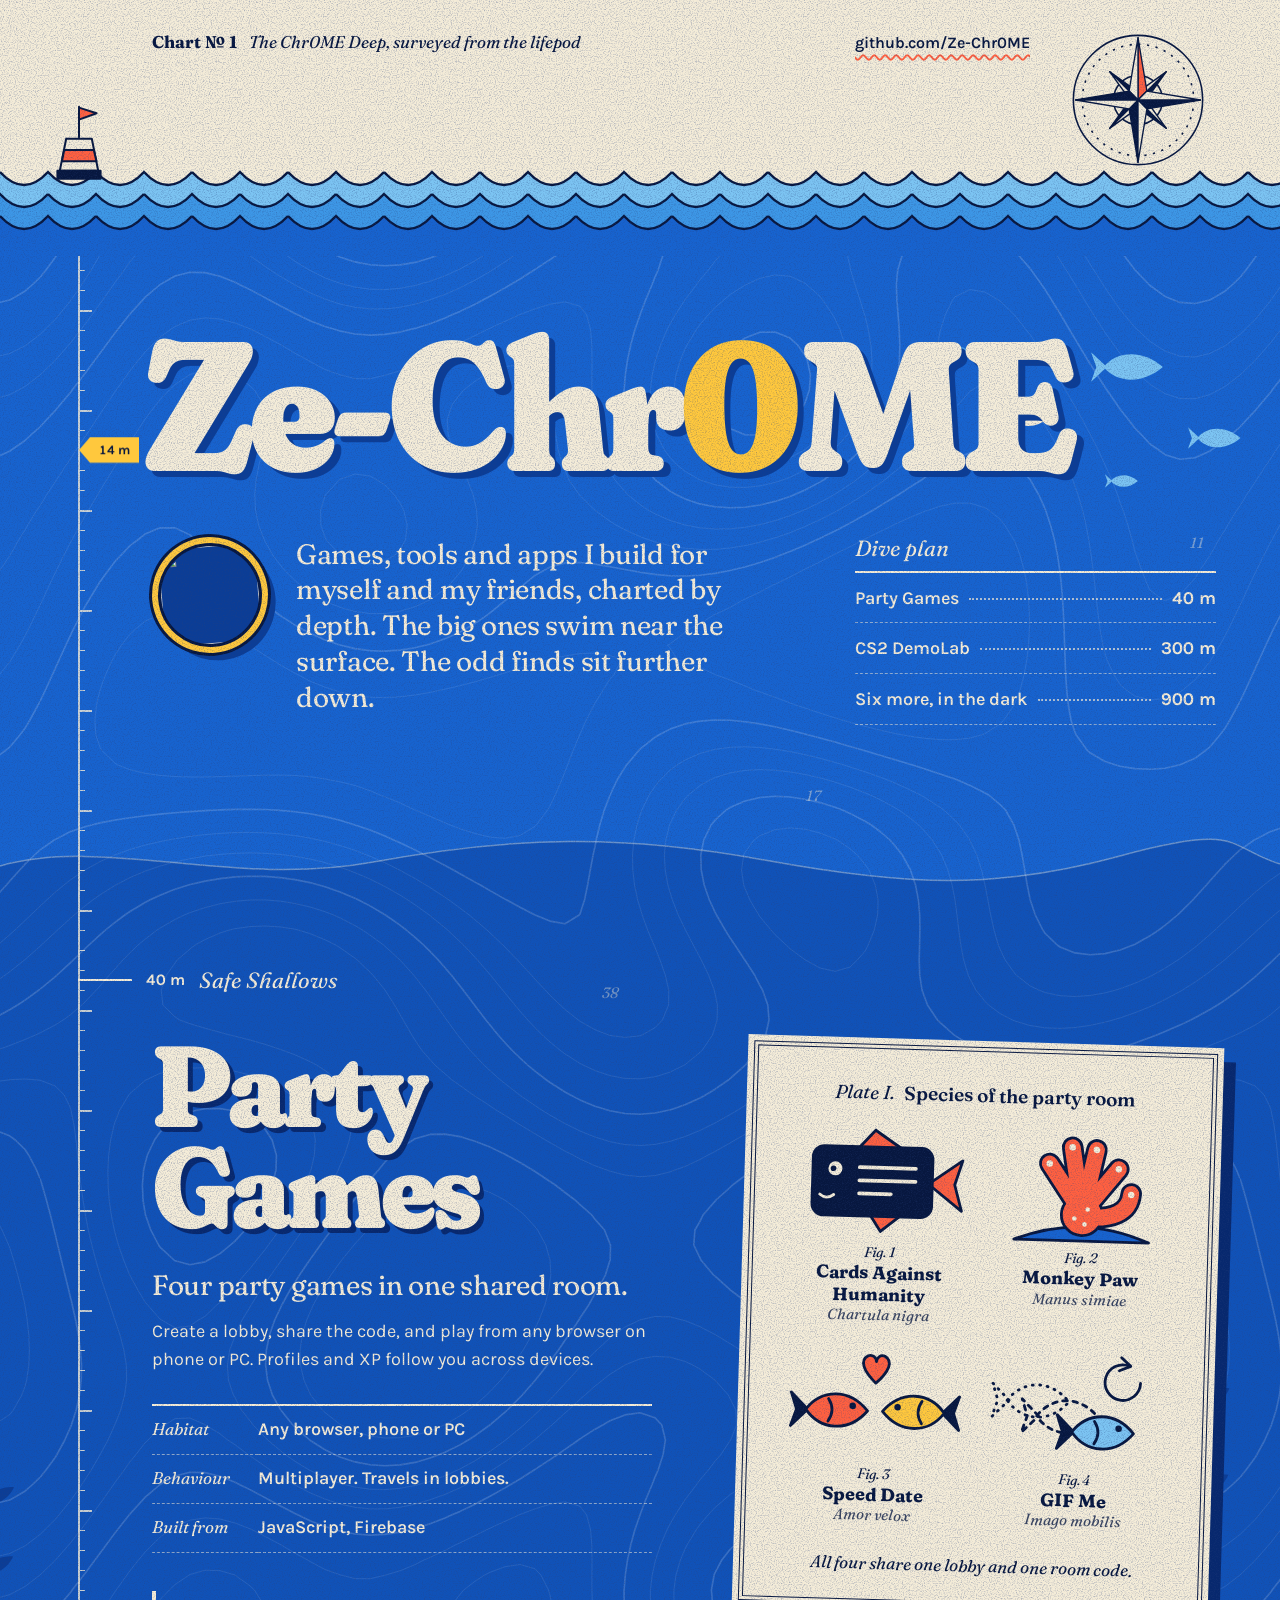
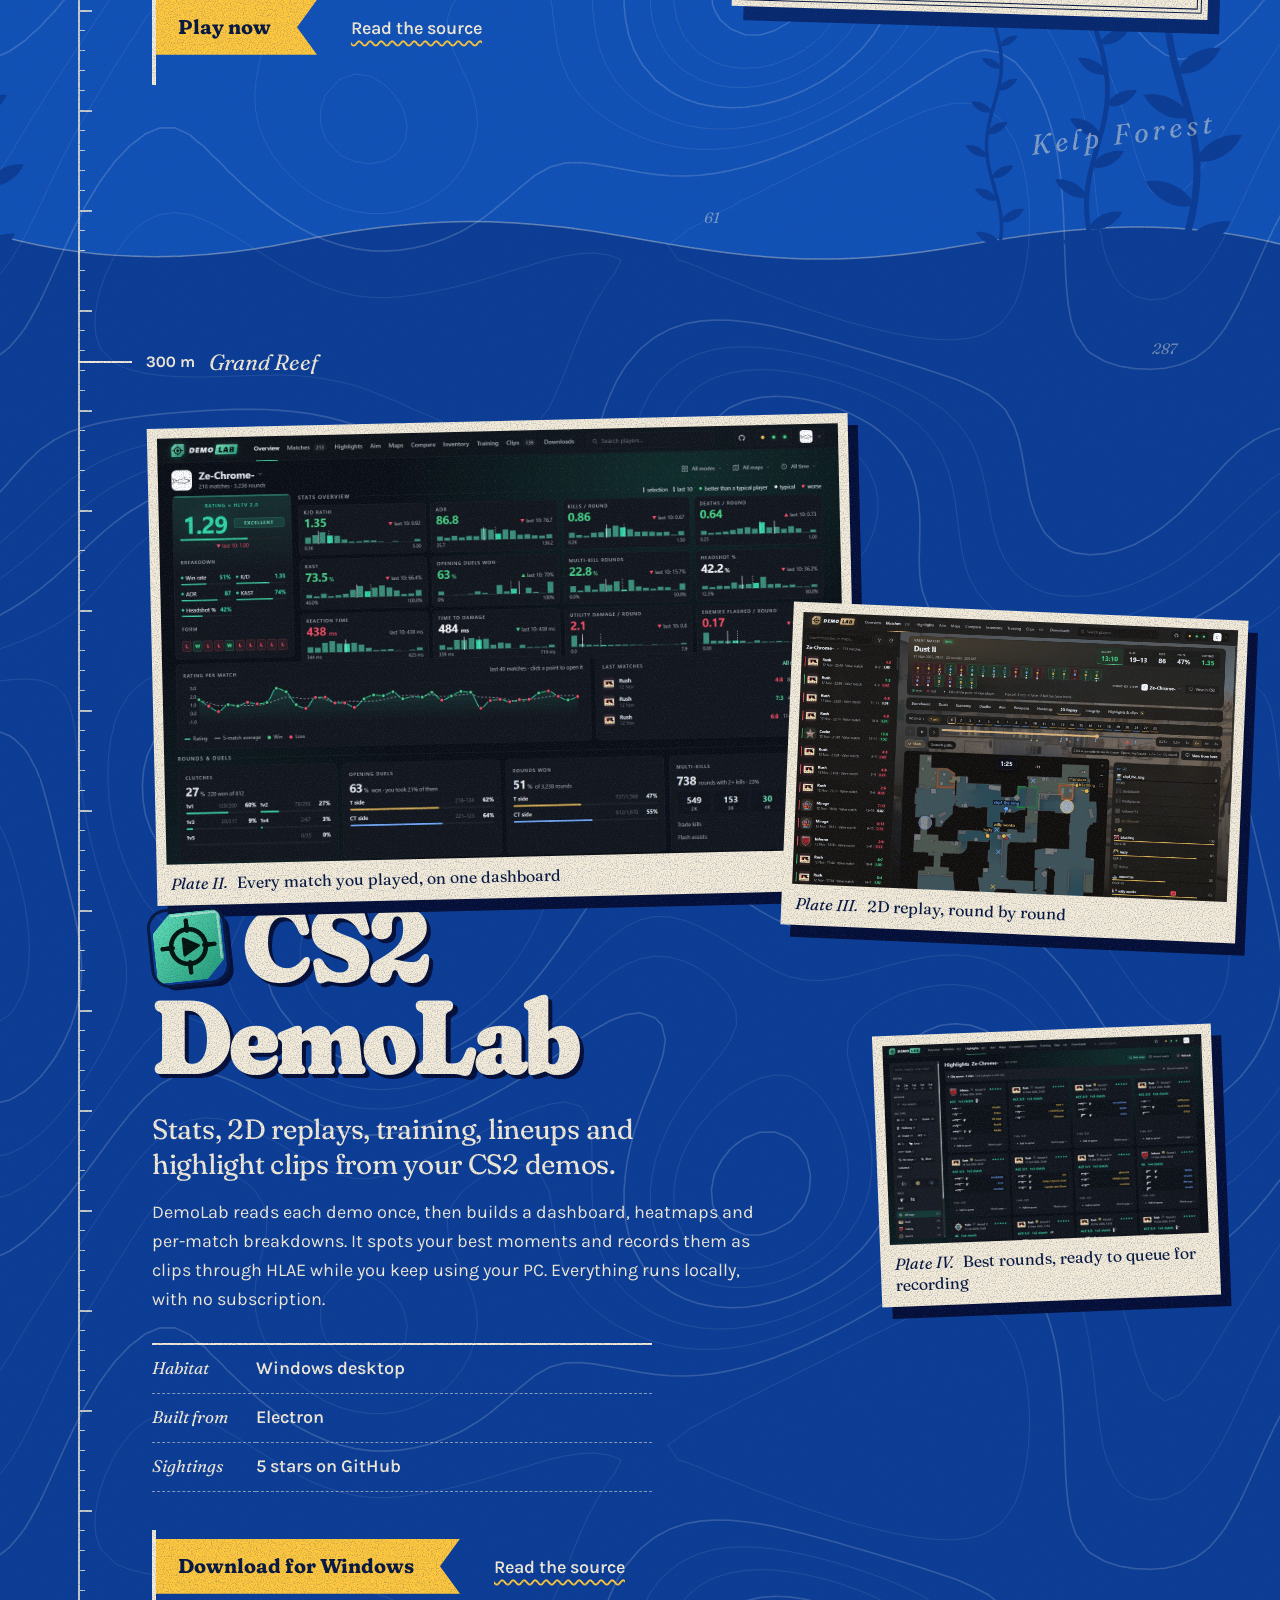
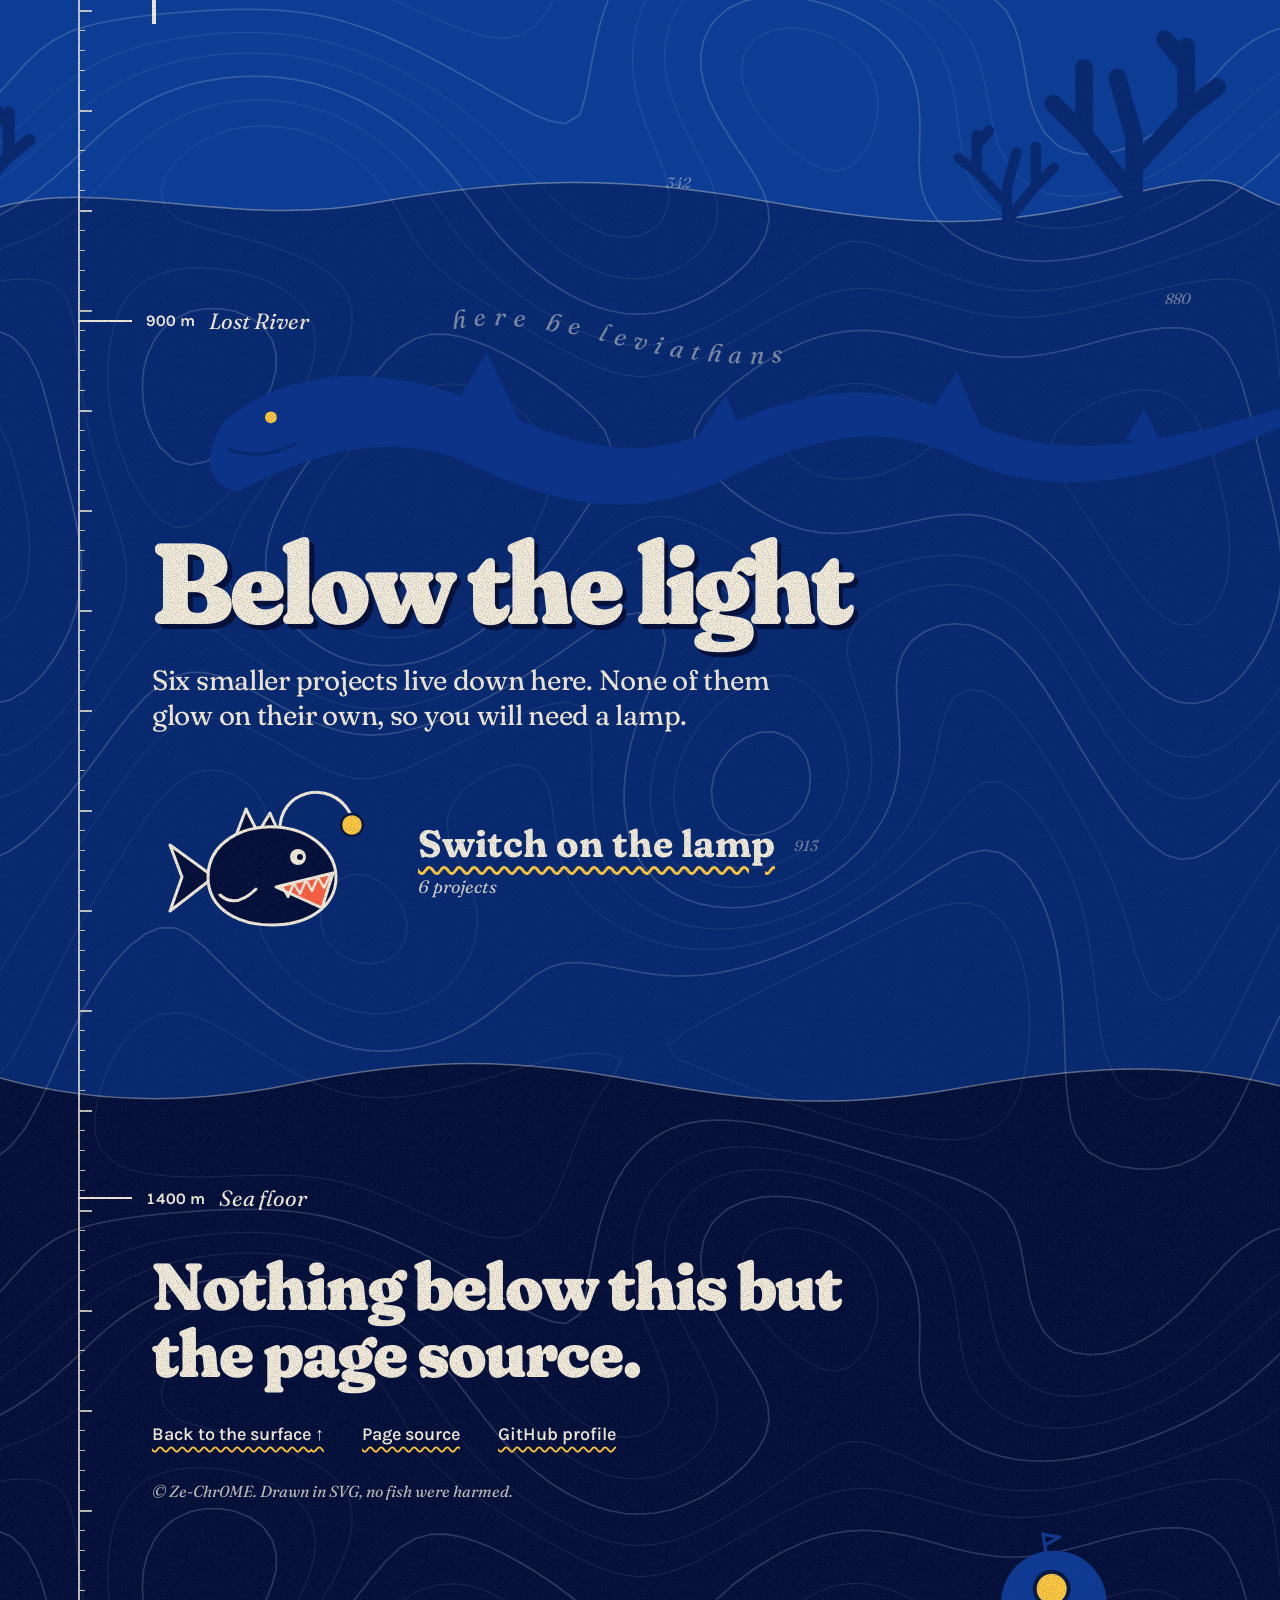
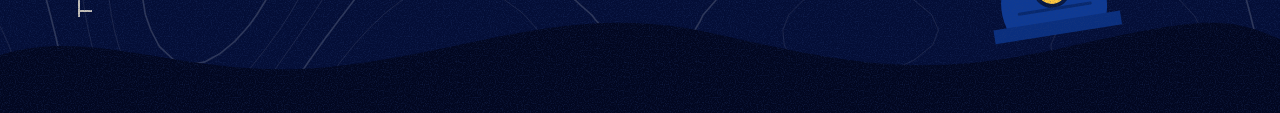
==== commit 2f2cdfbb: "Center project logos and refresh cached chart styles" ====
--- a/index.html
+++ b/index.html
@@ -16,7 +16,7 @@
 <link rel="preconnect" href="https://fonts.googleapis.com">
 <link rel="preconnect" href="https://fonts.gstatic.com" crossorigin>
 <link href="https://fonts.googleapis.com/css2?family=Fraunces:ital,opsz,wght,SOFT,WONK@0,9..144,100..900,0..100,0..1;1,9..144,100..900,0..100,0..1&family=Karla:ital,wght@0,400..700;1,400..700&display=swap" rel="stylesheet">
-<link rel="stylesheet" href="style.css">
+<link rel="stylesheet" href="style.css?v=156496c0bb47">
 </head>
 <body>
 <a class="skip" href="#party">Skip to the projects</a>
@@ -321,37 +321,37 @@
 
         <div class="beam">
           <ol class="finds">
-            <li><a href="https://github.com/Ze-Chr0ME/Filink">
+            <li><a href="filink/">
               <span class="no">№ 1</span>
               <h3>Filink</h3>
               <p>Fast file, folder and text transfer between an Android phone and a Windows PC on the same Wi-Fi.</p>
               <span class="made">Rust, Kotlin</span>
             </a></li>
-            <li><a href="https://github.com/Ze-Chr0ME/EZDownload">
+            <li><a href="ezdownload/">
               <span class="no">№ 2</span>
               <h3>EZDownload</h3>
               <p>Save a link. Keep the video. A local video downloader for Windows and Android, with a browser extension.</p>
               <span class="made">Java</span>
             </a></li>
-            <li><a href="https://github.com/Ze-Chr0ME/DroidCam">
+            <li><a href="camerabridge/">
               <span class="no">№ 3</span>
               <h3>CameraBridge</h3>
               <p>Your Android phone as a Windows webcam over Wi-Fi. Pair it by scanning a QR code.</p>
               <span class="made">Rust, Android</span>
             </a></li>
-            <li><a href="https://github.com/Ze-Chr0ME/cool-n-rbg">
+            <li><a href="cool-n-rgb/">
               <span class="no">№ 4</span>
               <h3>Cool'n RGB</h3>
               <p>A lightweight SignalRGB and iCUE replacement: RGB lighting plus fan and pump control in about 6 MB of RAM.</p>
               <span class="made">Rust</span>
             </a></li>
-            <li><a href="https://github.com/Ze-Chr0ME/everything_backport">
+            <li><a href="everything-backport/">
               <span class="no">№ 5</span>
               <h3>Everything Backport</h3>
               <p>Every Minecraft update after 1.21.7, playable on 1.21.7. A Fabric mod.</p>
               <span class="made">Java</span>
             </a></li>
-            <li><a href="https://github.com/Ze-Chr0ME/fabric_skills_mod">
+            <li><a href="fabric-skills-mod/">
               <span class="no">№ 6</span>
               <h3>Fabric Skills Mod</h3>
               <p>Server-side skills for Minecraft on Fabric, built for Geyser players without requiring Hydraulics.</p>
@@ -393,47 +393,6 @@
   </footer>
 </div>
 
-<script>
-// Depth gauge: rides the sounding line and reads the depth at the middle of the screen,
-// interpolated between the data-depth of each zone.
-(function () {
-  var zones = [].slice.call(document.querySelectorAll('[data-depth]'));
-  var gauge = document.createElement('div');
-  gauge.className = 'gauge';
-  gauge.setAttribute('aria-hidden', 'true');
-  document.body.appendChild(gauge);
-  var queued = false;
-  function read() {
-    queued = false;
-    var y = scrollY + innerHeight / 2, depth = 0;
-    var pts = zones.map(function (z) { return { y: z.getBoundingClientRect().top + scrollY, d: +z.dataset.depth }; });
-    if (scrollY + innerHeight >= document.documentElement.scrollHeight - 4) {
-      depth = pts[pts.length - 1].d;
-    } else {
-      for (var i = 0; i < pts.length; i++) {
-        if (y < pts[i].y) {
-          var a = pts[i - 1] || { y: 0, d: 0 }, b = pts[i];
-          depth = a.d + (b.d - a.d) * Math.max(0, (y - a.y) / (b.y - a.y));
-          break;
-        }
-        depth = pts[i].d;
-      }
-    }
-    gauge.textContent = Math.round(depth) + ' m';
-  }
-  function queue() { if (!queued) { queued = true; requestAnimationFrame(read); } }
-  addEventListener('scroll', queue, { passive: true });
-  addEventListener('resize', queue);
-  var lamp = document.querySelector('.lamp');
-  if (lamp) lamp.addEventListener('toggle', queue);
-  read();
-
-  document.querySelector('.up').addEventListener('click', function (e) {
-    e.preventDefault();
-    var calm = matchMedia('(prefers-reduced-motion: reduce)').matches;
-    scrollTo({ top: 0, behavior: calm ? 'auto' : 'smooth' });
-  });
-})();
-</script>
+<script src="chart.js"></script>
 </body>
 </html>
--- a/style.css
+++ b/style.css
@@ -113,8 +113,8 @@
   z-index: 5;
   transform: translateY(-50%);
   padding: 5px 9px 5px 20px;
-  background: var(--ink);
-  color: var(--paper);
+  background: var(--sun);
+  color: var(--ink);
   font: 700 .8125rem/1.2 var(--text);
   font-variant-numeric: tabular-nums;
   white-space: nowrap;
@@ -467,6 +467,58 @@
 .fine { margin-top: 30px; font: italic 400 1rem/1.5 var(--display); opacity: .8; }
 .seabed { position: absolute; left: 0; bottom: 0; width: 100%; height: 120px; fill: #020720; z-index: 2; }
 .pod { position: absolute; z-index: 2; right: 12%; bottom: 62px; width: 150px; transform: rotate(-9deg); }
+
+/* ---------- Individual finds: the same chart, a closer look ---------- */
+.project-eyebrow {
+  margin-bottom: 26px;
+  color: var(--sun);
+  font: italic 400 1.25rem/1.4 var(--display);
+}
+.project-page h1 {
+  max-width: 13ch;
+  font-size: clamp(2.75rem, 9vw, 7.5rem);
+  line-height: .98;
+  overflow-wrap: anywhere;
+}
+.project-description { margin-top: 34px; max-width: 29em; }
+.project-notes h2 { font-size: clamp(3rem, 6vw, 5.5rem); }
+.project-source { margin-top: 24px; max-width: 30em; }
+.specimen { min-width: 0; }
+.project-logo {
+  display: block;
+  width: 128px; height: 128px;
+  object-fit: contain;
+  margin-block: 32px;
+  margin-inline: auto;
+  border-radius: 18px;
+  box-shadow: 0 0 0 2px var(--ink), 5px 6px 0 rgba(7, 23, 63, .15);
+}
+.project-wordmark {
+  margin: 32px auto;
+  padding: 10px 0;
+  text-align: center;
+  font: 900 clamp(1.75rem, 4vw, 2.5rem)/1 var(--display);
+  letter-spacing: -.035em;
+}
+.project-wordmark span { font-style: italic; }
+.specimen .notes {
+  grid-template-columns: minmax(0, 1fr) minmax(0, 2fr);
+  margin: 0 8px 24px;
+  border-color: var(--ink);
+}
+.specimen .notes dt, .specimen .notes dd {
+  padding-top: 14px; padding-bottom: 14px;
+  border-color: rgba(7, 23, 63, .35);
+}
+.specimen .notes dd { overflow-wrap: anywhere; font-size: 1rem; line-height: 1.5; }
+.specimen .notes dt { padding-right: 16px; }
+@media (max-width: 480px) {
+  .specimen .notes { grid-template-columns: 1fr; }
+  .specimen .notes dt { border-bottom: 0; padding-bottom: 0; padding-right: 0; }
+  .specimen .notes dd { padding-top: 4px; }
+}
+.project-related h2 { margin-top: 44px; font-size: clamp(3rem, 7vw, 6rem); }
+.project-related .finds { margin-top: 48px; }
 
 /* ---------- Motion (only if welcome) ---------- */
 @media (prefers-reduced-motion: no-preference) {
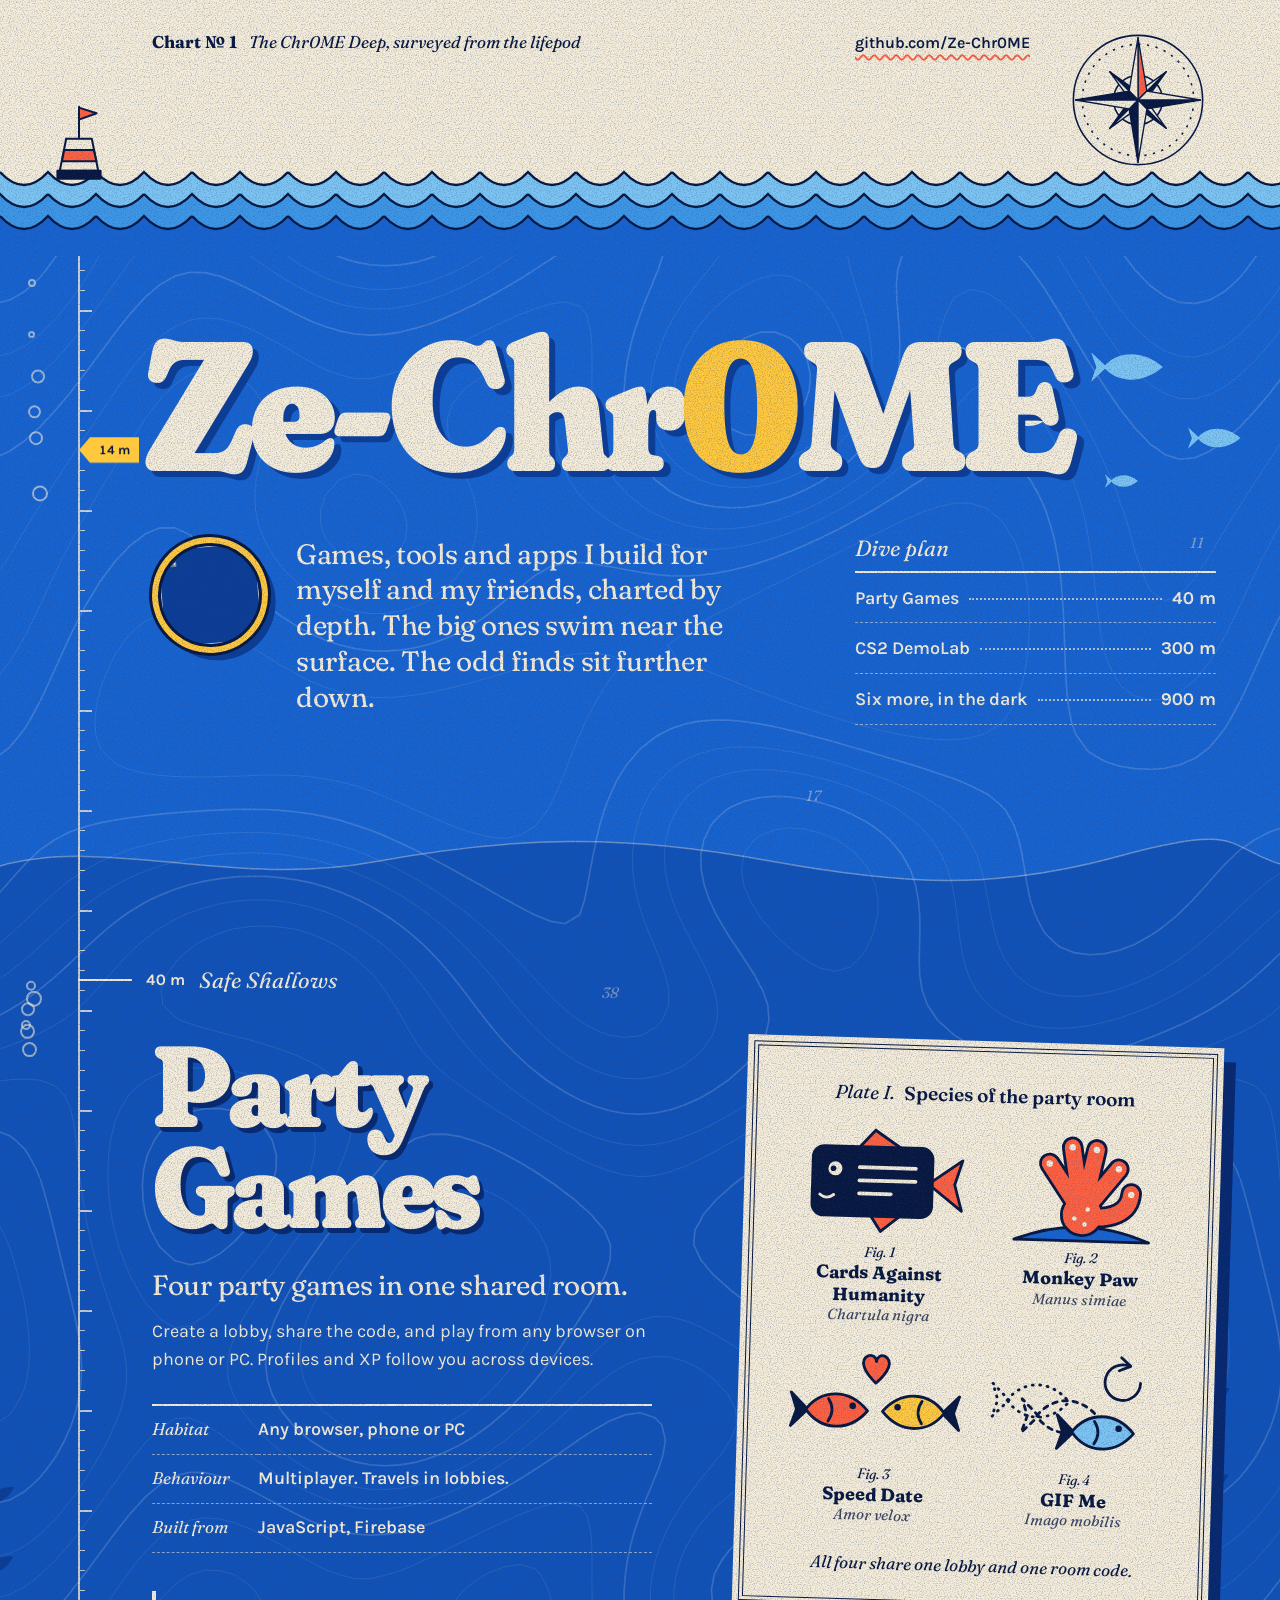
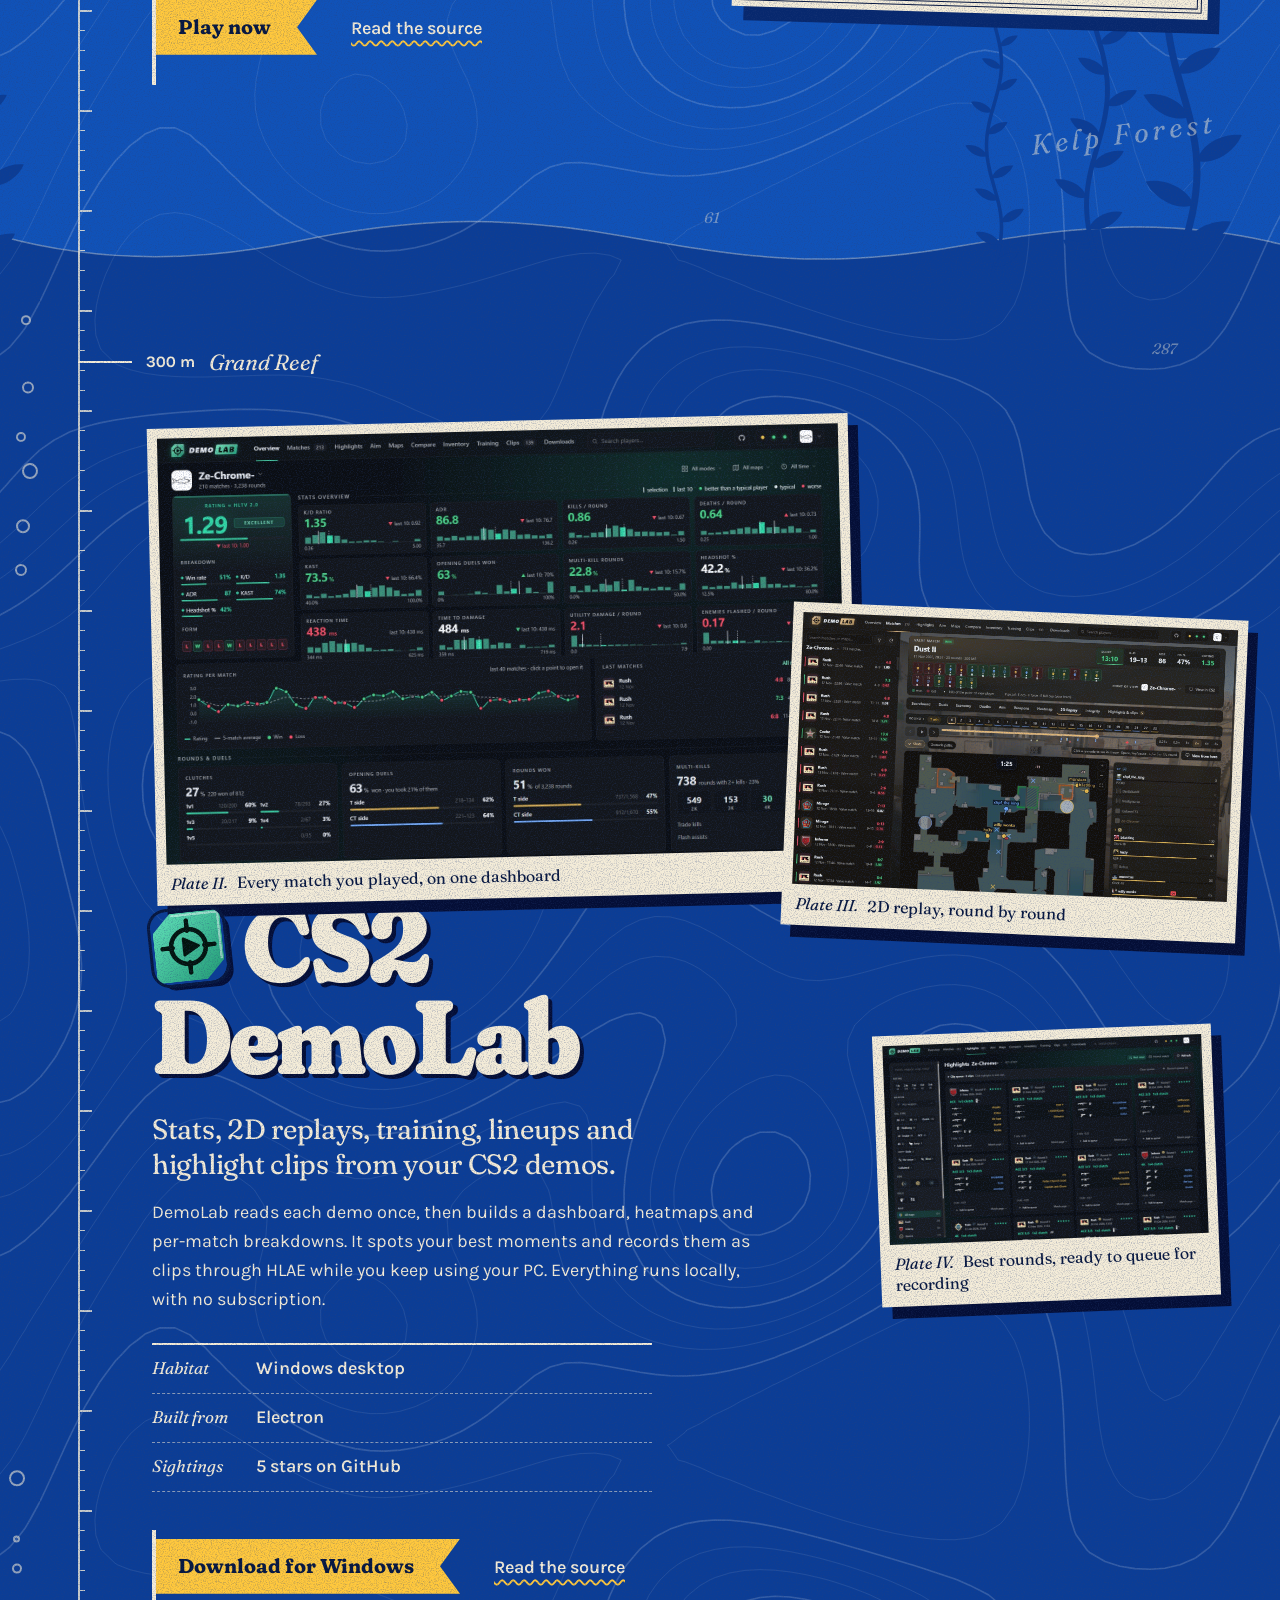
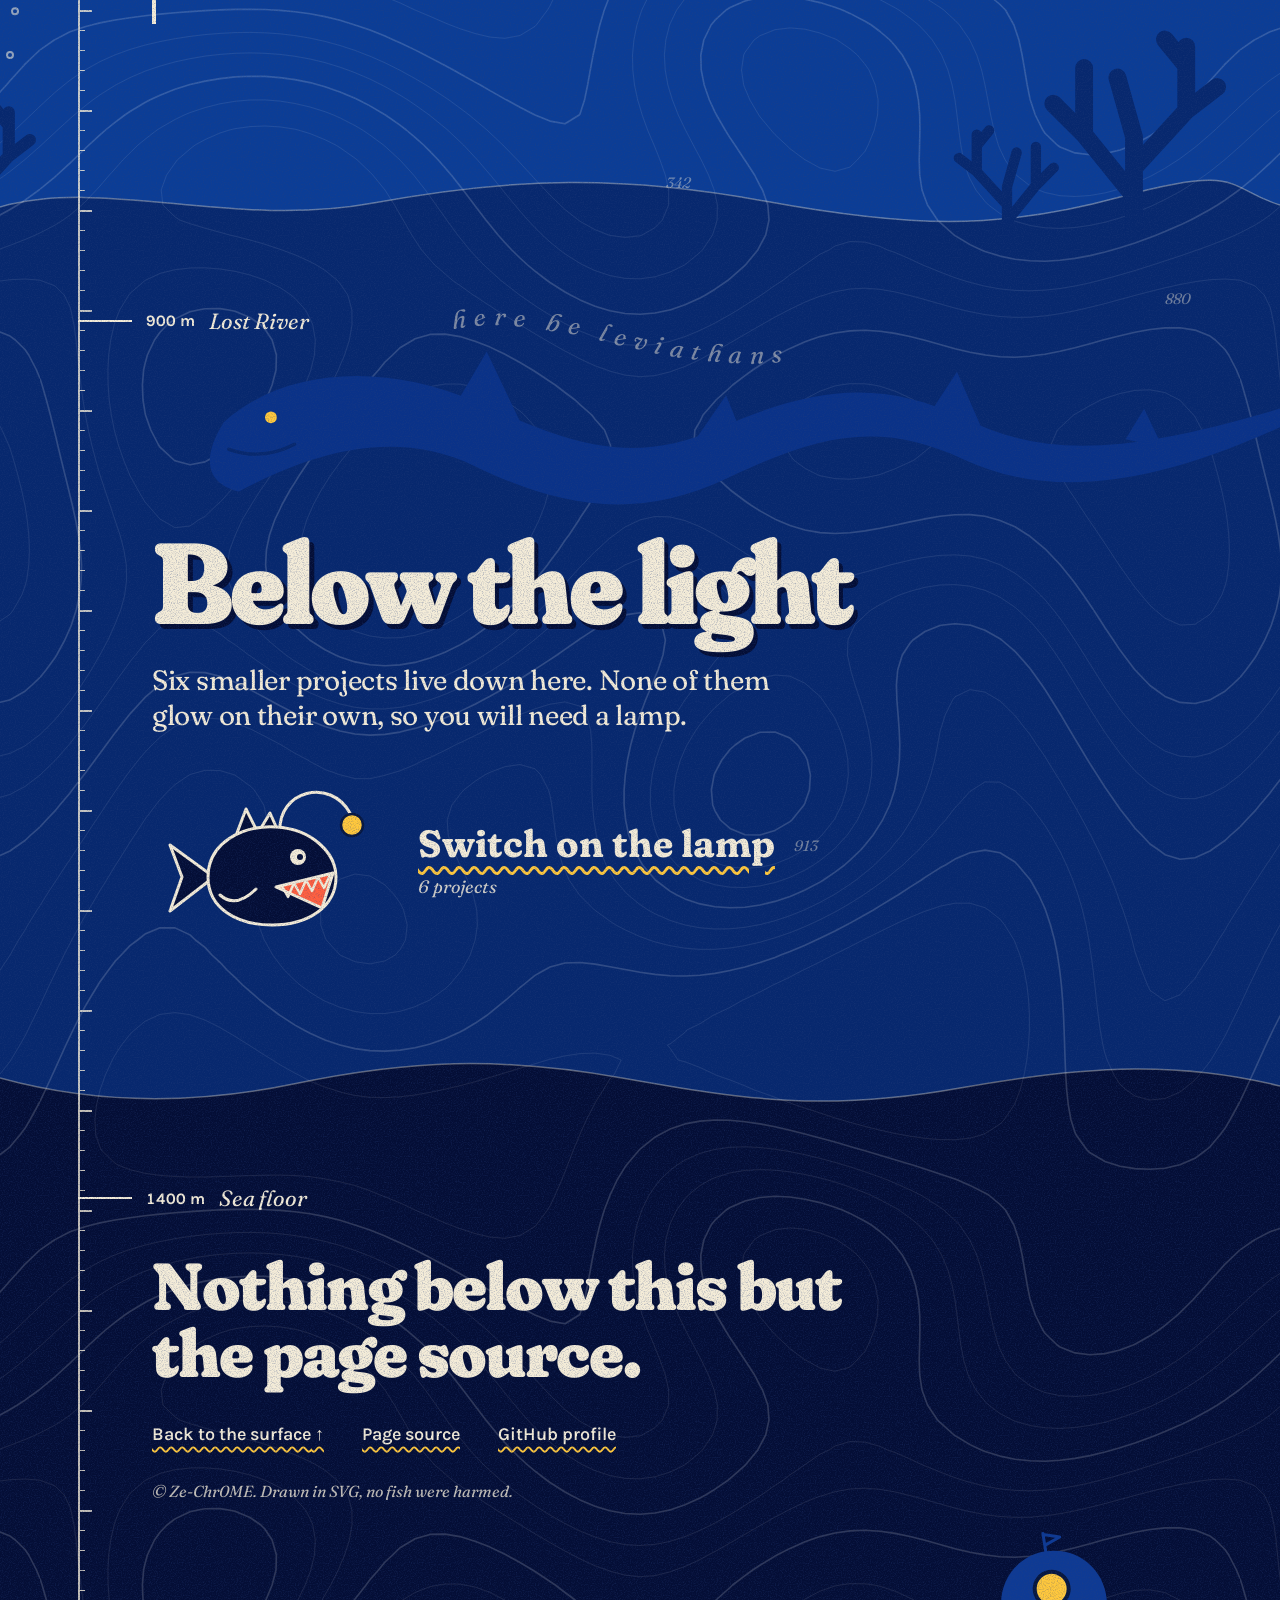
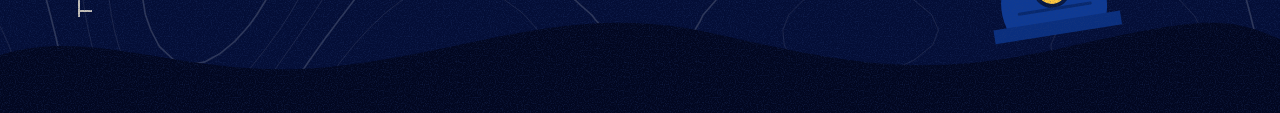
==== commit 97bf70b0: "Add ambient sea life in the chart margins Bubbles and fish shoals in the shallows, jellyfish on the " ====
--- a/index.html
+++ b/index.html
@@ -16,7 +16,7 @@
 <link rel="preconnect" href="https://fonts.googleapis.com">
 <link rel="preconnect" href="https://fonts.gstatic.com" crossorigin>
 <link href="https://fonts.googleapis.com/css2?family=Fraunces:ital,opsz,wght,SOFT,WONK@0,9..144,100..900,0..100,0..1;1,9..144,100..900,0..100,0..1&family=Karla:ital,wght@0,400..700;1,400..700&display=swap" rel="stylesheet">
-<link rel="stylesheet" href="style.css?v=156496c0bb47">
+<link rel="stylesheet" href="style.css?v=f55444f47379">
 </head>
 <body>
 <a class="skip" href="#party">Skip to the projects</a>
@@ -394,5 +394,6 @@
 </div>
 
 <script src="chart.js"></script>
+<script src="sea.js"></script>
 </body>
 </html>
--- a/style.css
+++ b/style.css
@@ -520,8 +520,106 @@
 .project-related h2 { margin-top: 44px; font-size: clamp(3rem, 7vw, 6rem); }
 .project-related .finds { margin-top: 48px; }
 
+/* ---------- Life in the margins (placed by sea.js) ----------
+   Shoals and bubbles in the shallows, jellyfish further down, eyes in the dark.
+   It all stays in the empty water either side of the sheet, under the paper grain. */
+.sea {
+  --g: max((100vw - 1240px) / 2, 0px);
+  position: absolute; inset: 0; z-index: 2;
+  overflow: hidden;
+  pointer-events: none;
+}
+.sea-l, .sea-r { position: absolute; top: 0; bottom: 0; width: var(--gw); overflow: hidden; }
+.sea-l { left: 0; --gw: calc(var(--g) + 36px); }
+.sea-r { right: 0; --gw: var(--g); transform: scaleX(-1); }
+.sea svg { max-width: none; overflow: visible; }
+
+/* --p is how far the zone sits from mid-screen, --v the scroll speed, --a its size. */
+.dr {
+  position: absolute;
+  left: calc((var(--gw) - var(--w)) * var(--x));
+  width: var(--w);
+  translate: 0 calc(var(--p, 0) * var(--d) * 1px);
+}
+.sc { translate: calc(var(--a, 0) * var(--kx) * 1px) calc(var(--v, 0) * var(--ky) * 1px); }
+
+.shoal, .ang { left: 0; }
+.shoal { --w: 124px; height: 84px; }
+.z1 .shoal { opacity: .85; }
+.z2 .shoal { opacity: .6; }
+.f { position: absolute; fill: var(--c); }
+
+.bub i {
+  position: absolute; bottom: 0;
+  width: var(--s); height: var(--s);
+  border: 2px solid var(--paper); border-radius: 50%;
+  opacity: .6;
+  transform: translateY(calc(var(--h) * var(--i) * -1));
+}
+
+.jelly svg, .eyes svg { width: 100%; }
+.trail { fill: none; stroke: var(--c); stroke-width: 2.4; stroke-linecap: round; }
+.dome { fill: var(--c); }
+.rib { fill: none; stroke: currentColor; stroke-width: 2; stroke-linecap: round; opacity: .6; }
+.spark { display: none; fill: var(--sun); }
+.lumi .dome { fill-opacity: .16; stroke: var(--c); stroke-width: 2; }
+.lumi .rib { display: none; }
+.lumi .spark { display: inline; }
+.bell, .trail { transform-box: fill-box; transform-origin: 50% 0; }
+
+.eyes svg { fill: var(--c); }
+.pupil { fill: var(--z4); translate: 0 clamp(-2px, calc(var(--v, 0) * .12px), 2px); }
+.lid, .wink { transform-box: fill-box; transform-origin: 50% 50%; }
+
+/* Less margin, less life: thin the shoals, then keep only bubbles and eyes left of the line. */
+@media (max-width: 1699px) {
+  .sea .x { display: none; }
+  .shoal { --w: 84px; }
+}
+@media (max-width: 1399px) {
+  .sea-r, .sea-l > :not(.t) { display: none; }
+  .eyes { --w: 26px !important; }
+}
+@media (max-width: 760px) {
+  .sea { display: none; }
+}
+
 /* ---------- Motion (only if welcome) ---------- */
 @media (prefers-reduced-motion: no-preference) {
+  .shoal, .ang { animation: patrol var(--t) linear infinite; }
+  .f { animation: fin 2s ease-in-out infinite alternate; }
+  .bub i { animation: rise var(--t) linear infinite; }
+  .jelly { animation: waft var(--t) ease-in-out infinite alternate; }
+  .bell { animation: pulse var(--b) ease-in-out infinite alternate; }
+  .trail { animation: trail var(--b) ease-in-out infinite alternate; }
+  .wink { animation: wink var(--t) infinite; }
+  .lure { animation: lure 1.9s ease-in-out infinite alternate; }
+  /* Eyes open as they pass mid-screen, and narrow while the water rushes by. */
+  .live .lid { transform: scaleY(0); transition: transform .2s ease-out calc(var(--x) * .3s); }
+  .live .open .lid { transform: none; }
+  .live.fast .open .lid { transform: scaleY(.4); }
+  .sea:not(.on) * { animation-play-state: paused; }
+  @keyframes patrol {
+    0%   { transform: translateX(calc(-1 * var(--w) - 12px)) scaleX(1); }
+    47%  { transform: translateX(calc((var(--gw) - var(--w) - 14px) * var(--r))) scaleX(1); }
+    50%  { transform: translateX(calc((var(--gw) - var(--w) - 14px) * var(--r))) scaleX(-1); }
+    97%  { transform: translateX(calc(-1 * var(--w) - 12px)) scaleX(-1); }
+    100% { transform: translateX(calc(-1 * var(--w) - 12px)) scaleX(1); }
+  }
+  @keyframes fin   { from { transform: translateY(-2px) rotate(-4deg); } to { transform: translateY(2px) rotate(4deg); } }
+  @keyframes rise {
+    0%   { transform: translate(0, 0) scale(.5); opacity: 0; }
+    12%  { opacity: .75; }
+    50%  { transform: translate(var(--wb), calc(var(--h) * -.5)) scale(.9); }
+    80%  { opacity: .6; }
+    100% { transform: translate(calc(var(--wb) * -.5), calc(var(--h) * -1)) scale(1.1); opacity: 0; }
+  }
+  @keyframes waft  { from { transform: translate(0, 0) rotate(-5deg); } to { transform: translate(var(--dx), var(--dy)) rotate(6deg); } }
+  @keyframes pulse { from { transform: scale(1.05, .93); } to { transform: scale(.84, 1.1); } }
+  @keyframes trail { from { transform: scaleY(1.04); } to { transform: scaleY(.8); } }
+  @keyframes wink  { 0%, 93%, 100% { transform: scaleY(1); } 96.5% { transform: scaleY(.06); } }
+  @keyframes lure  { from { opacity: 1; } to { opacity: .35; } }
+
   html { scroll-behavior: smooth; }
   .r1 { animation: roll 14s linear infinite; }
   .r2 { animation: roll 9s linear infinite reverse; }
